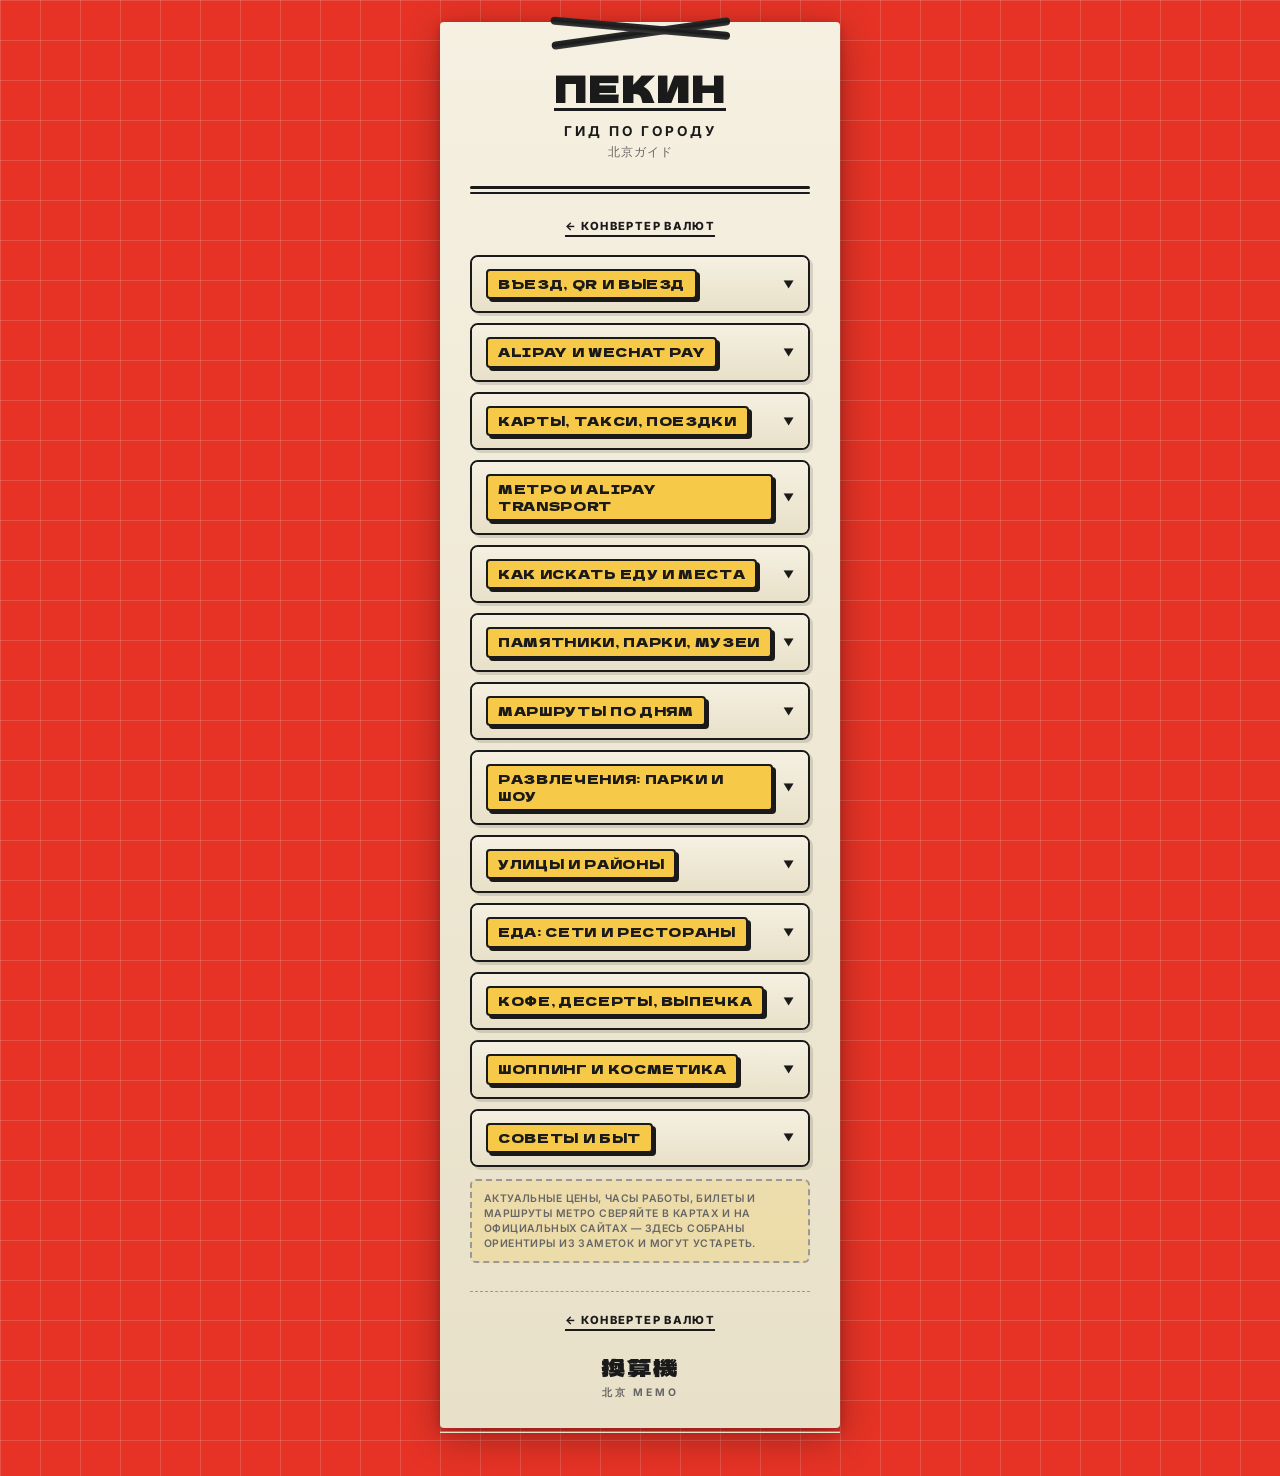
==== guide.html @ 3a71e8f0 "Guide: add Entertainment section (Universal Beijing, metro, express pass); retitle sights; move rest" ====
<!DOCTYPE html>
<html lang="ru">
<head>
    <meta charset="UTF-8">
    <meta name="viewport" content="width=device-width, initial-scale=1.0">
    <meta http-equiv="Cache-Control" content="no-cache">
    <title>Пекин | Гид</title>
    <link rel="preconnect" href="https://fonts.googleapis.com">
    <link rel="preconnect" href="https://fonts.gstatic.com" crossorigin>
    <link href="https://fonts.googleapis.com/css2?family=Dela+Gothic+One&family=Inter:wght@400;600;700;900&display=swap" rel="stylesheet">
    <link rel="stylesheet" href="css/style.css?v=20260405b">
    <link rel="stylesheet" href="css/guide.css?v=20260405b">
</head>
<body class="guide-page">
    <div class="container">
        <div class="chopsticks" aria-hidden="true">
            <div class="chopstick"></div>
            <div class="chopstick"></div>
        </div>

        <article class="converter-card guide-card">
            <header class="header">
                <h1 class="title">
                    <span class="title-main">ПЕКИН</span>
                </h1>
                <p class="subtitle">Гид по городу</p>
                <p class="subtitle-jp">北京ガイド</p>
            </header>

            <div class="divider">
                <div class="divider-line"></div>
                <div class="divider-line"></div>
            </div>

            <nav class="guide-top-nav" aria-label="Навигация">
                <a href="index.html">← Конвертер валют</a>
            </nav>

            <div class="guide-accordion">
                <details class="guide-details" id="immigration">
                    <summary class="guide-details__summary">
                        <span class="guide-details__label"><span>Въезд, QR и выезд</span></span>
                        <span class="guide-details__chevron" aria-hidden="true">▼</span>
                    </summary>
                    <div class="guide-details__body">
                        <p class="guide-subtitle">Электронная декларация при въезде</p>
                        <p class="guide-p">Портал иммиграционной службы: <strong>s.nia.gov.cn</strong> — раздел Entry Declaration. Загружаете фото загранпаспорта в требуемом формате (пример формата указан на сайте); при ошибке загрузки данные могут не пройти.</p>
                        <p class="guide-p">Далее проверяете подтянутые данные паспорта, указываете дату прилёта, город, аэропорт и номер рейса. После отправки портал генерирует <strong>QR-код</strong> — сохраните скрин или распечатку. Показывается на погранконтроле при въезде.</p>
                        <ul class="guide-list">
                            <li><strong>Срок действия QR:</strong> в ряде инструкций указано <strong>24 часа с момента генерации</strong> — планируйте заполнение так, чтобы код был действителен к проходу границы; перепроверьте даты и рейс.</li>
                            <li>Паспорт иметь при себе на контроле обязательно.</li>
                        </ul>
                        <p class="guide-subtitle">Кому декларация часто не нужна (общие категории)</p>
                        <ul class="guide-list">
                            <li>постоянные резиденты КНР; прямой транзит до 24 ч без выхода из зоны; групповые туры; экипажи; отдельные случаи (E-channel и др.) — уточняйте под свой статус.</li>
                        </ul>
                        <p class="guide-subtitle">Перед вылетом из Китая</p>
                        <p class="guide-p">Перед отлётом нужно снова оформить/обновить миграционную карту (в т.ч. если до вылета остаётся порядка <strong>10 часов</strong> — не откладывайте на последний момент). Без оформления при выезде могут не выпустить. Актуальные правила и форма — на официальном портале; не полагайтесь только на этот текст.</p>
                    </div>
                </details>

                <details class="guide-details" id="alipay-wechat">
                    <summary class="guide-details__summary">
                        <span class="guide-details__label"><span>Alipay и WeChat Pay</span></span>
                        <span class="guide-details__chevron" aria-hidden="true">▼</span>
                    </summary>
                    <div class="guide-details__body">
                        <p class="guide-p">Нужны установленное приложение и <strong>пройденная верификация</strong>; на балансе должна быть сумма для оплаты.</p>
                        <p class="guide-subtitle">Alipay — основные функции</p>
                        <ul class="guide-list">
                            <li><strong>Scan</strong> — сканируете QR продавца и вводите сумму (аналог оплаты по QR, как СБП).</li>
                            <li><strong>Pay / Receive</strong> — ваш личный QR для оплаты с терминалов «к покупателю»; продавец сканирует, сумма списывается. Отдельно — <strong>Receive</strong> для входящих переводов на счёт.</li>
                            <li><strong>Transport</strong> — см. раздел «Метро».</li>
                            <li><strong>Такси</strong> — заказ такси внутри Alipay без отдельного приложения (см. DiDi ниже).</li>
                            <li><strong>Food</strong> — витрина доставки еды (в т.ч. известные сети).</li>
                        </ul>
                        <p class="guide-subtitle">WeChat — оплата</p>
                        <p class="guide-p">Регистрация по номеру, вход в профиль → платежи и услуги → кошелёк → привязка документов: тип «иностранный гражданин», данные загранпаспорта, фото паспорта, селфи-проверка, <strong>6-значный платёжный пароль</strong>. Рассмотрение заявки часто быстро (иногда минуты). После одобрения можно платить из WeChat.</p>
                    </div>
                </details>

                <details class="guide-details" id="apps-maps">
                    <summary class="guide-details__summary">
                        <span class="guide-details__label"><span>Карты, такси, поездки</span></span>
                        <span class="guide-details__chevron" aria-hidden="true">▼</span>
                    </summary>
                    <div class="guide-details__body">
                        <ul class="guide-list">
                            <li><strong>Amap (高德)</strong> — карты и навигация по городам Китая; удобно искать магазины и сервисы по запросу.</li>
                            <li><strong>DiDi</strong> — такси; выгоднее вызывать через <strong>раздел такси в Alipay</strong>, чем отдельное приложение (по отзывам).</li>
                            <li><strong>Trip.com</strong> — отели, трансферы, ж/д билеты; иногда eSIM для связи. Уточняйте условия для иностранных карт.</li>
                            <li><strong>Meituan (美团)</strong> — доставка еды из кафе и ресторанов.</li>
                            <li><strong>Lucky Coffee</strong> — кофейная сеть, которую часто советуют попробовать.</li>
                        </ul>
                        <p class="guide-p">Покупки «на ходу»: в торговых центрах цены нередко высокие; часть вещей имеет смысл заказать заранее на <strong>Taobao / Pinduoduo</strong> и забрать по приезде или заказать доставку в отель (логистика — по правилам площадки).</p>
                    </div>
                </details>

                <details class="guide-details" id="metro">
                    <summary class="guide-details__summary">
                        <span class="guide-details__label"><span>Метро и Alipay Transport</span></span>
                        <span class="guide-details__chevron" aria-hidden="true">▼</span>
                    </summary>
                    <div class="guide-details__body">
                        <p class="guide-p">Метро в Китае недорогое; стоимость зависит от длины маршрута (в среднем ориентир <strong>3–7 ¥</strong> за поездку; точные тарифы — на схеме/в приложении).</p>
                        <p class="guide-p">Пример из практики: поездка <strong>из аэропорта до пересадки в сторону центра</strong> — порядка <strong>35 ¥</strong> (зависит от аэропорта и маршрута).</p>
                        <p class="guide-subtitle">Оплата через Alipay</p>
                        <ol class="guide-ol">
                            <li>Раздел <strong>Transport</strong> → выбор города (<strong>Beijing</strong>) → при первом посещении — <strong>активировать транспортную карту</strong> (Get Now, согласие с условиями).</li>
                            <li>Появляется QR для входа и выхода; <strong>один раз настроили</strong> в городе — дальше используете готовый код.</li>
                            <li>При переезде в <strong>другой город</strong> активацию повторяют.</li>
                        </ol>
                        <p class="guide-subtitle">На станции</p>
                        <ul class="guide-list">
                            <li>Сумки кладут на ленту досмотра; воду часто проверяют отдельным прибором.</li>
                            <li>К турникету с зелёной стрелкой: открываете QR, прикладываете — створки открываются; на выходе то же. Если турникет «завис» — кнопка/режим выхода или заново открыть QR в Transport.</li>
                            <li>Списание обычно видно в истории операций Alipay с небольшой задержкой.</li>
                        </ul>
                    </div>
                </details>

                <details class="guide-details" id="find-places">
                    <summary class="guide-details__summary">
                        <span class="guide-details__label"><span>Как искать еду и места</span></span>
                        <span class="guide-details__chevron" aria-hidden="true">▼</span>
                    </summary>
                    <div class="guide-details__body">
                        <p class="guide-p"><strong>小红书 (Xiaohongshu / Red Note)</strong> — по сути локальный визуальный поиск: фото, отзывы, метки на карте.</p>
                        <p class="guide-subtitle">Простой способ</p>
                        <ol class="guide-ol">
                            <li>В переводчике формулируете, что хотите поесть (на китайском).</li>
                            <li>В поиске Xiaohongshu вставляете фразу и <strong>обязательно добавляете город</strong> (например 北京 + тип блюда / «куда сходить»).</li>
                            <li>Смотрите посты с фото, адресами и комментариями.</li>
                        </ol>
                        <p class="guide-p">Так же ищут кафе, достопримечательности и магазины — главное указать город и нужные иероглифы/ключевые слова.</p>
                    </div>
                </details>

                <details class="guide-details" id="sights">
                    <summary class="guide-details__summary">
                        <span class="guide-details__label"><span>Памятники, парки, музеи</span></span>
                        <span class="guide-details__chevron" aria-hidden="true">▼</span>
                    </summary>
                    <div class="guide-details__body">
                        <p class="guide-p">Цены ниже — <strong>ориентиры из видео/отзывов</strong>, на кассе может быть иначе. Везде берите паспорт, где требуют для входа.</p>
                        <ul class="guide-list">
                            <li><strong>Запретный город (Гугун 故宫)</strong> — билеты <strong>заранее</strong>; с паспортом; аудиогид или гид сильно помогают; фильм «Последний император» — культурный контекст (снят с разрешением съёмки в комплексе).</li>
                            <li><strong>Площадь Тяньаньмэнь</strong> — рядом с входом в императорский маршрут; масштабная площадь, музеи и памятники.</li>
                            <li><strong>Великая стена</strong> — участки <strong>Бадалин (Badaling)</strong> и <strong>Мутяньюй (Mutianyu)</strong>; в одном из описаний вход на стену <strong>~40 ¥</strong>, доезд электричкой/автобусом; у Мутяньюй — канатная дорога, у Бадалина нередко больше туристов (субъективно).</li>
                            <li><strong>Храм Неба (Temple of Heaven)</strong> — парк и ансамбль; в одном из планов вход <strong>~34 ¥</strong>.</li>
                            <li><strong>Ламаский храм (Юнхэгун / Yonghe)</strong> — буддийская архитектура; в одном маршруте парковая зона <strong>~25 ¥</strong>, режим ориентировочно 9:00–18:00 — сверяйте.</li>
                            <li><strong>Барабанная башня и район Гулоу (鼓楼)</strong> — прогулочная зона; в описании бесплатный вход в отдельные зоны с 9:00 до ~18:00 — уточняйте актуальное.</li>
                            <li><strong>Шичахай (Shichahai)</strong> — озеро и хутуны; зимой катание на льду, летом прогулки; рядом <strong>Houhai</strong> — каналы, бары, ужин.</li>
                            <li><strong>Летний дворец</strong> — исторический парк; в одном плане <strong>~30 ¥</strong> вход, доп. <strong>~10 ¥</strong> за отдельные постройки.</li>
                            <li><strong>798 Art Zone</strong> — арт-квартал (часто вместе с Олимпийским парком на отдельный день).</li>
                        </ul>
                        <p class="guide-p">Тематические парки и аттракционы — в отдельном разделе <strong>«Развлечения»</strong> (там же <strong>Universal Beijing</strong>).</p>
                    </div>
                </details>

                <details class="guide-details" id="routes">
                    <summary class="guide-details__summary">
                        <span class="guide-details__label"><span>Маршруты по дням</span></span>
                        <span class="guide-details__chevron" aria-hidden="true">▼</span>
                    </summary>
                    <div class="guide-details__body">
                        <p class="guide-p">Несколько логик из транскриптов — объедините под свой темп и билеты.</p>
                        <p class="guide-subtitle">Вариант А (классика)</p>
                        <ul class="guide-list">
                            <li><strong>День 1:</strong> площадь Цяньмэнь / Тяньаньмэнь → Запретный город → вечером парк Цзиншань при желании → Shichahai / Nanluoguxiang.</li>
                            <li><strong>День 2:</strong> Великая стена (Мутяньюй или Бадалин) → вечер <strong>Houhai</strong> (ужин на набережной).</li>
                            <li><strong>День 3:</strong> Храм Неба (утром местные иногда занимаются гимнастикой в парке) → Ламаский храм → вечером <strong>утка по-пекински</strong> (стол бронировать заранее).</li>
                        </ul>
                        <p class="guide-subtitle">Вариант B (плотный 5 дней)</p>
                        <ul class="guide-list">
                            <li><strong>День 1:</strong> Тяньаньмэнь + Запретный город.</li>
                            <li><strong>День 2:</strong> стена (Бадалин ~40 ¥ или Мутяньюй) + транспорт как на оф. сайтах.</li>
                            <li><strong>День 3:</strong> Храм Неба → <strong>Universal Beijing</strong> (целый день; см. раздел <strong>«Развлечения»</strong>).</li>
                            <li><strong>День 4:</strong> Юнхэгун → Гулоу → пешком ~10 мин до Шичахай.</li>
                            <li><strong>День 5:</strong> Летний дворец (лучше с гидом или аудио) → вечером утка / трансфер в аэропорт <strong>Столичный (PEK)</strong> или <strong>Дасин (PKX)</strong>.</li>
                        </ul>
                        <p class="guide-p">Группируйте точки по районам и закладывайте время на входы и очереди.</p>
                    </div>
                </details>

                <details class="guide-details" id="entertainment">
                    <summary class="guide-details__summary">
                        <span class="guide-details__label"><span>Развлечения: парки и шоу</span></span>
                        <span class="guide-details__chevron" aria-hidden="true">▼</span>
                    </summary>
                    <div class="guide-details__body">
                        <p class="guide-subtitle">Universal Beijing Resort 北京环球度假区</p>
                        <p class="guide-p">Крупный тематический парк по лицензии Universal: зоны в стиле кино и мультфильмов, в т.ч. <strong>волшебный мир Гарри Поттера</strong> (замок, аттракционы по мотивам саги), зона <strong>«Парк юрского периода»</strong> с динозаврами, другие зоны с американскими декорациями и аттракционами. На популярные rides без пропуска очереди часто <strong>60–100+ минут</strong> ожидания — в отзывах многие пишут, что <strong>express / skip-the-line</strong> окупается, иначе день уходит в очереди.</p>
                        <ul class="guide-list">
                            <li><strong>Время визита:</strong> минимум <strong>целый день</strong> с открытия до вечера; одеться по погоде, удобная обувь.</li>
                            <li><strong>Билеты:</strong> покупайте заранее на официальном канале / Trip.com и проверяйте дату, тип билета и правила переноса.</li>
                            <li><strong>Как добраться:</strong> метро Пекина — <strong>линия 7</strong>, конечная <strong>环球度假区 Universal Resort</strong> (название на табло и в Amap сверяйте). От центра города закладывайте <strong>~1 час</strong> и пересадки — смотрите маршрут в день поездки.</li>
                            <li><strong>В парке:</strong> приложение парка или карта у входа — расписание шоу и временная блокировка отдельных аттракционов; вода и перекусы внутри дороже улицы.</li>
                        </ul>
                        <p class="guide-subtitle">Вечером в городе</p>
                        <ul class="guide-list">
                            <li><strong>Houhai</strong> и набережные <strong>Shichahai</strong> — прогулка, бары, ужин (см. также «Улицы и районы»).</li>
                            <li><strong>Санлитун / Taikoo Li</strong> — вечерний шоппинг и кафе.</li>
                        </ul>
                    </div>
                </details>

                <details class="guide-details" id="streets">
                    <summary class="guide-details__summary">
                        <span class="guide-details__label"><span>Улицы и районы</span></span>
                        <span class="guide-details__chevron" aria-hidden="true">▼</span>
                    </summary>
                    <div class="guide-details__body">
                        <ul class="guide-list">
                            <li><strong>Qianmen / Tiananmen</strong> — ось входа в центр, связка с Запретным городом.</li>
                            <li><strong>Wangfujing</strong> — торговая улица, еда, конвейерные суши (см. ниже).</li>
                            <li><strong>Nanluoguxiang</strong> — узкая туристическая улица, снеки, чуррос/мороженое.</li>
                            <li><strong>Wudaoying Hutong</strong> — тише, рядом с Ламаским храмом.</li>
                            <li><strong>Shichahai + Houhai</strong> — вода, хутуны, вечерняя еда и бары.</li>
                            <li><strong>Sanlitun / Taikoo Li</strong> — ТЦ и «западные» кафе; <strong>Sanlitun North Road</strong> — кофейни.</li>
                            <li><strong>Fangzhuanchang Hutong</strong> — хутун с лапшой и сильными отзывами.</li>
                            <li><strong>1949 / зона Hidden City</strong> — квартал, где стоит в т.ч. Duck de Chine (искать по названию ресторана на карте).</li>
                        </ul>
                    </div>
                </details>

                <details class="guide-details" id="food-bj">
                    <summary class="guide-details__summary">
                        <span class="guide-details__label"><span>Еда: сети и рестораны</span></span>
                        <span class="guide-details__chevron" aria-hidden="true">▼</span>
                    </summary>
                    <div class="guide-details__body">
                        <p class="guide-subtitle">Конвейерные роллы / суши</p>
                        <p class="guide-p">Сеть в японском стиле: тарелки едут по ленте; <strong>цвет тарелки = цена</strong> (в примере <strong>6–12 ¥</strong> за тарелку). Чай, имбирь, васаби, соус — безлимитно. Есть салаты, супы, десерты; заказ с планшета иногда привозит мини-поезд. В Пекине ищите конвейерные суши на <strong>Wangfujing</strong> и по картам (в т.ч. <strong>Genki Sushi</strong> и аналоги).</p>
                        <p class="guide-subtitle">Утка по-пекински</p>
                        <ul class="guide-list">
                            <li><strong>Siji Minfu 四季民福</strong> — сеть; нарезка у столика или на кухне; половина/целая утка; блинчики, овощи, соусы; можно попросить показать, как скручивать ролл. Филиал <em>Financial Street</em> часто упоминают.</li>
                            <li><strong>Duck de Chine (1949 The Hidden City)</strong> — премиум; ориентир чека ~<strong>750 ¥</strong> на четверых в одном из отзывов.</li>
                            <li>Утка у <strong>Qianmen</strong> — двухэтажное заведение у главной оси (ищите по карте/отзывам).</li>
                        </ul>
                        <p class="guide-subtitle">Пельмени и «народная» еда</p>
                        <ul class="guide-list">
                            <li><strong>喜家德 Xijiade</strong> — крупная сеть дамплингов; заказ с QR меню; соус: чеснок, соевый, уксус, перец; часто хвалят пельмени с креветкой.</li>
                            <li><strong>南城香 Nanchengxiang</strong> — доступные порции; йогурт ~<strong>4 ¥</strong>, супы, лапша; типичный чек на двоих в одном примере ~<strong>55 ¥</strong> (ориентир).</li>
                            <li><strong>Qingzhi Hushoushuang</strong> — десерты и лапша; точки: <strong>Qianmen St 24</strong>, <strong>South Luogu Lane 42</strong>, <strong>Wudaoying 67</strong>, <strong>Xiang’er Alley</strong>.</li>
                        </ul>
                        <p class="guide-subtitle">Вид и атмосфера</p>
                        <ul class="guide-list">
                            <li><strong>China Grill</strong> — ресторан на <strong>66 этаже</strong> с панорамой; цены в отзывах умеренные относительно вида; название на картах уточняйте по англ./кит. написанию «China Grill».</li>
                        </ul>
                        <p class="guide-subtitle">Европейский формат</p>
                        <ul class="guide-list">
                            <li><strong>Gaga</strong>, <strong>Wagas</strong> — салаты и западное меню; цены выше, чем в столовых (старт блюд часто от <strong>70–80 ¥</strong>).</li>
                            <li>Итальянская сеть в Пекине (несколько точек) — паста, пицца, лимонный чай, хлебная корзина; пример чека <strong>224 ¥</strong> за три блюда и два напитка в одном визите.</li>
                        </ul>
                        <p class="guide-subtitle">Хот-пот</p>
                        <p class="guide-p"><strong>Hai Di Lao 海底捞</strong> — популярная сеть; формат «варим в бульоне» нравится не всем, но как опыт часто заходят. В Пекине точек много.</p>
                        <p class="guide-subtitle">Пекинский аэропорт</p>
                        <p class="guide-p">В <strong>Daxing (PKX)</strong> и в зонах PEK нередко есть заведения с <strong>гонконгской кухней</strong> — по отзывам удачный вариант перекуса перед вылетом.</p>
                        <p class="guide-subtitle">Адрес из подборки (китайская кухня, центр)</p>
                        <p class="guide-mono">277 Wangfujing Street, Haoyuan Building, Dongcheng — уточняйте подъезд/этаж на месте.</p>
                    </div>
                </details>

                <details class="guide-details" id="coffee">
                    <summary class="guide-details__summary">
                        <span class="guide-details__label"><span>Кофе, десерты, выпечка</span></span>
                        <span class="guide-details__chevron" aria-hidden="true">▼</span>
                    </summary>
                    <div class="guide-details__body">
                        <ul class="guide-list">
                            <li><strong>Vitor</strong> — кофейня; хвалят локацию и выпечку; рядом с <strong>Taikoo Li / Sanlitun</strong>.</li>
                            <li><strong>AMAM London Bakery Town</strong> — булочки, «лондонский» интерьер; <strong>Sanlitun North Road</strong>, зона Taikoo Li.</li>
                            <li><strong>JSG Churros</strong> — треугольные чуррос с мороженым; <strong>Nanluoguxiang</strong>.</li>
                            <li><strong>Starbucks</strong> — матча, pink drink; точка у <strong>Qianmen</strong>.</li>
                            <li><strong>Танхулу</strong> — ягоды/фрукты в карамели на главных прогулочных улицах.</li>
                            <li>Французская пекарня с «зелёными пакетами» и очередью — сеть в ретро-стиле; точный адрес ищите по свежим постам в Xiaohongshu / карте (название в роликах не зафиксировано в тексте).</li>
                        </ul>
                    </div>
                </details>

                <details class="guide-details" id="shopping">
                    <summary class="guide-details__summary">
                        <span class="guide-details__label"><span>Шоппинг и косметика</span></span>
                        <span class="guide-details__chevron" aria-hidden="true">▼</span>
                    </summary>
                    <div class="guide-details__body">
                        <ul class="guide-list">
                            <li><strong>Gentle Monster</strong> — флагман очков (в транскрипте визит из отеля в ТЦ; ищите филиал в Пекине на карте — часто крупные моллы).</li>
                            <li><strong>Harmay 话梅</strong> — косметика «с полок», много нишевых брендов; сравнивайте цены с онлайном.</li>
                            <li><strong>Sephora</strong> — люкс и миниатюры (Fenty, Clarins и др.).</li>
                            <li>Китайские бренды (<strong>Chirip</strong>, <strong>Flower Knows</strong> и др.) — тестеры в специализированных магазинах; палетки от ~<strong>129 ¥</strong> в примерах из видео.</li>
                            <li>Магазин кремов для рук «на день рождения» (~500 ₽ в одном ролике) — концепция уникального аромата по дате; <strong>точный адрес в транскрипте не приведён</strong> — ищите по названию сети в 北京 на Xiaohongshu.</li>
                        </ul>
                    </div>
                </details>

                <details class="guide-details" id="tips">
                    <summary class="guide-details__summary">
                        <span class="guide-details__label"><span>Советы и быт</span></span>
                        <span class="guide-details__chevron" aria-hidden="true">▼</span>
                    </summary>
                    <div class="guide-details__body">
                        <ul class="guide-list">
                            <li><strong>Метро</strong> быстрое и понятное; на улице — шум и запахи уличной еды (субъективно).</li>
                            <li><strong>Очереди в ресторанах:</strong> часто запись по <strong>QR в WeChat</strong> — встаёте в электронную очередь и следите за номером без ожидания у двери (если непонятно — спросите персонал).</li>
                            <li><strong>Меню</strong> чаще всего только в телефоне по QR — бумажных меню мало.</li>
                            <li><strong>Завтраки</strong> — от шведского стола в отеле до <strong>7-Eleven</strong> и выпечки.</li>
                            <li><strong>Японская кухня</strong> в Пекине — отдельные заведения с суши и сетами (в отзывах хвалили свежую рыбу и конвейер).</li>
                            <li>Сувениры из «обязательных» бьюти-магазинов сравнивайте с онлайн-ценами — не всегда выгодно покупать на месте то, что доступно с доставкой.</li>
                        </ul>
                    </div>
                </details>
            </div>

            <p class="guide-note">
                Актуальные цены, часы работы, билеты и маршруты метро сверяйте в картах и на официальных сайтах — здесь собраны ориентиры из заметок и могут устареть.
            </p>

            <footer class="guide-footer footer">
                <nav class="guide-top-nav" aria-label="В конец">
                    <a href="index.html">← Конвертер валют</a>
                </nav>
                <div class="logo-badge">
                    <div class="logo-text">換算機</div>
                    <div class="logo-subtitle">北京 memo</div>
                </div>
            </footer>
        </article>
    </div>
</body>
</html>
---- css/style.css ----
/* ========================================
   CURRENCY CONVERTER - JAPANESE RECEIPT STYLE
   Based on KUPANI restaurant design
   ======================================== */

/* Google Fonts */
@import url('https://fonts.googleapis.com/css2?family=Dela+Gothic+One&family=Inter:wght@400;600;700;900&display=swap');

/* CSS Variables */
:root {
    --red-bg: #e63326;
    --cream: #f5f0e1;
    --cream-dark: #e8e0c8;
    --black: #1a1a1a;
    --yellow: #f7c948;
    --yellow-dark: #d4a82a;
    --grid-line: rgba(255, 255, 255, 0.15);
}

/* Reset & Base */
* {
    margin: 0;
    padding: 0;
    box-sizing: border-box;
}

html {
    font-size: 16px;
}

body {
    font-family: 'Inter', sans-serif;
    background-color: var(--red-bg);
    min-height: 100vh;
    display: flex;
    justify-content: center;
    align-items: center;
    padding: 20px;
    
    /* Grid pattern */
    background-image: 
        linear-gradient(var(--grid-line) 1px, transparent 1px),
        linear-gradient(90deg, var(--grid-line) 1px, transparent 1px);
    background-size: 40px 40px;
}

/* Container */
.container {
    width: 100%;
    max-width: 400px;
    position: relative;
}

/* Chopsticks decoration */
.chopsticks {
    position: absolute;
    top: -20px;
    left: 50%;
    transform: translateX(-50%);
    width: 200px;
    height: 60px;
    z-index: 10;
}

.chopstick {
    position: absolute;
    width: 180px;
    height: 8px;
    background: linear-gradient(180deg, #2a2a2a 0%, #1a1a1a 50%, #3a3a3a 100%);
    border-radius: 4px;
    transform-origin: right center;
}

.chopstick:first-child {
    top: 15px;
    left: 10px;
    transform: rotate(-8deg);
}

.chopstick:nth-child(2) {
    top: 30px;
    left: 10px;
    transform: rotate(5deg);
}

/* Main Card - Receipt Style */
.converter-card {
    background: var(--cream);
    border-radius: 4px;
    padding: 40px 30px 30px;
    position: relative;
    box-shadow: 
        0 10px 40px rgba(0, 0, 0, 0.3),
        0 2px 10px rgba(0, 0, 0, 0.2);
    
    /* Paper texture effect */
    background-image: 
        linear-gradient(var(--cream) 0%, var(--cream-dark) 100%);
}

/* Torn paper edge effect at bottom */
.converter-card::after {
    content: '';
    position: absolute;
    bottom: -8px;
    left: 0;
    right: 0;
    height: 8px;
    background: var(--cream-dark);
    mask-image: url("data:image/svg+xml,%3Csvg viewBox='0 0 100 10' xmlns='http://www.w3.org/2000/svg'%3E%3Cpath d='M0 0 Q5 10 10 0 Q15 10 20 0 Q25 10 30 0 Q35 10 40 0 Q45 10 50 0 Q55 10 60 0 Q65 10 70 0 Q75 10 80 0 Q85 10 90 0 Q95 10 100 0 L100 10 L0 10Z'/%3E%3C/svg%3E");
    -webkit-mask-image: url("data:image/svg+xml,%3Csvg viewBox='0 0 100 10' xmlns='http://www.w3.org/2000/svg'%3E%3Cpath d='M0 0 Q5 10 10 0 Q15 10 20 0 Q25 10 30 0 Q35 10 40 0 Q45 10 50 0 Q55 10 60 0 Q65 10 70 0 Q75 10 80 0 Q85 10 90 0 Q95 10 100 0 L100 10 L0 10Z'/%3E%3C/svg%3E");
    mask-size: 20px 100%;
    -webkit-mask-size: 20px 100%;
}

/* Header */
.header {
    text-align: center;
    margin-bottom: 25px;
}

.title {
    display: flex;
    flex-direction: column;
    align-items: center;
    gap: 5px;
}

.title-main {
    font-family: 'Dela Gothic One', cursive;
    font-size: 2.2rem;
    color: var(--black);
    text-transform: uppercase;
    letter-spacing: 2px;
    text-decoration: underline;
    text-decoration-thickness: 3px;
    text-underline-offset: 5px;
}

.subtitle {
    font-size: 0.85rem;
    font-weight: 700;
    color: var(--black);
    text-transform: uppercase;
    letter-spacing: 3px;
    margin-top: 10px;
}

.subtitle-jp {
    font-size: 0.75rem;
    color: #666;
    margin-top: 5px;
    letter-spacing: 1px;
}

/* Divider */
.divider {
    display: flex;
    flex-direction: column;
    gap: 3px;
    margin: 20px 0;
}

.divider-line {
    height: 3px;
    background: var(--black);
    border-radius: 2px;
}

.divider-line:nth-child(2) {
    height: 2px;
}

/* Hero: amount + currency — same design language as table + Random button */
.hero-panel {
    margin-top: 8px;
    margin-bottom: 18px;
    padding: 16px 8px 12px;
}

.hero-panel-topline {
    display: flex;
    flex-direction: column;
    gap: 3px;
    margin-bottom: 14px;
}

.hero-panel-topline .divider-line {
    height: 3px;
    background: var(--black);
    border-radius: 2px;
}

.hero-panel-topline .divider-line:nth-child(2) {
    height: 2px;
}

.hero-label {
    font-family: 'Dela Gothic One', cursive;
    font-size: 0.95rem;
    text-transform: uppercase;
    letter-spacing: 1px;
    margin-bottom: 12px;
    color: var(--black);
    text-align: center;
}

.hero-controls {
    display: flex;
    flex-wrap: wrap;
    gap: 12px;
    align-items: stretch;
    justify-content: center;
}

.hero-field {
    flex: 1 1 140px;
    min-width: 0;
    display: flex;
    flex-direction: column;
    gap: 6px;
}

.hero-field-label {
    font-weight: 900;
    font-size: 0.65rem;
    text-transform: uppercase;
    letter-spacing: 2px;
    color: var(--black);
    padding-left: 2px;
}

.hero-input {
    width: 100%;
    box-sizing: border-box;
    font-family: 'Inter', sans-serif;
    font-size: 1.15rem;
    font-weight: 900;
    padding: 12px 14px;
    border: 3px solid var(--black);
    border-radius: 8px;
    background: var(--cream);
    color: var(--black);
    text-align: right;
    box-shadow: 4px 4px 0 var(--black);
    transition: transform 0.15s ease, box-shadow 0.15s ease;
}

.hero-input:hover {
    transform: translate(-1px, -1px);
    box-shadow: 5px 5px 0 var(--black);
}

.hero-input:focus {
    outline: none;
    background: #fff;
    box-shadow: 4px 4px 0 var(--red-bg);
}

.hero-input::-webkit-outer-spin-button,
.hero-input::-webkit-inner-spin-button {
    -webkit-appearance: none;
    margin: 0;
}

.hero-select-wrap {
    position: relative;
    width: 100%;
}

.hero-select-wrap::after {
    content: '';
    position: absolute;
    right: 14px;
    top: 50%;
    width: 0;
    height: 0;
    border-left: 6px solid transparent;
    border-right: 6px solid transparent;
    border-top: 8px solid var(--black);
    transform: translateY(-40%);
    pointer-events: none;
    z-index: 1;
}

.hero-select {
    width: 100%;
    box-sizing: border-box;
    font-family: 'Inter', sans-serif;
    font-weight: 900;
    font-size: 0.85rem;
    text-transform: uppercase;
    letter-spacing: 0.5px;
    padding: 12px 36px 12px 14px;
    border: 3px solid var(--black);
    border-radius: 8px;
    background: var(--yellow);
    color: var(--black);
    cursor: pointer;
    appearance: none;
    -webkit-appearance: none;
    box-shadow: 4px 4px 0 var(--black);
    transition: background 0.15s ease, transform 0.15s ease, box-shadow 0.15s ease;
}

.hero-select:hover {
    background: var(--yellow-dark);
    transform: translate(-1px, -1px);
    box-shadow: 5px 5px 0 var(--black);
}

.hero-select:focus {
    outline: none;
    background: #fff8e0;
    box-shadow: 4px 4px 0 var(--red-bg);
}

.hero-hint {
    margin-top: 12px;
    font-size: 0.65rem;
    font-weight: 600;
    color: #444;
    line-height: 1.45;
    text-align: center;
    text-transform: uppercase;
    letter-spacing: 0.5px;
}

.hero-panel.flash {
    animation: successFlash 0.4s ease;
}

/* Currency Inputs */
.currency-inputs {
    display: flex;
    flex-direction: column;
    gap: 12px;
}

/* Table Header */
.table-header {
    display: flex;
    justify-content: space-between;
    padding: 0 5px 10px;
    border-bottom: 1px solid var(--black);
    margin-bottom: 10px;
}

.table-header span {
    font-weight: 900;
    font-size: 0.75rem;
    text-transform: uppercase;
    letter-spacing: 2px;
    color: var(--black);
}

.currency-row {
    display: flex;
    align-items: center;
    justify-content: space-between;
    padding: 8px 5px;
    transition: background 0.2s ease;
    border-radius: 4px;
}

.currency-row:hover {
    background: rgba(0, 0, 0, 0.05);
}

.currency-info {
    display: flex;
    align-items: center;
    gap: 12px;
}

.flag {
    font-size: 1.3rem;
}

.currency-code {
    font-weight: 900;
    font-size: 1rem;
    color: var(--black);
    text-transform: uppercase;
    letter-spacing: 1px;
    min-width: 60px;
}

.kinder-code {
    font-size: 0.65rem;
    line-height: 1.2;
    letter-spacing: 0.5px;
    max-width: 130px;
}

.currency-name {
    display: none;
}

.currency-input {
    background: transparent;
    border: none;
    outline: none;
    font-family: 'Inter', sans-serif;
    font-size: 1.1rem;
    font-weight: 700;
    color: var(--black);
    text-align: right;
    width: 120px;
    padding: 5px;
    border-bottom: 2px solid transparent;
    transition: border-color 0.2s ease;
}

.currency-input:focus {
    border-bottom-color: var(--red-bg);
}

.currency-input::placeholder {
    color: #999;
}

.currency-input::-webkit-outer-spin-button,
.currency-input::-webkit-inner-spin-button {
    -webkit-appearance: none;
    margin: 0;
}

.currency-input[type=number] {
    -moz-appearance: textfield;
}

/* Kinder Bueno special row */
.kinder-row {
    background: rgba(247, 201, 72, 0.2);
    border-radius: 4px;
    margin-top: 5px;
}

.kinder-row:hover {
    background: rgba(247, 201, 72, 0.3);
}

/* Total divider */
.total-divider {
    height: 2px;
    background: var(--black);
    margin: 15px 0;
}

/* Lucky Button */
.lucky-button {
    width: 100%;
    margin-top: 20px;
    padding: 15px 20px;
    background: var(--yellow);
    border: 3px solid var(--black);
    border-radius: 50px;
    cursor: pointer;
    font-family: 'Dela Gothic One', cursive;
    font-size: 1rem;
    color: var(--black);
    display: flex;
    align-items: center;
    justify-content: center;
    gap: 10px;
    position: relative;
    overflow: hidden;
    transition: all 0.2s ease;
    box-shadow: 4px 4px 0 var(--black);
}

.lucky-button:hover {
    transform: translate(-2px, -2px);
    box-shadow: 6px 6px 0 var(--black);
}

.lucky-button:active {
    transform: translate(2px, 2px);
    box-shadow: 2px 2px 0 var(--black);
}

.btn-icon {
    font-size: 1.2rem;
}

.btn-text {
    text-transform: uppercase;
    letter-spacing: 1px;
}

.btn-jp {
    display: none;
}

/* Footer */
.footer {
    margin-top: 20px;
    text-align: center;
    padding-top: 15px;
    border-top: 1px dashed #999;
}

.update-info {
    display: flex;
    align-items: center;
    justify-content: center;
    gap: 8px;
    font-size: 0.75rem;
    color: #666;
    text-transform: uppercase;
    letter-spacing: 1px;
}

.update-icon {
    font-size: 0.9rem;
    animation: none;
}

.china-hint {
    margin-top: 10px;
    font-size: 0.65rem;
    color: #888;
    line-height: 1.35;
    max-width: 280px;
    margin-left: auto;
    margin-right: auto;
}

/* Как ссылка «← Конвертер» на странице гида */
.footer-guide-cta {
    margin-top: 18px;
    margin-bottom: 2px;
    text-align: center;
}

.footer-guide-cta a {
    display: inline-block;
    font-size: 0.7rem;
    font-weight: 800;
    text-transform: uppercase;
    letter-spacing: 0.12em;
    color: var(--black);
    text-decoration: none;
    border-bottom: 2px solid var(--black);
    padding-bottom: 2px;
}

.footer-guide-cta a:hover {
    color: var(--red-bg);
    border-bottom-color: var(--red-bg);
}

/* Logo/Badge at bottom */
.logo-badge {
    margin-top: 15px;
    text-align: center;
}

.logo-text {
    font-family: 'Dela Gothic One', cursive;
    font-size: 1.5rem;
    color: var(--black);
    letter-spacing: 2px;
}

.logo-subtitle {
    font-size: 0.65rem;
    font-weight: 700;
    color: #666;
    text-transform: uppercase;
    letter-spacing: 3px;
    margin-top: 2px;
}

/* Success Flash */
@keyframes successFlash {
    0% { background-color: transparent; }
    50% { background-color: rgba(247, 201, 72, 0.4); }
    100% { background-color: transparent; }
}

.currency-row.flash {
    animation: successFlash 0.4s ease;
}

/* Responsive */
@media (max-width: 420px) {
    body {
        padding: 15px;
        background-size: 30px 30px;
    }
    
    .converter-card {
        padding: 35px 20px 25px;
    }
    
    .title-main {
        font-size: 1.8rem;
    }
    
    .currency-input {
        width: 100px;
        font-size: 1rem;
    }
    
    .chopsticks {
        width: 160px;
    }
    
    .chopstick {
        width: 150px;
        height: 6px;
    }

    .hero-controls {
        flex-direction: column;
    }

    .hero-field {
        flex: 1 1 auto;
        width: 100%;
    }
}

/* Loading state */
.loading .currency-input,
.loading .hero-input,
.loading .hero-select {
    opacity: 0.55;
}

/* Scrollbar */
::-webkit-scrollbar {
    width: 8px;
}

::-webkit-scrollbar-track {
    background: var(--cream);
}

::-webkit-scrollbar-thumb {
    background: var(--red-bg);
    border-radius: 4px;
}
---- css/guide.css ----
/* China guide (Beijing) — same receipt palette as converter, long-scroll mobile layout */

body.guide-page {
    align-items: flex-start;
    padding-top: 22px;
    padding-bottom: 48px;
}

.guide-card {
    padding-bottom: 28px;
}

.guide-top-nav {
    text-align: center;
    margin-bottom: 18px;
}

.guide-top-nav a {
    display: inline-block;
    font-size: 0.7rem;
    font-weight: 800;
    text-transform: uppercase;
    letter-spacing: 0.12em;
    color: var(--black);
    text-decoration: none;
    border-bottom: 2px solid var(--black);
    padding-bottom: 2px;
}

.guide-top-nav a:hover {
    color: var(--red-bg);
    border-bottom-color: var(--red-bg);
}

/* Accordion sections (<details>) — закрыты по умолчанию */
.guide-accordion {
    margin-top: 8px;
}

.guide-details {
    margin-top: 10px;
    border: 2px solid var(--black);
    border-radius: 8px;
    background: rgba(255, 255, 255, 0.35);
    overflow: hidden;
    box-shadow: 3px 3px 0 rgba(0, 0, 0, 0.12);
}

.guide-details:first-child {
    margin-top: 0;
}

.guide-details__summary {
    list-style: none;
    display: flex;
    align-items: center;
    justify-content: space-between;
    gap: 10px;
    padding: 12px 14px;
    cursor: pointer;
    background: linear-gradient(180deg, var(--cream) 0%, var(--cream-dark) 100%);
    -webkit-tap-highlight-color: transparent;
}

.guide-details__summary::-webkit-details-marker {
    display: none;
}

.guide-details__summary::marker {
    content: '';
}

.guide-details__summary:hover {
    background: rgba(247, 201, 72, 0.35);
}

.guide-details__label > span {
    display: inline-block;
    font-family: 'Dela Gothic One', cursive;
    font-size: 0.82rem;
    text-transform: uppercase;
    letter-spacing: 0.05em;
    color: var(--black);
    background: var(--yellow);
    padding: 5px 10px;
    border-radius: 4px;
    border: 2px solid var(--black);
    box-shadow: 3px 3px 0 var(--black);
    line-height: 1.25;
}

.guide-details__chevron {
    flex-shrink: 0;
    font-size: 0.65rem;
    font-weight: 900;
    color: var(--black);
    transition: transform 0.2s ease;
}

.guide-details[open] .guide-details__chevron {
    transform: rotate(-180deg);
}

.guide-details[open] .guide-details__summary {
    border-bottom: 2px solid var(--black);
}

.guide-details__body {
    padding: 14px 14px 16px;
}

.guide-subtitle {
    font-size: 0.72rem;
    font-weight: 900;
    text-transform: uppercase;
    letter-spacing: 0.08em;
    color: #444;
    margin: 14px 0 8px;
}

.guide-p {
    font-size: 0.78rem;
    line-height: 1.55;
    color: #2a2a2a;
    margin-bottom: 10px;
}

.guide-list {
    list-style: none;
    margin: 0 0 12px;
    padding: 0;
}

.guide-list li {
    position: relative;
    font-size: 0.78rem;
    line-height: 1.5;
    color: #2a2a2a;
    padding-left: 14px;
    margin-bottom: 8px;
}

.guide-list li::before {
    content: '▸';
    position: absolute;
    left: 0;
    color: var(--red-bg);
    font-weight: 900;
    font-size: 0.85rem;
}

.guide-ol {
    margin: 0 0 12px;
    padding-left: 1.25rem;
    font-size: 0.78rem;
    line-height: 1.55;
    color: #2a2a2a;
}

.guide-ol li {
    margin-bottom: 8px;
    padding-left: 4px;
}

.guide-note {
    font-size: 0.65rem;
    font-weight: 600;
    line-height: 1.45;
    color: #666;
    text-transform: uppercase;
    letter-spacing: 0.04em;
    margin-top: 12px;
    padding: 10px 12px;
    background: rgba(247, 201, 72, 0.25);
    border: 2px dashed #999;
    border-radius: 6px;
}

.guide-footer {
    margin-top: 28px;
    padding-top: 16px;
    border-top: 1px dashed #999;
    text-align: center;
}

.guide-footer .logo-badge {
    margin-top: 12px;
}

.guide-mono {
    font-size: 0.68rem;
    word-break: break-word;
    background: rgba(0, 0, 0, 0.06);
    padding: 8px 10px;
    border-radius: 6px;
    border-left: 3px solid var(--black);
    margin: 8px 0;
    line-height: 1.45;
}

@media (max-width: 420px) {
    .guide-details__label > span {
        font-size: 0.74rem;
        padding: 4px 8px;
    }
}
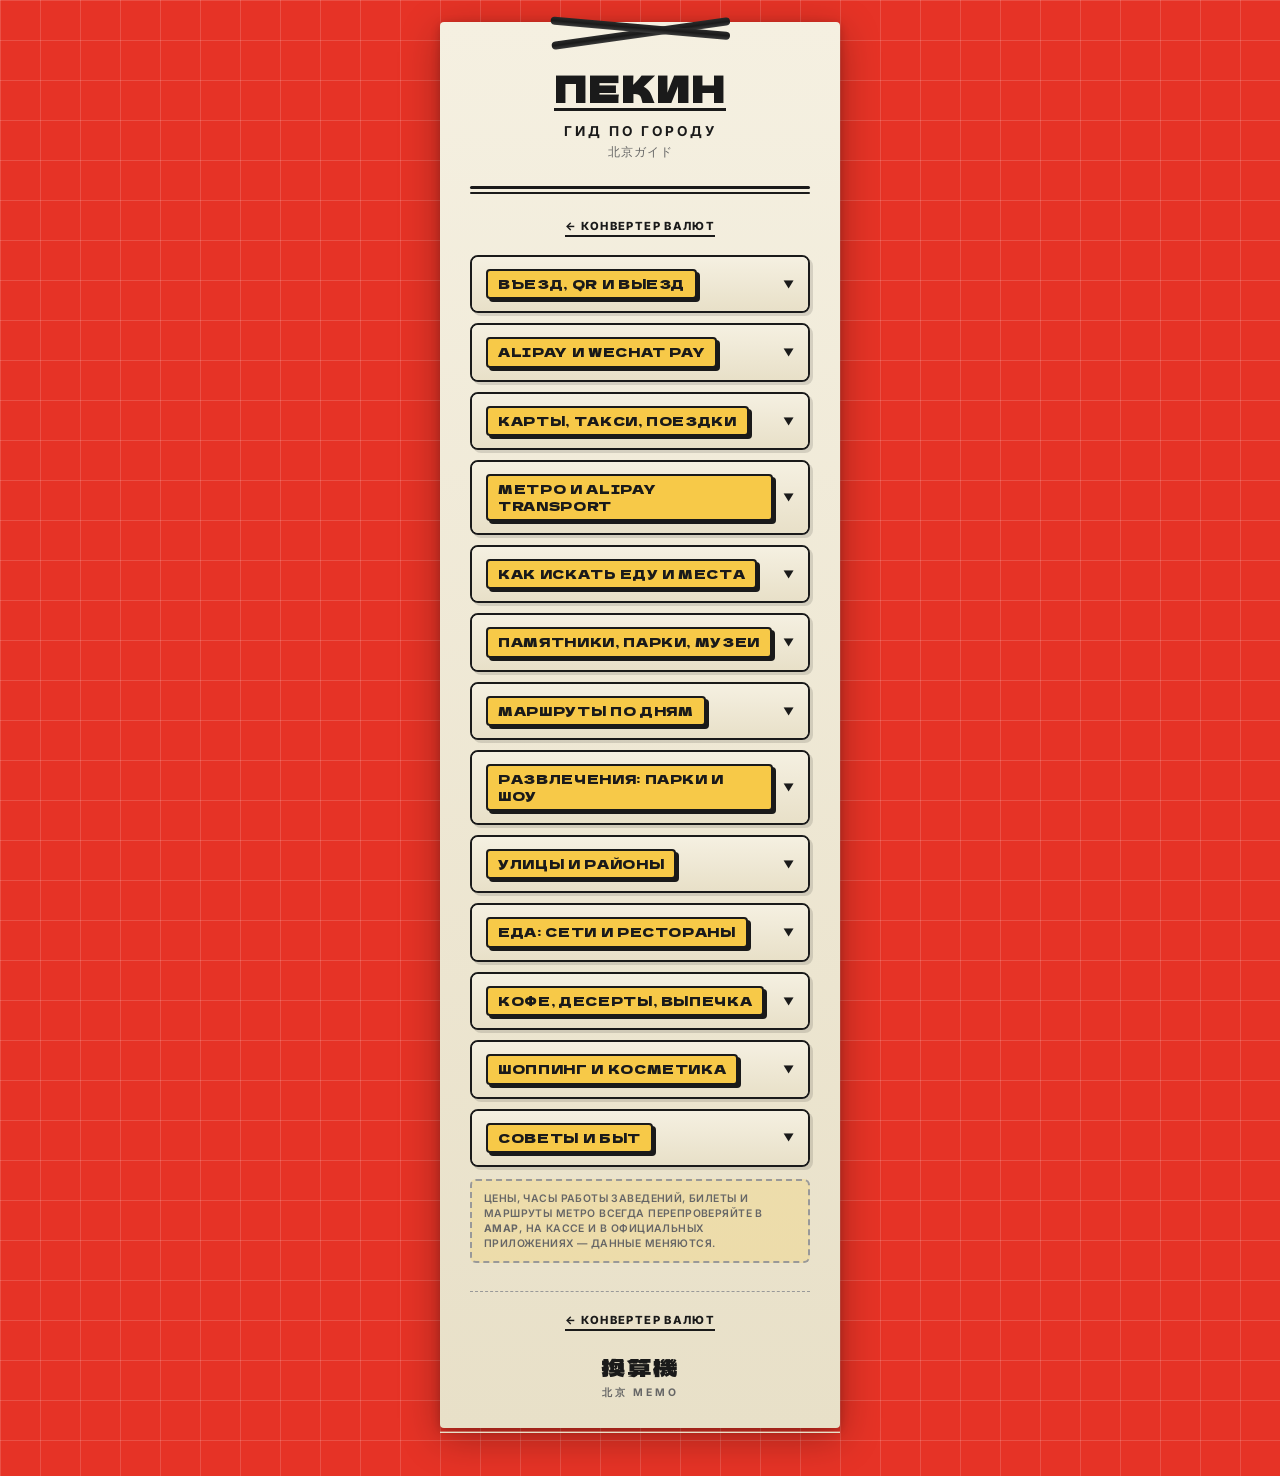
==== commit 15ad4a7e: "Guide: remove meta/source wording; add verified venue addresses (maps, directories). Made-with: Curs" ====
--- a/guide.html
+++ b/guide.html
@@ -8,8 +8,8 @@
     <link rel="preconnect" href="https://fonts.googleapis.com">
     <link rel="preconnect" href="https://fonts.gstatic.com" crossorigin>
     <link href="https://fonts.googleapis.com/css2?family=Dela+Gothic+One&family=Inter:wght@400;600;700;900&display=swap" rel="stylesheet">
-    <link rel="stylesheet" href="css/style.css?v=20260405b">
-    <link rel="stylesheet" href="css/guide.css?v=20260405b">
+    <link rel="stylesheet" href="css/style.css?v=20260405c">
+    <link rel="stylesheet" href="css/guide.css?v=20260405c">
 </head>
 <body class="guide-page">
     <div class="container">
@@ -87,7 +87,7 @@
                     <div class="guide-details__body">
                         <ul class="guide-list">
                             <li><strong>Amap (高德)</strong> — карты и навигация по городам Китая; удобно искать магазины и сервисы по запросу.</li>
-                            <li><strong>DiDi</strong> — такси; выгоднее вызывать через <strong>раздел такси в Alipay</strong>, чем отдельное приложение (по отзывам).</li>
+                            <li><strong>DiDi</strong> — такси; часто выгоднее заказывать через <strong>раздел такси в Alipay</strong>, чем отдельное приложение.</li>
                             <li><strong>Trip.com</strong> — отели, трансферы, ж/д билеты; иногда eSIM для связи. Уточняйте условия для иностранных карт.</li>
                             <li><strong>Meituan (美团)</strong> — доставка еды из кафе и ресторанов.</li>
                             <li><strong>Lucky Coffee</strong> — кофейная сеть, которую часто советуют попробовать.</li>
@@ -103,7 +103,7 @@
                     </summary>
                     <div class="guide-details__body">
                         <p class="guide-p">Метро в Китае недорогое; стоимость зависит от длины маршрута (в среднем ориентир <strong>3–7 ¥</strong> за поездку; точные тарифы — на схеме/в приложении).</p>
-                        <p class="guide-p">Пример из практики: поездка <strong>из аэропорта до пересадки в сторону центра</strong> — порядка <strong>35 ¥</strong> (зависит от аэропорта и маршрута).</p>
+                        <p class="guide-p">Поездка <strong>из аэропорта в сторону центра</strong> нередко <strong>25–40 ¥</strong> в зависимости от аэропорта (PEK / PKX) и длины маршрута.</p>
                         <p class="guide-subtitle">Оплата через Alipay</p>
                         <ol class="guide-ol">
                             <li>Раздел <strong>Transport</strong> → выбор города (<strong>Beijing</strong>) → при первом посещении — <strong>активировать транспортную карту</strong> (Get Now, согласие с условиями).</li>
@@ -142,16 +142,16 @@
                         <span class="guide-details__chevron" aria-hidden="true">▼</span>
                     </summary>
                     <div class="guide-details__body">
-                        <p class="guide-p">Цены ниже — <strong>ориентиры из видео/отзывов</strong>, на кассе может быть иначе. Везде берите паспорт, где требуют для входа.</p>
-                        <ul class="guide-list">
-                            <li><strong>Запретный город (Гугун 故宫)</strong> — билеты <strong>заранее</strong>; с паспортом; аудиогид или гид сильно помогают; фильм «Последний император» — культурный контекст (снят с разрешением съёмки в комплексе).</li>
+                        <p class="guide-p">Цены ниже — <strong>ориентиры</strong>; на кассе и в официальных приложениях всегда уточняйте актуальное. Везде берите паспорт, где требуют для входа.</p>
+                        <ul class="guide-list">
+                            <li><strong>Запретный город (Гугун 故宫)</strong> — билеты <strong>заранее</strong>; с паспортом; аудиогид или гид сильно помогают; фильм «Последний император» — удобный культурный контекст.</li>
                             <li><strong>Площадь Тяньаньмэнь</strong> — рядом с входом в императорский маршрут; масштабная площадь, музеи и памятники.</li>
-                            <li><strong>Великая стена</strong> — участки <strong>Бадалин (Badaling)</strong> и <strong>Мутяньюй (Mutianyu)</strong>; в одном из описаний вход на стену <strong>~40 ¥</strong>, доезд электричкой/автобусом; у Мутяньюй — канатная дорога, у Бадалина нередко больше туристов (субъективно).</li>
-                            <li><strong>Храм Неба (Temple of Heaven)</strong> — парк и ансамбль; в одном из планов вход <strong>~34 ¥</strong>.</li>
-                            <li><strong>Ламаский храм (Юнхэгун / Yonghe)</strong> — буддийская архитектура; в одном маршруте парковая зона <strong>~25 ¥</strong>, режим ориентировочно 9:00–18:00 — сверяйте.</li>
-                            <li><strong>Барабанная башня и район Гулоу (鼓楼)</strong> — прогулочная зона; в описании бесплатный вход в отдельные зоны с 9:00 до ~18:00 — уточняйте актуальное.</li>
+                            <li><strong>Великая стена</strong> — участки <strong>Бадалин (Badaling)</strong> и <strong>Мутяньюй (Mutianyu)</strong>; на Бадалине вход на стену часто <strong>~40 ¥</strong> (проверяйте на кассе); доезд электричкой или автобусом; у Мутяньюй — канатная дорога; у Бадалина обычно больше туристов.</li>
+                            <li><strong>Храм Неба (Temple of Heaven)</strong> — парк и ансамбль; комбинированный билет часто <strong>~30–34 ¥</strong> — сверяйте на официальном сайте.</li>
+                            <li><strong>Ламаский храм (Юнхэгун / Yonghe)</strong> — буддийская архитектура; билет обычно <strong>~25 ¥</strong>; часы ~9:00–18:00 — уточняйте.</li>
+                            <li><strong>Барабанная башня и район Гулоу (鼓楼)</strong> — прогулочная зона; отдельные площадки могут быть платными или бесплатными — смотрите табло у входа.</li>
                             <li><strong>Шичахай (Shichahai)</strong> — озеро и хутуны; зимой катание на льду, летом прогулки; рядом <strong>Houhai</strong> — каналы, бары, ужин.</li>
-                            <li><strong>Летний дворец</strong> — исторический парк; в одном плане <strong>~30 ¥</strong> вход, доп. <strong>~10 ¥</strong> за отдельные постройки.</li>
+                            <li><strong>Летний дворец</strong> — исторический парк; вход часто <strong>~30 ¥</strong>, отдельные дворцы внутри — дополнительно <strong>~10 ¥</strong>.</li>
                             <li><strong>798 Art Zone</strong> — арт-квартал (часто вместе с Олимпийским парком на отдельный день).</li>
                         </ul>
                         <p class="guide-p">Тематические парки и аттракционы — в отдельном разделе <strong>«Развлечения»</strong> (там же <strong>Universal Beijing</strong>).</p>
@@ -164,7 +164,7 @@
                         <span class="guide-details__chevron" aria-hidden="true">▼</span>
                     </summary>
                     <div class="guide-details__body">
-                        <p class="guide-p">Несколько логик из транскриптов — объедините под свой темп и билеты.</p>
+                        <p class="guide-p">Два примера планов — подстройте под свой темп, билеты и погоду.</p>
                         <p class="guide-subtitle">Вариант А (классика)</p>
                         <ul class="guide-list">
                             <li><strong>День 1:</strong> площадь Цяньмэнь / Тяньаньмэнь → Запретный город → вечером парк Цзиншань при желании → Shichahai / Nanluoguxiang.</li>
@@ -190,7 +190,7 @@
                     </summary>
                     <div class="guide-details__body">
                         <p class="guide-subtitle">Universal Beijing Resort 北京环球度假区</p>
-                        <p class="guide-p">Крупный тематический парк по лицензии Universal: зоны в стиле кино и мультфильмов, в т.ч. <strong>волшебный мир Гарри Поттера</strong> (замок, аттракционы по мотивам саги), зона <strong>«Парк юрского периода»</strong> с динозаврами, другие зоны с американскими декорациями и аттракционами. На популярные rides без пропуска очереди часто <strong>60–100+ минут</strong> ожидания — в отзывах многие пишут, что <strong>express / skip-the-line</strong> окупается, иначе день уходит в очереди.</p>
+                        <p class="guide-p">Крупный тематический парк по лицензии Universal: зоны в стиле кино и мультфильмов, в т.ч. <strong>волшебный мир Гарри Поттера</strong> (замок, аттракционы по мотивам саги), зона <strong>«Парк юрского периода»</strong> с динозаврами, другие зоны с американскими декорациями и аттракционами. На популярные аттракционы без express-пасса нередко <strong>60–100+ минут</strong> ожидания — <strong>express / skip-the-line</strong> обычно окупается, иначе большая часть дня уходит в очереди.</p>
                         <ul class="guide-list">
                             <li><strong>Время визита:</strong> минимум <strong>целый день</strong> с открытия до вечера; одеться по погоде, удобная обувь.</li>
                             <li><strong>Билеты:</strong> покупайте заранее на официальном канале / Trip.com и проверяйте дату, тип билета и правила переноса.</li>
@@ -218,8 +218,8 @@
                             <li><strong>Wudaoying Hutong</strong> — тише, рядом с Ламаским храмом.</li>
                             <li><strong>Shichahai + Houhai</strong> — вода, хутуны, вечерняя еда и бары.</li>
                             <li><strong>Sanlitun / Taikoo Li</strong> — ТЦ и «западные» кафе; <strong>Sanlitun North Road</strong> — кофейни.</li>
-                            <li><strong>Fangzhuanchang Hutong</strong> — хутун с лапшой и сильными отзывами.</li>
-                            <li><strong>1949 / зона Hidden City</strong> — квартал, где стоит в т.ч. Duck de Chine (искать по названию ресторана на карте).</li>
+                            <li><strong>Fangzhuanchang Hutong</strong> — хутун; сеть лапши «жажаньмянь» с отметками Michelin (напр. <strong>方砖厂胡同1号</strong> и филиалы у Цяньмэнь / Nanluoguxiang — ищите «方砖厂69号» в карте).</li>
+                            <li><strong>1949 The Hidden City</strong> — ресторанный квартал в районе Sanlitun / Gongti; вход с улицы <strong>Gongti Bei Lu 工体北路</strong> (двор 四合院).</li>
                         </ul>
                     </div>
                 </details>
@@ -231,34 +231,35 @@
                     </summary>
                     <div class="guide-details__body">
                         <p class="guide-subtitle">Конвейерные роллы / суши</p>
-                        <p class="guide-p">Сеть в японском стиле: тарелки едут по ленте; <strong>цвет тарелки = цена</strong> (в примере <strong>6–12 ¥</strong> за тарелку). Чай, имбирь, васаби, соус — безлимитно. Есть салаты, супы, десерты; заказ с планшета иногда привозит мини-поезд. В Пекине ищите конвейерные суши на <strong>Wangfujing</strong> и по картам (в т.ч. <strong>Genki Sushi</strong> и аналоги).</p>
+                        <p class="guide-p">Сеть в японском стиле: тарелки по ленте; <strong>цвет тарелки = цена</strong> (часто <strong>6–12 ¥</strong> за штуку). Чай, имбирь, васаби, соус — обычно безлимитно. Салаты, супы, десерты; заказ с экрана иногда привозят мини-поездом.</p>
+                        <p class="guide-mono"><strong>Genki Sushi 元气寿司</strong> (Wangfujing apm): <strong>东城区王府井大街138号</strong>, ТЦ <strong>北京apm</strong>, 5F, лоты 513–515.</p>
                         <p class="guide-subtitle">Утка по-пекински</p>
                         <ul class="guide-list">
-                            <li><strong>Siji Minfu 四季民福</strong> — сеть; нарезка у столика или на кухне; половина/целая утка; блинчики, овощи, соусы; можно попросить показать, как скручивать ролл. Филиал <em>Financial Street</em> часто упоминают.</li>
-                            <li><strong>Duck de Chine (1949 The Hidden City)</strong> — премиум; ориентир чека ~<strong>750 ¥</strong> на четверых в одном из отзывов.</li>
-                            <li>Утка у <strong>Qianmen</strong> — двухэтажное заведение у главной оси (ищите по карте/отзывам).</li>
+                            <li><strong>Siji Minfu 四季民福</strong> (филиал Financial Street): <strong>西城区金融大街11号</strong>, в здании Beijing International Financial Center; нарезка у столика, половина/целая утка, блинчики.</li>
+                            <li><strong>Duck de Chine</strong> в комплексе <strong>1949 The Hidden City</strong>: основная точка — <strong>朝阳区工体北路四合院4号</strong> (Courtyard 4, Gongti Bei Lu, за Pacific Century Place). Второй филиал: <strong>东城区金宝街98号</strong>.</li>
+                            <li>Утка в зоне <strong>Qianmen</strong> — двухэтажные рестораны у главной пешеходной оси; точку выбирайте по рейтингу в карте в день визита.</li>
                         </ul>
                         <p class="guide-subtitle">Пельмени и «народная» еда</p>
                         <ul class="guide-list">
-                            <li><strong>喜家德 Xijiade</strong> — крупная сеть дамплингов; заказ с QR меню; соус: чеснок, соевый, уксус, перец; часто хвалят пельмени с креветкой.</li>
-                            <li><strong>南城香 Nanchengxiang</strong> — доступные порции; йогурт ~<strong>4 ¥</strong>, супы, лапша; типичный чек на двоих в одном примере ~<strong>55 ¥</strong> (ориентир).</li>
-                            <li><strong>Qingzhi Hushoushuang</strong> — десерты и лапша; точки: <strong>Qianmen St 24</strong>, <strong>South Luogu Lane 42</strong>, <strong>Wudaoying 67</strong>, <strong>Xiang’er Alley</strong>.</li>
-                        </ul>
-                        <p class="guide-subtitle">Вид и атмосфера</p>
-                        <ul class="guide-list">
-                            <li><strong>China Grill</strong> — ресторан на <strong>66 этаже</strong> с панорамой; цены в отзывах умеренные относительно вида; название на картах уточняйте по англ./кит. написанию «China Grill».</li>
+                            <li><strong>喜家德 Xijiade</strong> — крупная сеть; заказ по QR; пельмени с креветкой. Примеры точек в центре: <strong>光华路9号世贸天阶 B1</strong>; <strong>中关村大街19号新中关 L108</strong>.</li>
+                            <li><strong>南城香 Nanchengxiang</strong> — быстрые завтраки и лапша; йогурт ~<strong>4 ¥</strong>. Рядом с Wangfujing: <strong>东城区东安门大街18号</strong> (несколько входов в том же квартале — смотрите табло).</li>
+                            <li><strong>清芷胡桃巷 Qingzhi Hushoushuang</strong> — десерты и лапша: <strong>前门大街24号</strong>, <strong>南锣鼓巷42号</strong>, <strong>五道营胡同67号</strong> и др.</li>
+                        </ul>
+                        <p class="guide-subtitle">Вид на город</p>
+                        <ul class="guide-list">
+                            <li><strong>China Grill</strong> — панорамный ресторан на <strong>66 этаже отеля Park Hyatt Beijing</strong>: <strong>朝阳区建国门外大街2号</strong> Beijing Yintai Centre (银泰中心), вход через лобби отеля; бронируйте стол у окна заранее.</li>
                         </ul>
                         <p class="guide-subtitle">Европейский формат</p>
                         <ul class="guide-list">
-                            <li><strong>Gaga</strong>, <strong>Wagas</strong> — салаты и западное меню; цены выше, чем в столовых (старт блюд часто от <strong>70–80 ¥</strong>).</li>
-                            <li>Итальянская сеть в Пекине (несколько точек) — паста, пицца, лимонный чай, хлебная корзина; пример чека <strong>224 ¥</strong> за три блюда и два напитка в одном визите.</li>
+                            <li><strong>Gaga</strong>, <strong>Wagas</strong> — салаты и западное меню; старт цен часто от <strong>70–80 ¥</strong> за блюдо.</li>
+                            <li>Итальянские и fusion-сети в ТЦ Sanlitun / Guomao — паста, пицца; средний чек на двоих часто <strong>200–250 ¥</strong> и выше.</li>
                         </ul>
                         <p class="guide-subtitle">Хот-пот</p>
                         <p class="guide-p"><strong>Hai Di Lao 海底捞</strong> — популярная сеть; формат «варим в бульоне» нравится не всем, но как опыт часто заходят. В Пекине точек много.</p>
-                        <p class="guide-subtitle">Пекинский аэропорт</p>
-                        <p class="guide-p">В <strong>Daxing (PKX)</strong> и в зонах PEK нередко есть заведения с <strong>гонконгской кухней</strong> — по отзывам удачный вариант перекуса перед вылетом.</p>
-                        <p class="guide-subtitle">Адрес из подборки (китайская кухня, центр)</p>
-                        <p class="guide-mono">277 Wangfujing Street, Haoyuan Building, Dongcheng — уточняйте подъезд/этаж на месте.</p>
+                        <p class="guide-subtitle">Перекус в аэропорту</p>
+                        <p class="guide-p">В <strong>Daxing (PKX)</strong> и <strong>PEK</strong> есть зоны фастфуда и кантонской/гонконгской кухни — удобно перед вылетом.</p>
+                        <p class="guide-subtitle">Китайская кухня, Wangfujing</p>
+                        <p class="guide-mono"><strong>东城区王府井大街277号</strong> Haoyuan Building (好苑大厦) — уточняйте этаж и название ресторана в лифте здания.</p>
                     </div>
                 </details>
 
@@ -269,12 +270,12 @@
                     </summary>
                     <div class="guide-details__body">
                         <ul class="guide-list">
-                            <li><strong>Vitor</strong> — кофейня; хвалят локацию и выпечку; рядом с <strong>Taikoo Li / Sanlitun</strong>.</li>
-                            <li><strong>AMAM London Bakery Town</strong> — булочки, «лондонский» интерьер; <strong>Sanlitun North Road</strong>, зона Taikoo Li.</li>
-                            <li><strong>JSG Churros</strong> — треугольные чуррос с мороженым; <strong>Nanluoguxiang</strong>.</li>
-                            <li><strong>Starbucks</strong> — матча, pink drink; точка у <strong>Qianmen</strong>.</li>
-                            <li><strong>Танхулу</strong> — ягоды/фрукты в карамели на главных прогулочных улицах.</li>
-                            <li>Французская пекарня с «зелёными пакетами» и очередью — сеть в ретро-стиле; точный адрес ищите по свежим постам в Xiaohongshu / карте (название в роликах не зафиксировано в тексте).</li>
+                            <li><strong>Voyage Coffee</strong> — известная кофейня в хутуне: <strong>东城区北锣鼓巷80号</strong>.</li>
+                            <li><strong>AMAM LONDON BAKERY TOWN</strong> — британская выпечка: <strong>朝阳区三里屯太古里南区 S2-19铺</strong> (рядом с Taikoo Li South).</li>
+                            <li><strong>B&amp;C Butterful &amp; Creamorous</strong> — «зелёные пакеты», круассаны: <strong>三里屯太古里南区 S3-15</strong>; второй филиал — <strong>西大望路甲22号合生汇</strong> и др.</li>
+                            <li><strong>JSG Churros</strong> — чуррос с мороженым; ищите вдоль <strong>Nanluoguxiang</strong> по карте.</li>
+                            <li><strong>Starbucks</strong> — сеть; крупная точка у <strong>Qianmen</strong> — <strong>前门大街</strong> (номер здания уточняйте в Amap).</li>
+                            <li><strong>Танхулу</strong> — ягоды/фрукты в карамели на Wangfujing, Nanluoguxiang и у Цяньмэнь.</li>
                         </ul>
                     </div>
                 </details>
@@ -286,11 +287,10 @@
                     </summary>
                     <div class="guide-details__body">
                         <ul class="guide-list">
-                            <li><strong>Gentle Monster</strong> — флагман очков (в транскрипте визит из отеля в ТЦ; ищите филиал в Пекине на карте — часто крупные моллы).</li>
-                            <li><strong>Harmay 话梅</strong> — косметика «с полок», много нишевых брендов; сравнивайте цены с онлайном.</li>
-                            <li><strong>Sephora</strong> — люкс и миниатюры (Fenty, Clarins и др.).</li>
-                            <li>Китайские бренды (<strong>Chirip</strong>, <strong>Flower Knows</strong> и др.) — тестеры в специализированных магазинах; палетки от ~<strong>129 ¥</strong> в примерах из видео.</li>
-                            <li>Магазин кремов для рук «на день рождения» (~500 ₽ в одном ролике) — концепция уникального аромата по дате; <strong>точный адрес в транскрипте не приведён</strong> — ищите по названию сети в 北京 на Xiaohongshu.</li>
+                            <li><strong>Gentle Monster</strong> — флагман: <strong>三里屯路19号太古里南区</strong> S10-15 / S10-23 / S10-32 (Taikoo Li Sanlitun South).</li>
+                            <li><strong>HARMAY 话梅</strong> — косметика: <strong>朝阳区工体北路2号</strong> 兆龙饭店一层 (三里屯); второй магазин — <strong>西城区西单北大街180号</strong> 西单更新场 B125–B130.</li>
+                            <li><strong>Sephora 丝芙兰</strong> — люкс: филиалы в <strong>王府井</strong>, <strong>三里屯</strong>, крупных ТЦ — ищите в Amap.</li>
+                            <li>Нишевые китайские бренды (<strong>Chirip 稚优泉</strong>, <strong>Flower Knows 花知晓</strong> и др.) — стойки в Harmay и тематических бьюти-маркетах; цены сравнивайте с Tmall.</li>
                         </ul>
                     </div>
                 </details>
@@ -306,7 +306,7 @@
                             <li><strong>Очереди в ресторанах:</strong> часто запись по <strong>QR в WeChat</strong> — встаёте в электронную очередь и следите за номером без ожидания у двери (если непонятно — спросите персонал).</li>
                             <li><strong>Меню</strong> чаще всего только в телефоне по QR — бумажных меню мало.</li>
                             <li><strong>Завтраки</strong> — от шведского стола в отеле до <strong>7-Eleven</strong> и выпечки.</li>
-                            <li><strong>Японская кухня</strong> в Пекине — отдельные заведения с суши и сетами (в отзывах хвалили свежую рыбу и конвейер).</li>
+                            <li><strong>Японская кухня</strong> — отдельные заведения с суши и конвейером по центру и у Wangfujing.</li>
                             <li>Сувениры из «обязательных» бьюти-магазинов сравнивайте с онлайн-ценами — не всегда выгодно покупать на месте то, что доступно с доставкой.</li>
                         </ul>
                     </div>
@@ -314,7 +314,7 @@
             </div>
 
             <p class="guide-note">
-                Актуальные цены, часы работы, билеты и маршруты метро сверяйте в картах и на официальных сайтах — здесь собраны ориентиры из заметок и могут устареть.
+                Цены, часы работы заведений, билеты и маршруты метро всегда перепроверяйте в <strong>Amap</strong>, на кассе и в официальных приложениях — данные меняются.
             </p>
 
             <footer class="guide-footer footer">
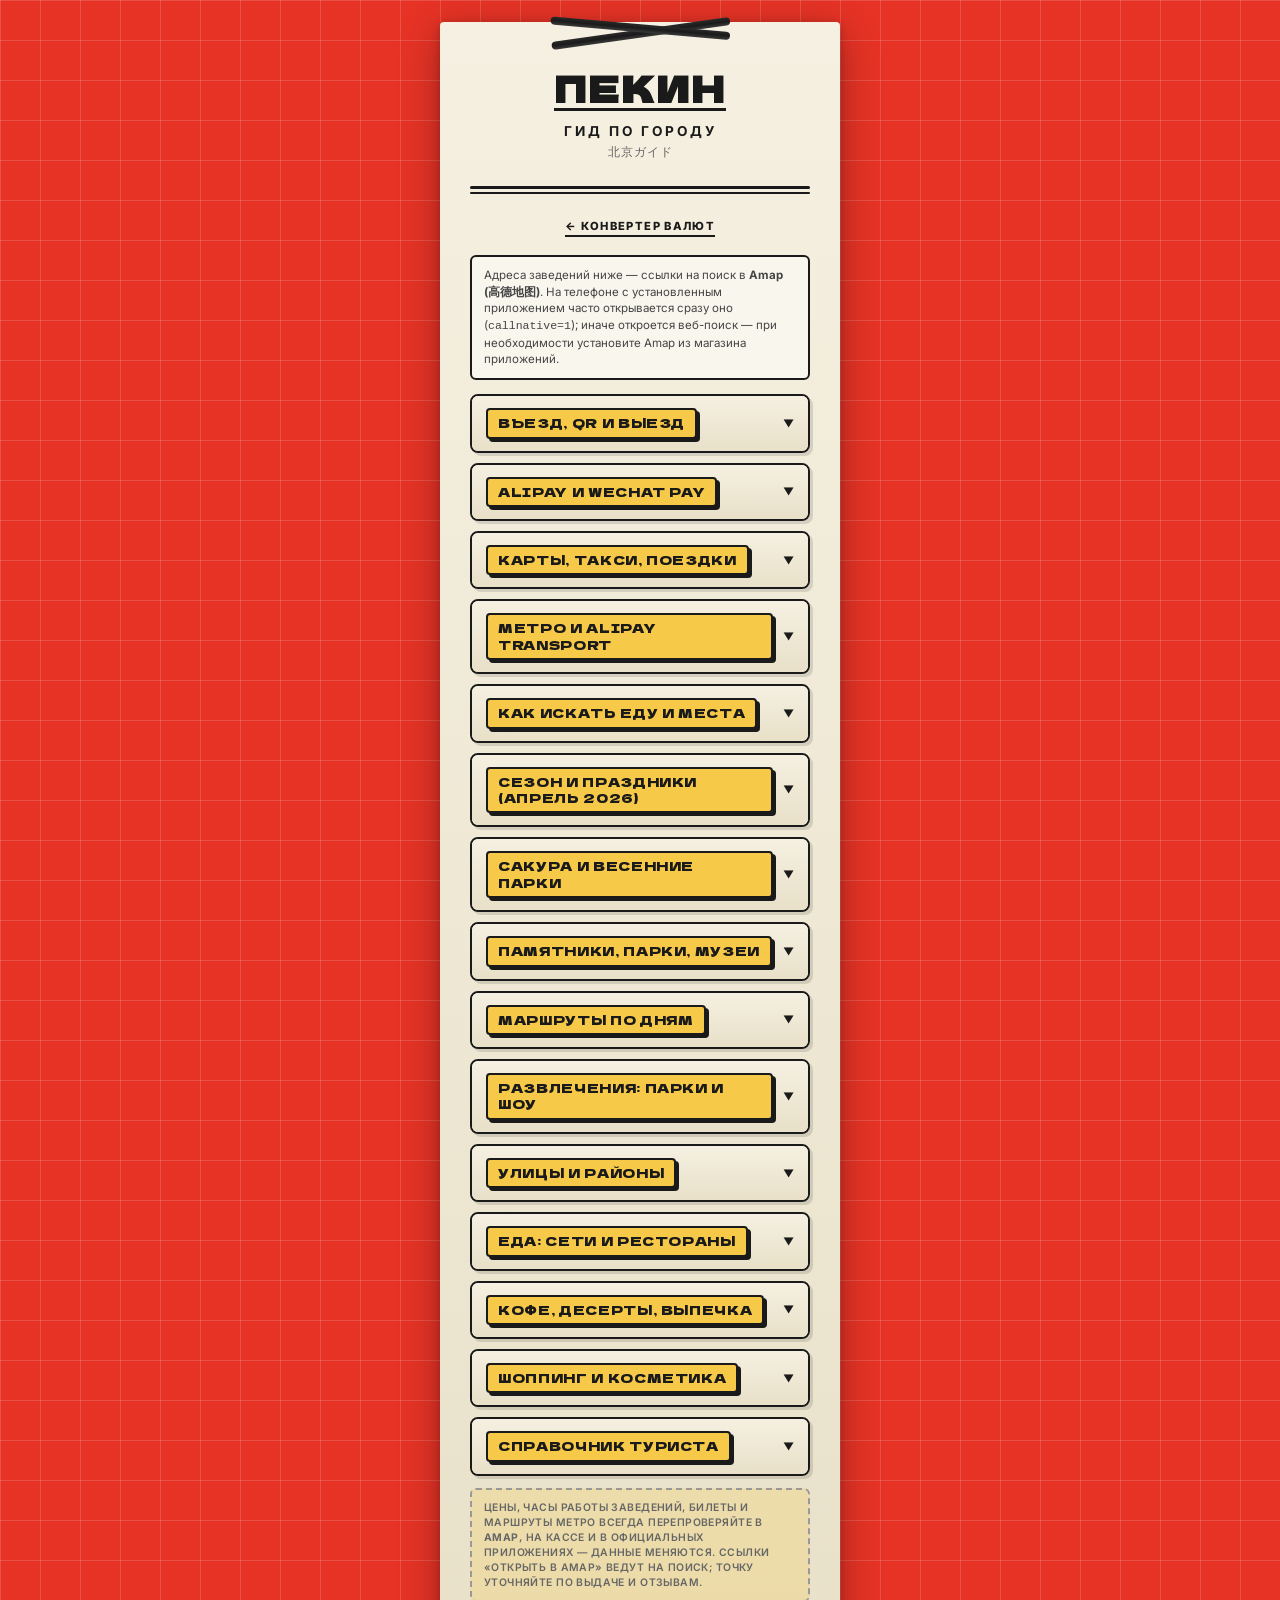
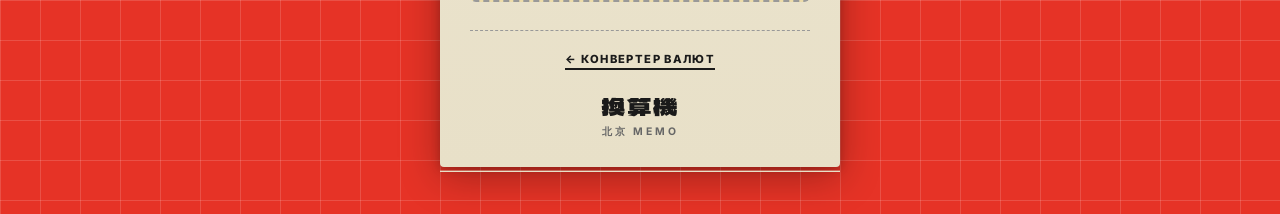
==== commit 618def99: "Guide: Amap uri links, Qingming 2026, sakura section, expanded tourist tips Made-with: Cursor" ====
--- a/guide.html
+++ b/guide.html
@@ -8,8 +8,8 @@
     <link rel="preconnect" href="https://fonts.googleapis.com">
     <link rel="preconnect" href="https://fonts.gstatic.com" crossorigin>
     <link href="https://fonts.googleapis.com/css2?family=Dela+Gothic+One&family=Inter:wght@400;600;700;900&display=swap" rel="stylesheet">
-    <link rel="stylesheet" href="css/style.css?v=20260405c">
-    <link rel="stylesheet" href="css/guide.css?v=20260405c">
+    <link rel="stylesheet" href="css/style.css?v=20260406a">
+    <link rel="stylesheet" href="css/guide.css?v=20260406a">
 </head>
 <body class="guide-page">
     <div class="container">
@@ -36,6 +36,10 @@
                 <a href="index.html">← Конвертер валют</a>
             </nav>
 
+            <p class="guide-amap-hint">
+                Адреса заведений ниже — ссылки на поиск в <strong>Amap (高德地图)</strong>. На телефоне с установленным приложением часто открывается сразу оно (<code>callnative=1</code>); иначе откроется веб-поиск — при необходимости установите Amap из магазина приложений.
+            </p>
+
             <div class="guide-accordion">
                 <details class="guide-details" id="immigration">
                     <summary class="guide-details__summary">
@@ -86,7 +90,7 @@
                     </summary>
                     <div class="guide-details__body">
                         <ul class="guide-list">
-                            <li><strong>Amap (高德)</strong> — карты и навигация по городам Китая; удобно искать магазины и сервисы по запросу.</li>
+                            <li><strong>Amap (高德)</strong> — карты и навигация по городам Китая; удобно искать магазины и сервисы по запросу. В этом гиде адреса ведут на <strong>uri.amap.com/search</strong> с городом <strong>北京</strong> и параметром <strong>callnative=1</strong> — на смартфоне чаще открывается приложение.</li>
                             <li><strong>DiDi</strong> — такси; часто выгоднее заказывать через <strong>раздел такси в Alipay</strong>, чем отдельное приложение.</li>
                             <li><strong>Trip.com</strong> — отели, трансферы, ж/д билеты; иногда eSIM для связи. Уточняйте условия для иностранных карт.</li>
                             <li><strong>Meituan (美团)</strong> — доставка еды из кафе и ресторанов.</li>
@@ -136,6 +140,48 @@
                     </div>
                 </details>
 
+                <details class="guide-details" id="season-2026">
+                    <summary class="guide-details__summary">
+                        <span class="guide-details__label"><span>Сезон и праздники (апрель 2026)</span></span>
+                        <span class="guide-details__chevron" aria-hidden="true">▼</span>
+                    </summary>
+                    <div class="guide-details__body">
+                        <p class="guide-p">Коротко о календаре и погоде, чтобы планировать дни и ожидания по людям на улицах и в парках.</p>
+                        <p class="guide-subtitle">Ваши даты и погода</p>
+                        <ul class="guide-list">
+                            <li>Поездка <strong>6–12 апреля 2026</strong> — типичная весна в Пекине: днём часто <strong>около +18…+24 °C</strong>, ночами прохладнее; возьмите слой на ветер и прохладу утром/вечером.</li>
+                            <li><strong>Цинмин (清明节)</strong> в 2026 году — <strong>5 апреля</strong> (воскресенье). Официальные выходные по празднику часто <strong>4–6 апреля</strong>; в эти дни возможны <strong>больше людей в дороге</strong> и в парках. Ваш приезд <strong>6 апреля</strong> может совпасть с окончанием длинных выходных — на дорогах и в центре ещё возможны хвосты трафика и толпы.</li>
+                            <li>Майские «золотые» пики и октябрьский национальный праздник <strong>не пересекаются</strong> с этими датами.</li>
+                        </ul>
+                        <p class="guide-subtitle">Воздух и вода</p>
+                        <ul class="guide-list">
+                            <li><strong>AQI / смог:</strong> смотрите индекс в погодном приложении или в Amap; при высоком загрязнении — маска, меньше длительных пробежек на улице.</li>
+                            <li><strong>Вода:</strong> пить лучше <strong>бутилированную</strong> или из кулера; кипячёная в номере — нормальная практика. Горячая вода в кафе — обычное дело.</li>
+                        </ul>
+                        <p class="guide-subtitle">Universal и ветер</p>
+                        <ul class="guide-list">
+                            <li><strong>Universal Beijing</strong> весной комфортен по температуре, но бывает <strong>ветрено</strong>; закладывайте целый день и проверяйте часы работы парка на конкретную дату.</li>
+                        </ul>
+                    </div>
+                </details>
+
+                <details class="guide-details" id="sakura">
+                    <summary class="guide-details__summary">
+                        <span class="guide-details__label"><span>Сакура и весенние парки</span></span>
+                        <span class="guide-details__chevron" aria-hidden="true">▼</span>
+                    </summary>
+                    <div class="guide-details__body">
+                        <p class="guide-p">Группа едет <strong>6–12 апреля 2026</strong> — это обычно удачное окно для <strong>средней фазы</strong> цветения в главных парках (точные даты каждый год зависят от зимы и весны). За 1–2 недели до поездки сверяйте свежие посты в <strong>Xiaohongshu</strong> по запросам вроде <strong>北京 樱花</strong> / <strong>玉渊潭 花况</strong>.</p>
+                        <p class="guide-subtitle">Куда ехать</p>
+                        <ul class="guide-list">
+                            <li><strong>玉渊潭公园 (Юйюаньтань)</strong> — самый известный массовый просмотр сакуры; в пик и в выходные — <strong>очереди и толпы</strong>. Билеты лучше заранее (мини-программы / официальные каналы). Карта: <a class="guide-map-link" href="https://uri.amap.com/search?keyword=%E7%8E%89%E6%B8%8A%E6%BD%AD%E5%85%AC%E5%9B%AD&city=%E5%8C%97%E4%BA%AC&callnative=1" target="_blank" rel="noopener noreferrer">открыть в Amap</a>.</li>
+                            <li><strong>北京植物园</strong> — сочетание сакуры и других весенних цветов; дальше от центра, атмосфера спокойнее, чем в Юйюаньтане. <a class="guide-map-link" href="https://uri.amap.com/search?keyword=%E5%8C%97%E4%BA%AC%E6%A4%8D%E7%89%A9%E5%9B%AD&city=%E5%8C%97%E4%BA%AC&callnative=1" target="_blank" rel="noopener noreferrer">Amap</a>.</li>
+                            <li><strong>奥林匹克森林公园</strong> — большой парк, цветение точечно; удобно совместить с Олимпийским районом. <a class="guide-map-link" href="https://uri.amap.com/search?keyword=%E5%A5%A5%E6%9E%97%E5%8C%B9%E5%85%8B%E6%A3%AE%E6%9E%97%E5%85%AC%E5%9B%AD&city=%E5%8C%97%E4%BA%AC&callnative=1" target="_blank" rel="noopener noreferrer">Amap</a>.</li>
+                            <li><strong>Университеты (Пекинский, Цинхуа)</strong> — живописные кампусы, но для входа туристам иногда нужна <strong>предварительная запись</strong> — правила меняются; проверяйте на дату поездки.</li>
+                        </ul>
+                    </div>
+                </details>
+
                 <details class="guide-details" id="sights">
                     <summary class="guide-details__summary">
                         <span class="guide-details__label"><span>Памятники, парки, музеи</span></span>
@@ -194,7 +240,7 @@
                         <ul class="guide-list">
                             <li><strong>Время визита:</strong> минимум <strong>целый день</strong> с открытия до вечера; одеться по погоде, удобная обувь.</li>
                             <li><strong>Билеты:</strong> покупайте заранее на официальном канале / Trip.com и проверяйте дату, тип билета и правила переноса.</li>
-                            <li><strong>Как добраться:</strong> метро Пекина — <strong>линия 7</strong>, конечная <strong>环球度假区 Universal Resort</strong> (название на табло и в Amap сверяйте). От центра города закладывайте <strong>~1 час</strong> и пересадки — смотрите маршрут в день поездки.</li>
+                            <li><strong>Как добраться:</strong> метро Пекина — <strong>линия 7</strong>, конечная <strong>环球度假区 Universal Resort</strong> (название на табло и в Amap сверяйте). От центра города закладывайте <strong>~1 час</strong> и пересадки — смотрите маршрут в день поездки. Точка на карте: <a class="guide-map-link" href="https://uri.amap.com/search?keyword=%E5%8C%97%E4%BA%AC%E7%8E%AF%E7%90%83%E5%BA%A6%E5%81%87%E5%8C%BA&city=%E5%8C%97%E4%BA%AC&callnative=1" target="_blank" rel="noopener noreferrer">Amap — 北京环球度假区</a>.</li>
                             <li><strong>В парке:</strong> приложение парка или карта у входа — расписание шоу и временная блокировка отдельных аттракционов; вода и перекусы внутри дороже улицы.</li>
                         </ul>
                         <p class="guide-subtitle">Вечером в городе</p>
@@ -232,22 +278,22 @@
                     <div class="guide-details__body">
                         <p class="guide-subtitle">Конвейерные роллы / суши</p>
                         <p class="guide-p">Сеть в японском стиле: тарелки по ленте; <strong>цвет тарелки = цена</strong> (часто <strong>6–12 ¥</strong> за штуку). Чай, имбирь, васаби, соус — обычно безлимитно. Салаты, супы, десерты; заказ с экрана иногда привозят мини-поездом.</p>
-                        <p class="guide-mono"><strong>Genki Sushi 元气寿司</strong> (Wangfujing apm): <strong>东城区王府井大街138号</strong>, ТЦ <strong>北京apm</strong>, 5F, лоты 513–515.</p>
+                        <p class="guide-mono"><strong>Genki Sushi 元气寿司</strong> (Wangfujing apm): <a class="guide-map-link" href="https://uri.amap.com/search?keyword=%E4%B8%9C%E5%9F%8E%E5%8C%BA%E7%8E%8B%E5%BA%9C%E4%BA%95%E5%A4%A7%E8%A1%97138%E5%8F%B7%E5%8C%97%E4%BA%ACapm&city=%E5%8C%97%E4%BA%AC&callnative=1" target="_blank" rel="noopener noreferrer">东城区王府井大街138号</a>, ТЦ <strong>北京apm</strong>, 5F, лоты 513–515.</p>
                         <p class="guide-subtitle">Утка по-пекински</p>
                         <ul class="guide-list">
-                            <li><strong>Siji Minfu 四季民福</strong> (филиал Financial Street): <strong>西城区金融大街11号</strong>, в здании Beijing International Financial Center; нарезка у столика, половина/целая утка, блинчики.</li>
-                            <li><strong>Duck de Chine</strong> в комплексе <strong>1949 The Hidden City</strong>: основная точка — <strong>朝阳区工体北路四合院4号</strong> (Courtyard 4, Gongti Bei Lu, за Pacific Century Place). Второй филиал: <strong>东城区金宝街98号</strong>.</li>
+                            <li><strong>Siji Minfu 四季民福</strong> (филиал Financial Street): <a class="guide-map-link" href="https://uri.amap.com/search?keyword=%E8%A5%BF%E5%9F%8E%E5%8C%BA%E9%87%91%E8%9E%8D%E5%A4%A7%E8%A1%9711%E5%8F%B7&city=%E5%8C%97%E4%BA%AC&callnative=1" target="_blank" rel="noopener noreferrer">西城区金融大街11号</a>, в здании Beijing International Financial Center; нарезка у столика, половина/целая утка, блинчики.</li>
+                            <li><strong>Duck de Chine</strong> в комплексе <strong>1949 The Hidden City</strong>: основная точка — <a class="guide-map-link" href="https://uri.amap.com/search?keyword=%E6%9C%9D%E9%98%B3%E5%8C%BA%E5%B7%A5%E4%BD%93%E5%8C%97%E8%B7%AF%E5%9B%9B%E5%90%88%E9%99%A24%E5%8F%B7&city=%E5%8C%97%E4%BA%AC&callnative=1" target="_blank" rel="noopener noreferrer">朝阳区工体北路四合院4号</a> (Courtyard 4, Gongti Bei Lu, за Pacific Century Place). Второй филиал: <a class="guide-map-link" href="https://uri.amap.com/search?keyword=%E4%B8%9C%E5%9F%8E%E5%8C%BA%E9%87%91%E5%AE%9D%E8%A1%9798%E5%8F%B7&city=%E5%8C%97%E4%BA%AC&callnative=1" target="_blank" rel="noopener noreferrer">东城区金宝街98号</a>.</li>
                             <li>Утка в зоне <strong>Qianmen</strong> — двухэтажные рестораны у главной пешеходной оси; точку выбирайте по рейтингу в карте в день визита.</li>
                         </ul>
                         <p class="guide-subtitle">Пельмени и «народная» еда</p>
                         <ul class="guide-list">
-                            <li><strong>喜家德 Xijiade</strong> — крупная сеть; заказ по QR; пельмени с креветкой. Примеры точек в центре: <strong>光华路9号世贸天阶 B1</strong>; <strong>中关村大街19号新中关 L108</strong>.</li>
-                            <li><strong>南城香 Nanchengxiang</strong> — быстрые завтраки и лапша; йогурт ~<strong>4 ¥</strong>. Рядом с Wangfujing: <strong>东城区东安门大街18号</strong> (несколько входов в том же квартале — смотрите табло).</li>
-                            <li><strong>清芷胡桃巷 Qingzhi Hushoushuang</strong> — десерты и лапша: <strong>前门大街24号</strong>, <strong>南锣鼓巷42号</strong>, <strong>五道营胡同67号</strong> и др.</li>
+                            <li><strong>喜家德 Xijiade</strong> — крупная сеть; заказ по QR; пельмени с креветкой. Примеры точек в центре: <a class="guide-map-link" href="https://uri.amap.com/search?keyword=%E5%85%89%E5%8D%8E%E8%B7%AF9%E5%8F%B7%E4%B8%96%E8%B4%B8%E5%A4%A9%E9%98%B6&city=%E5%8C%97%E4%BA%AC&callnative=1" target="_blank" rel="noopener noreferrer">光华路9号世贸天阶 B1</a>; <a class="guide-map-link" href="https://uri.amap.com/search?keyword=%E4%B8%AD%E5%85%B3%E6%9D%91%E5%A4%A7%E8%A1%9719%E5%8F%B7%E6%96%B0%E4%B8%AD%E5%85%B3&city=%E5%8C%97%E4%BA%AC&callnative=1" target="_blank" rel="noopener noreferrer">中关村大街19号新中关 L108</a>.</li>
+                            <li><strong>南城香 Nanchengxiang</strong> — быстрые завтраки и лапша; йогурт ~<strong>4 ¥</strong>. Рядом с Wangfujing: <a class="guide-map-link" href="https://uri.amap.com/search?keyword=%E4%B8%9C%E5%9F%8E%E5%8C%BA%E4%B8%9C%E5%AE%89%E9%97%A8%E5%A4%A7%E8%A1%9718%E5%8F%B7&city=%E5%8C%97%E4%BA%AC&callnative=1" target="_blank" rel="noopener noreferrer">东城区东安门大街18号</a> (несколько входов в том же квартале — смотрите табло).</li>
+                            <li><strong>清芷胡桃巷 Qingzhi Hushoushuang</strong> — десерты и лапша: <a class="guide-map-link" href="https://uri.amap.com/search?keyword=%E5%89%8D%E9%97%A8%E5%A4%A7%E8%A1%9724%E5%8F%B7&city=%E5%8C%97%E4%BA%AC&callnative=1" target="_blank" rel="noopener noreferrer">前门大街24号</a>, <a class="guide-map-link" href="https://uri.amap.com/search?keyword=%E5%8D%97%E9%94%A3%E9%BC%93%E5%B7%B742%E5%8F%B7&city=%E5%8C%97%E4%BA%AC&callnative=1" target="_blank" rel="noopener noreferrer">南锣鼓巷42号</a>, <a class="guide-map-link" href="https://uri.amap.com/search?keyword=%E4%BA%94%E9%81%93%E8%90%A5%E8%83%A1%E5%90%8C67%E5%8F%B7&city=%E5%8C%97%E4%BA%AC&callnative=1" target="_blank" rel="noopener noreferrer">五道营胡同67号</a> и др.</li>
                         </ul>
                         <p class="guide-subtitle">Вид на город</p>
                         <ul class="guide-list">
-                            <li><strong>China Grill</strong> — панорамный ресторан на <strong>66 этаже отеля Park Hyatt Beijing</strong>: <strong>朝阳区建国门外大街2号</strong> Beijing Yintai Centre (银泰中心), вход через лобби отеля; бронируйте стол у окна заранее.</li>
+                            <li><strong>China Grill</strong> — панорамный ресторан на <strong>66 этаже отеля Park Hyatt Beijing</strong>: <a class="guide-map-link" href="https://uri.amap.com/search?keyword=%E6%9C%9D%E9%98%B3%E5%8C%BA%E5%BB%BA%E5%9B%BD%E9%97%A8%E5%A4%96%E5%A4%A7%E8%A1%972%E5%8F%B7%E9%93%B6%E6%B3%B0%E4%B8%AD%E5%BF%83&city=%E5%8C%97%E4%BA%AC&callnative=1" target="_blank" rel="noopener noreferrer">朝阳区建国门外大街2号</a> Beijing Yintai Centre (银泰中心), вход через лобби отеля; бронируйте стол у окна заранее.</li>
                         </ul>
                         <p class="guide-subtitle">Европейский формат</p>
                         <ul class="guide-list">
@@ -259,7 +305,7 @@
                         <p class="guide-subtitle">Перекус в аэропорту</p>
                         <p class="guide-p">В <strong>Daxing (PKX)</strong> и <strong>PEK</strong> есть зоны фастфуда и кантонской/гонконгской кухни — удобно перед вылетом.</p>
                         <p class="guide-subtitle">Китайская кухня, Wangfujing</p>
-                        <p class="guide-mono"><strong>东城区王府井大街277号</strong> Haoyuan Building (好苑大厦) — уточняйте этаж и название ресторана в лифте здания.</p>
+                        <p class="guide-mono"><a class="guide-map-link" href="https://uri.amap.com/search?keyword=%E4%B8%9C%E5%9F%8E%E5%8C%BA%E7%8E%8B%E5%BA%9C%E4%BA%95%E5%A4%A7%E8%A1%97277%E5%8F%B7&city=%E5%8C%97%E4%BA%AC&callnative=1" target="_blank" rel="noopener noreferrer">东城区王府井大街277号</a> Haoyuan Building (好苑大厦) — уточняйте этаж и название ресторана в лифте здания.</p>
                     </div>
                 </details>
 
@@ -270,11 +316,11 @@
                     </summary>
                     <div class="guide-details__body">
                         <ul class="guide-list">
-                            <li><strong>Voyage Coffee</strong> — известная кофейня в хутуне: <strong>东城区北锣鼓巷80号</strong>.</li>
-                            <li><strong>AMAM LONDON BAKERY TOWN</strong> — британская выпечка: <strong>朝阳区三里屯太古里南区 S2-19铺</strong> (рядом с Taikoo Li South).</li>
-                            <li><strong>B&amp;C Butterful &amp; Creamorous</strong> — «зелёные пакеты», круассаны: <strong>三里屯太古里南区 S3-15</strong>; второй филиал — <strong>西大望路甲22号合生汇</strong> и др.</li>
+                            <li><strong>Voyage Coffee</strong> — известная кофейня в хутуне: <a class="guide-map-link" href="https://uri.amap.com/search?keyword=%E4%B8%9C%E5%9F%8E%E5%8C%BA%E5%8C%97%E9%94%A3%E9%BC%93%E5%B7%B780%E5%8F%B7&city=%E5%8C%97%E4%BA%AC&callnative=1" target="_blank" rel="noopener noreferrer">东城区北锣鼓巷80号</a>.</li>
+                            <li><strong>AMAM LONDON BAKERY TOWN</strong> — британская выпечка: <a class="guide-map-link" href="https://uri.amap.com/search?keyword=%E4%B8%89%E9%87%8C%E5%B1%AF%E5%A4%AA%E5%8F%A4%E9%87%8C%E5%8D%97%E5%8C%BAS2-19&city=%E5%8C%97%E4%BA%AC&callnative=1" target="_blank" rel="noopener noreferrer">朝阳区三里屯太古里南区 S2-19铺</a> (рядом с Taikoo Li South).</li>
+                            <li><strong>B&amp;C Butterful &amp; Creamorous</strong> — «зелёные пакеты», круассаны: <a class="guide-map-link" href="https://uri.amap.com/search?keyword=%E4%B8%89%E9%87%8C%E5%B1%AF%E5%A4%AA%E5%8F%A4%E9%87%8C%E5%8D%97%E5%8C%BAS3-15&city=%E5%8C%97%E4%BA%AC&callnative=1" target="_blank" rel="noopener noreferrer">三里屯太古里南区 S3-15</a>; второй филиал — <a class="guide-map-link" href="https://uri.amap.com/search?keyword=%E8%A5%BF%E5%A4%A7%E6%9C%9B%E8%B7%AF%E7%94%B222%E5%8F%B7%E5%90%88%E7%94%9F%E6%B1%87&city=%E5%8C%97%E4%BA%AC&callnative=1" target="_blank" rel="noopener noreferrer">西大望路甲22号合生汇</a> и др.</li>
                             <li><strong>JSG Churros</strong> — чуррос с мороженым; ищите вдоль <strong>Nanluoguxiang</strong> по карте.</li>
-                            <li><strong>Starbucks</strong> — сеть; крупная точка у <strong>Qianmen</strong> — <strong>前门大街</strong> (номер здания уточняйте в Amap).</li>
+                            <li><strong>Starbucks</strong> — сеть; крупная точка у <strong>Qianmen</strong>: <a class="guide-map-link" href="https://uri.amap.com/search?keyword=%E6%98%9F%E5%B7%B4%E5%85%8B%E5%89%8D%E9%97%A8%E5%A4%A7%E8%A1%97&city=%E5%8C%97%E4%BA%AC&callnative=1" target="_blank" rel="noopener noreferrer">前门大街</a> (конкретный номер — в результатах поиска).</li>
                             <li><strong>Танхулу</strong> — ягоды/фрукты в карамели на Wangfujing, Nanluoguxiang и у Цяньмэнь.</li>
                         </ul>
                     </div>
@@ -287,8 +333,8 @@
                     </summary>
                     <div class="guide-details__body">
                         <ul class="guide-list">
-                            <li><strong>Gentle Monster</strong> — флагман: <strong>三里屯路19号太古里南区</strong> S10-15 / S10-23 / S10-32 (Taikoo Li Sanlitun South).</li>
-                            <li><strong>HARMAY 话梅</strong> — косметика: <strong>朝阳区工体北路2号</strong> 兆龙饭店一层 (三里屯); второй магазин — <strong>西城区西单北大街180号</strong> 西单更新场 B125–B130.</li>
+                            <li><strong>Gentle Monster</strong> — флагман: <a class="guide-map-link" href="https://uri.amap.com/search?keyword=%E4%B8%89%E9%87%8C%E5%B1%AF%E8%B7%AF19%E5%8F%B7%E5%A4%AA%E5%8F%A4%E9%87%8C%E5%8D%97%E5%8C%BA&city=%E5%8C%97%E4%BA%AC&callnative=1" target="_blank" rel="noopener noreferrer">三里屯路19号太古里南区</a> S10-15 / S10-23 / S10-32 (Taikoo Li Sanlitun South).</li>
+                            <li><strong>HARMAY 话梅</strong> — косметика: <a class="guide-map-link" href="https://uri.amap.com/search?keyword=%E6%9C%9D%E9%98%B3%E5%8C%BA%E5%B7%A5%E4%BD%93%E5%8C%97%E8%B7%AF2%E5%8F%B7%E5%85%86%E9%BE%99%E9%A5%AD%E5%BA%97&city=%E5%8C%97%E4%BA%AC&callnative=1" target="_blank" rel="noopener noreferrer">朝阳区工体北路2号</a> 兆龙饭店一层 (三里屯); второй магазин — <a class="guide-map-link" href="https://uri.amap.com/search?keyword=%E8%A5%BF%E5%9F%8E%E5%8C%BA%E8%A5%BF%E5%8D%95%E5%8C%97%E5%A4%A7%E8%A1%97180%E5%8F%B7%E8%A5%BF%E5%8D%95%E6%9B%B4%E6%96%B0%E5%9C%BA&city=%E5%8C%97%E4%BA%AC&callnative=1" target="_blank" rel="noopener noreferrer">西城区西单北大街180号</a> 西单更新场 B125–B130.</li>
                             <li><strong>Sephora 丝芙兰</strong> — люкс: филиалы в <strong>王府井</strong>, <strong>三里屯</strong>, крупных ТЦ — ищите в Amap.</li>
                             <li>Нишевые китайские бренды (<strong>Chirip 稚优泉</strong>, <strong>Flower Knows 花知晓</strong> и др.) — стойки в Harmay и тематических бьюти-маркетах; цены сравнивайте с Tmall.</li>
                         </ul>
@@ -297,24 +343,46 @@
 
                 <details class="guide-details" id="tips">
                     <summary class="guide-details__summary">
-                        <span class="guide-details__label"><span>Советы и быт</span></span>
-                        <span class="guide-details__chevron" aria-hidden="true">▼</span>
-                    </summary>
-                    <div class="guide-details__body">
-                        <ul class="guide-list">
-                            <li><strong>Метро</strong> быстрое и понятное; на улице — шум и запахи уличной еды (субъективно).</li>
-                            <li><strong>Очереди в ресторанах:</strong> часто запись по <strong>QR в WeChat</strong> — встаёте в электронную очередь и следите за номером без ожидания у двери (если непонятно — спросите персонал).</li>
-                            <li><strong>Меню</strong> чаще всего только в телефоне по QR — бумажных меню мало.</li>
+                        <span class="guide-details__label"><span>Справочник туриста</span></span>
+                        <span class="guide-details__chevron" aria-hidden="true">▼</span>
+                    </summary>
+                    <div class="guide-details__body">
+                        <p class="guide-p">Сводка по безопасности, деньгам, транспорту и быту — чтобы не собирать это по разным разделам.</p>
+                        <p class="guide-subtitle">Экстренные номера и регистрация</p>
+                        <ul class="guide-list">
+                            <li><strong>110</strong> — полиция; <strong>120</strong> — скорая; <strong>119</strong> — пожарные. Контакты посольства своей страны сохраните заранее.</li>
+                            <li><strong>Регистрация иностранца:</strong> в отеле обычно оформляет отель; при частной квартире часто нужно встать на учёт <strong>в течение 24 часов</strong> — уточняйте у принимающей стороны.</li>
+                        </ul>
+                        <p class="guide-subtitle">Транспорт и связь</p>
+                        <ul class="guide-list">
+                            <li><strong>Метро:</strong> быстрое и понятное; <strong>часы пик</strong> примерно <strong>7:30–9:30</strong> и <strong>17:30–19:30</strong> — плотнее люди и очереди у турникетов.</li>
+                            <li><strong>DiDi / такси:</strong> в приложении можно включить <strong>английский интерфейс</strong>; адрес удобно копировать из Amap.</li>
+                            <li>На улице — шум и запахи уличной еды (субъективно).</li>
+                        </ul>
+                        <p class="guide-subtitle">Деньги и сервис</p>
+                        <ul class="guide-list">
+                            <li>Держите немного <strong>наличных ¥</strong> на мелочи и на случай сбоев оплаты картой/QR.</li>
+                            <li><strong>Чаевые</strong> как в США не приняты; сервис часто включён в счёт.</li>
+                            <li><strong>Очереди в ресторанах:</strong> часто электронная очередь по <strong>QR в WeChat</strong> — встаёте в список и следите за номером (персонал подскажет).</li>
+                            <li><strong>Меню</strong> чаще всего в телефоне по QR; бумажных мало.</li>
+                        </ul>
+                        <p class="guide-subtitle">Здоровье и культура</p>
+                        <ul class="guide-list">
+                            <li><strong>Фото в храмах:</strong> внутри залов со статуями смотрите запреты; без вспышки; где указано — не снимать.</li>
+                            <li><strong>Билеты:</strong> Запретный город и ряд объектов — через <strong>официальные мини-программы WeChat</strong> или сайты; паспорт и слот времени проверяйте заранее.</li>
+                        </ul>
+                        <p class="guide-subtitle">Быт и еда</p>
+                        <ul class="guide-list">
                             <li><strong>Завтраки</strong> — от шведского стола в отеле до <strong>7-Eleven</strong> и выпечки.</li>
-                            <li><strong>Японская кухня</strong> — отдельные заведения с суши и конвейером по центру и у Wangfujing.</li>
-                            <li>Сувениры из «обязательных» бьюти-магазинов сравнивайте с онлайн-ценами — не всегда выгодно покупать на месте то, что доступно с доставкой.</li>
+                            <li><strong>Японская кухня</strong> — суши и конвейеры по центру и у Wangfujing.</li>
+                            <li>Сувениры и косметику сравнивайте с онлайн-ценами — не всё выгодно покупать на месте.</li>
                         </ul>
                     </div>
                 </details>
             </div>
 
             <p class="guide-note">
-                Цены, часы работы заведений, билеты и маршруты метро всегда перепроверяйте в <strong>Amap</strong>, на кассе и в официальных приложениях — данные меняются.
+                Цены, часы работы заведений, билеты и маршруты метро всегда перепроверяйте в <strong>Amap</strong>, на кассе и в официальных приложениях — данные меняются. Ссылки «открыть в Amap» ведут на поиск; точку уточняйте по выдаче и отзывам.
             </p>
 
             <footer class="guide-footer footer">
--- a/css/guide.css
+++ b/css/guide.css
@@ -198,6 +198,29 @@
     line-height: 1.45;
 }
 
+.guide-amap-hint {
+    font-size: 0.72rem;
+    line-height: 1.45;
+    color: #444;
+    margin: 0 0 14px;
+    padding: 10px 12px;
+    background: rgba(255, 255, 255, 0.5);
+    border: 2px solid var(--black);
+    border-radius: 6px;
+}
+
+a.guide-map-link {
+    color: var(--red-bg);
+    font-weight: 800;
+    text-decoration: underline;
+    text-decoration-thickness: 1px;
+    text-underline-offset: 2px;
+}
+
+a.guide-map-link:hover {
+    color: #a02800;
+}
+
 @media (max-width: 420px) {
     .guide-details__label > span {
         font-size: 0.74rem;
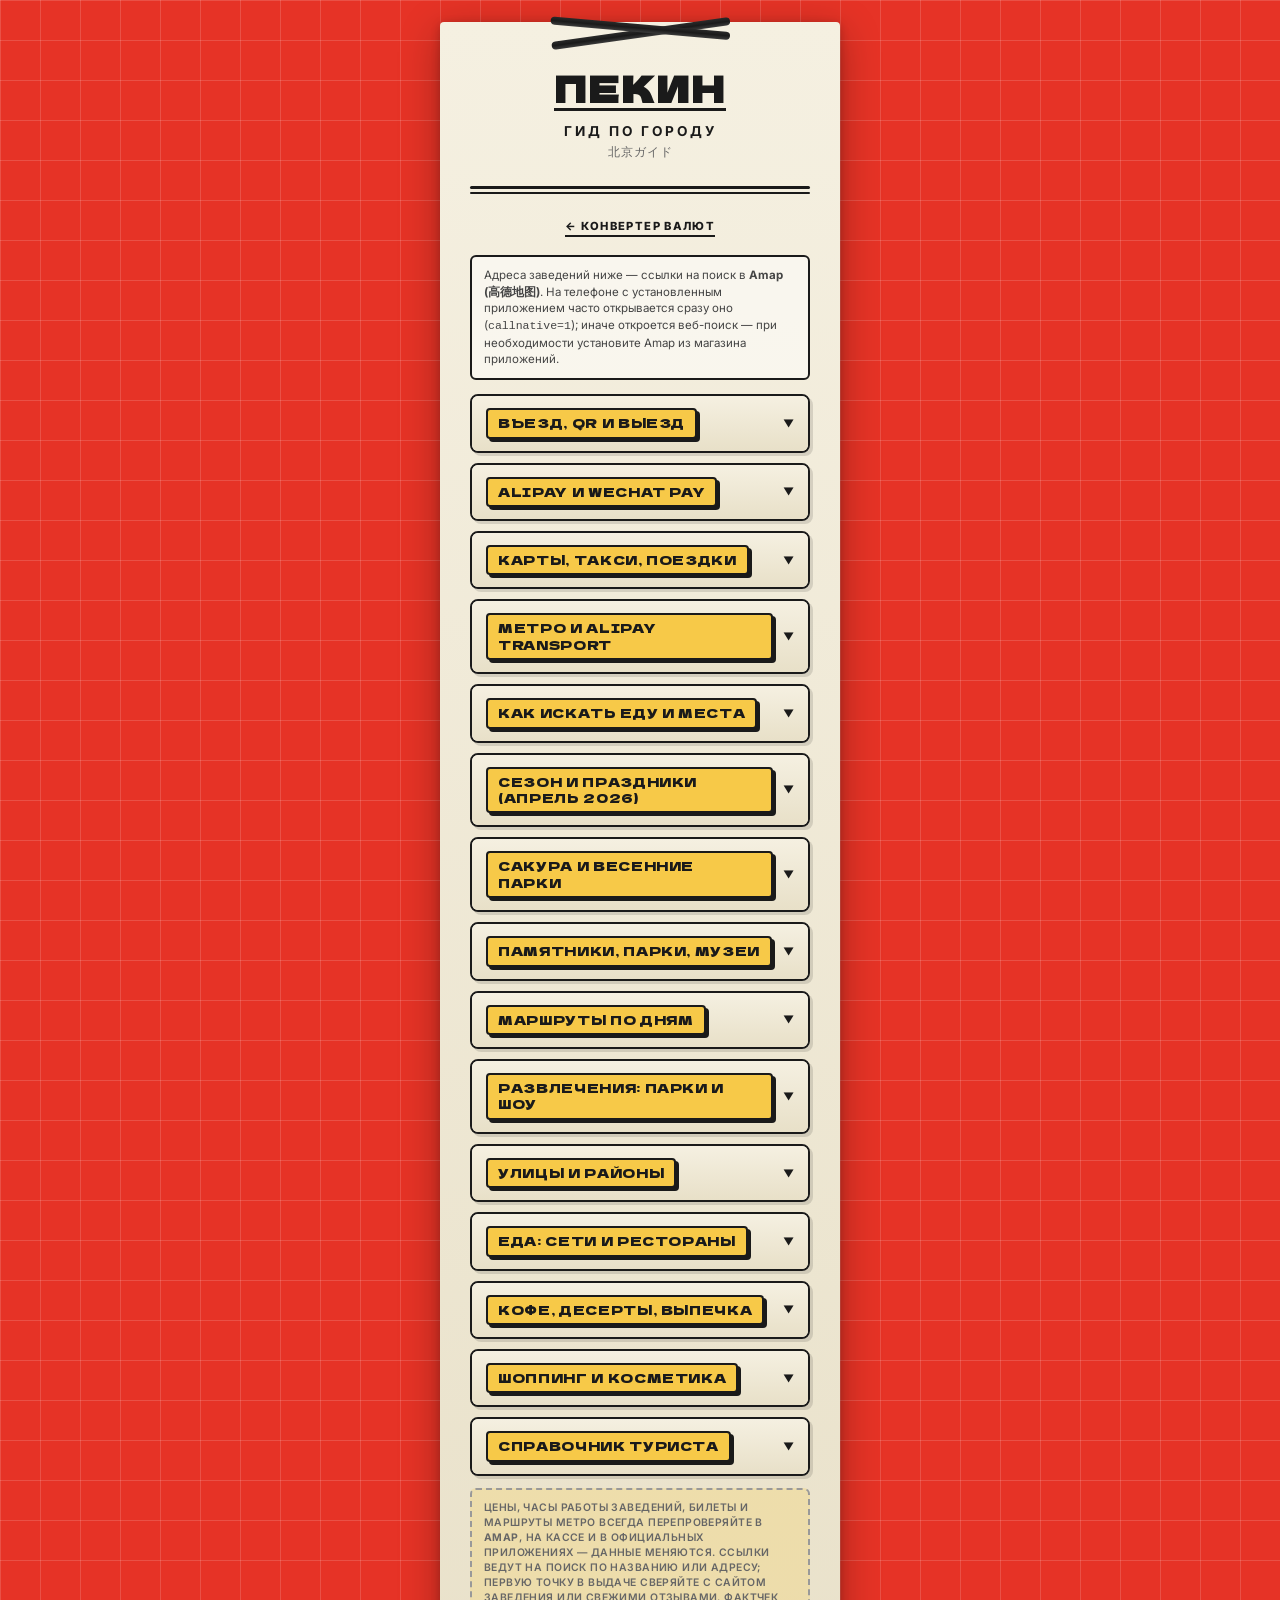
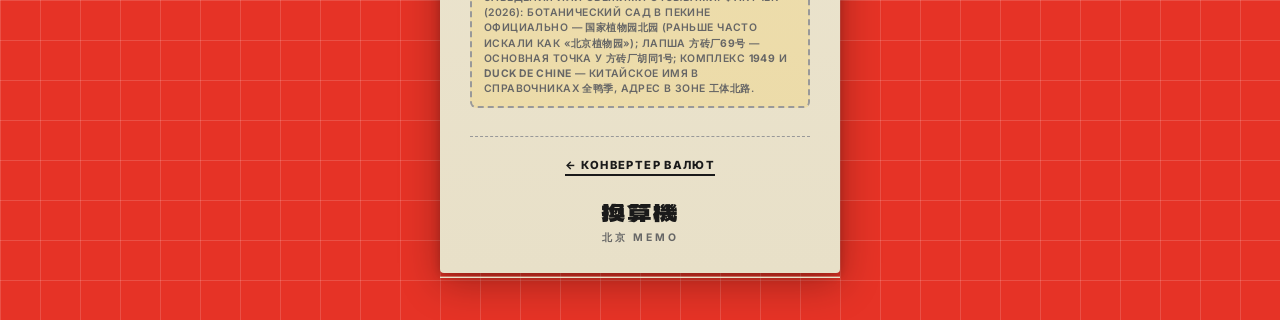
==== commit 5da43de2: "Guide: full Amap coverage, fact-check notes (botanical garden, Fangzhuan, 1949), metro Universal sta" ====
--- a/guide.html
+++ b/guide.html
@@ -8,8 +8,8 @@
     <link rel="preconnect" href="https://fonts.googleapis.com">
     <link rel="preconnect" href="https://fonts.gstatic.com" crossorigin>
     <link href="https://fonts.googleapis.com/css2?family=Dela+Gothic+One&family=Inter:wght@400;600;700;900&display=swap" rel="stylesheet">
-    <link rel="stylesheet" href="css/style.css?v=20260406a">
-    <link rel="stylesheet" href="css/guide.css?v=20260406a">
+    <link rel="stylesheet" href="css/style.css?v=20260406b">
+    <link rel="stylesheet" href="css/guide.css?v=20260406b">
 </head>
 <body class="guide-page">
     <div class="container">
@@ -94,7 +94,7 @@
                             <li><strong>DiDi</strong> — такси; часто выгоднее заказывать через <strong>раздел такси в Alipay</strong>, чем отдельное приложение.</li>
                             <li><strong>Trip.com</strong> — отели, трансферы, ж/д билеты; иногда eSIM для связи. Уточняйте условия для иностранных карт.</li>
                             <li><strong>Meituan (美团)</strong> — доставка еды из кафе и ресторанов.</li>
-                            <li><strong>Lucky Coffee</strong> — кофейная сеть, которую часто советуют попробовать.</li>
+                            <li><strong>Lucky Coffee (瑞幸)</strong> — кофейная сеть; точки в городе: <a class="guide-map-link" href="https://uri.amap.com/search?keyword=%E7%91%9E%E5%B9%B8%E5%92%96%E5%95%A1&city=%E5%8C%97%E4%BA%AC&callnative=1" target="_blank" rel="noopener noreferrer">Amap — поиск «瑞幸»</a>.</li>
                         </ul>
                         <p class="guide-p">Покупки «на ходу»: в торговых центрах цены нередко высокие; часть вещей имеет смысл заказать заранее на <strong>Taobao / Pinduoduo</strong> и забрать по приезде или заказать доставку в отель (логистика — по правилам площадки).</p>
                     </div>
@@ -107,12 +107,13 @@
                     </summary>
                     <div class="guide-details__body">
                         <p class="guide-p">Метро в Китае недорогое; стоимость зависит от длины маршрута (в среднем ориентир <strong>3–7 ¥</strong> за поездку; точные тарифы — на схеме/в приложении).</p>
-                        <p class="guide-p">Поездка <strong>из аэропорта в сторону центра</strong> нередко <strong>25–40 ¥</strong> в зависимости от аэропорта (PEK / PKX) и длины маршрута.</p>
+                        <p class="guide-p">Поездка <strong>из аэропорта в сторону центра</strong> нередко <strong>25–40 ¥</strong> в зависимости от аэропорта и длины маршрута. Терминалы: <a class="guide-map-link" href="https://uri.amap.com/search?keyword=%E5%8C%97%E4%BA%AC%E9%A6%96%E9%83%BD%E5%9B%BD%E9%99%85%E6%9C%BA%E5%9C%BA&city=%E5%8C%97%E4%BA%AC&callnative=1" target="_blank" rel="noopener noreferrer">PEK 首都机场</a>, <a class="guide-map-link" href="https://uri.amap.com/search?keyword=%E5%8C%97%E4%BA%AC%E5%A4%A7%E5%85%B4%E5%9B%BD%E9%99%85%E6%9C%BA%E5%9C%BA&city=%E5%8C%97%E4%BA%AC&callnative=1" target="_blank" rel="noopener noreferrer">PKX 大兴机场</a>.</p>
                         <p class="guide-subtitle">Оплата через Alipay</p>
                         <ol class="guide-ol">
                             <li>Раздел <strong>Transport</strong> → выбор города (<strong>Beijing</strong>) → при первом посещении — <strong>активировать транспортную карту</strong> (Get Now, согласие с условиями).</li>
                             <li>Появляется QR для входа и выхода; <strong>один раз настроили</strong> в городе — дальше используете готовый код.</li>
                             <li>При переезде в <strong>другой город</strong> активацию повторяют.</li>
+                            <li>Станция парка Universal: <a class="guide-map-link" href="https://uri.amap.com/search?keyword=%E7%8E%AF%E7%90%83%E5%BA%A6%E5%81%87%E5%8C%BA%E7%AB%99&city=%E5%8C%97%E4%BA%AC&callnative=1" target="_blank" rel="noopener noreferrer">环球度假区站</a> (линия 7).</li>
                         </ol>
                         <p class="guide-subtitle">На станции</p>
                         <ul class="guide-list">
@@ -175,9 +176,9 @@
                         <p class="guide-subtitle">Куда ехать</p>
                         <ul class="guide-list">
                             <li><strong>玉渊潭公园 (Юйюаньтань)</strong> — самый известный массовый просмотр сакуры; в пик и в выходные — <strong>очереди и толпы</strong>. Билеты лучше заранее (мини-программы / официальные каналы). Карта: <a class="guide-map-link" href="https://uri.amap.com/search?keyword=%E7%8E%89%E6%B8%8A%E6%BD%AD%E5%85%AC%E5%9B%AD&city=%E5%8C%97%E4%BA%AC&callnative=1" target="_blank" rel="noopener noreferrer">открыть в Amap</a>.</li>
-                            <li><strong>北京植物园</strong> — сочетание сакуры и других весенних цветов; дальше от центра, атмосфера спокойнее, чем в Юйюаньтане. <a class="guide-map-link" href="https://uri.amap.com/search?keyword=%E5%8C%97%E4%BA%AC%E6%A4%8D%E7%89%A9%E5%9B%AD&city=%E5%8C%97%E4%BA%AC&callnative=1" target="_blank" rel="noopener noreferrer">Amap</a>.</li>
+                            <li><strong>Национальный ботанический сад, северный парк</strong> (в картах чаще <strong>国家植物园北园</strong>, бывш. «Пекинский ботанический сад») — сакура и другие весенние цветы; дальше от центра, спокойнее, чем Юйюаньтань. <a class="guide-map-link" href="https://uri.amap.com/search?keyword=%E5%9B%BD%E5%AE%B6%E6%A4%8D%E7%89%A9%E5%9B%AD%E5%8C%97%E5%9B%AD&city=%E5%8C%97%E4%BA%AC&callnative=1" target="_blank" rel="noopener noreferrer">Amap</a>.</li>
                             <li><strong>奥林匹克森林公园</strong> — большой парк, цветение точечно; удобно совместить с Олимпийским районом. <a class="guide-map-link" href="https://uri.amap.com/search?keyword=%E5%A5%A5%E6%9E%97%E5%8C%B9%E5%85%8B%E6%A3%AE%E6%9E%97%E5%85%AC%E5%9B%AD&city=%E5%8C%97%E4%BA%AC&callnative=1" target="_blank" rel="noopener noreferrer">Amap</a>.</li>
-                            <li><strong>Университеты (Пекинский, Цинхуа)</strong> — живописные кампусы, но для входа туристам иногда нужна <strong>предварительная запись</strong> — правила меняются; проверяйте на дату поездки.</li>
+                            <li><strong>Пекинский университет</strong> — <a class="guide-map-link" href="https://uri.amap.com/search?keyword=%E5%8C%97%E4%BA%AC%E5%A4%A7%E5%AD%A6&city=%E5%8C%97%E4%BA%AC&callnative=1" target="_blank" rel="noopener noreferrer">Amap</a>; <strong>Цинхуа</strong> — <a class="guide-map-link" href="https://uri.amap.com/search?keyword=%E6%B8%85%E5%8D%8E%E5%A4%A7%E5%AD%A6&city=%E5%8C%97%E4%BA%AC&callnative=1" target="_blank" rel="noopener noreferrer">Amap</a>. Вход туристам часто по <strong>предварительной записи</strong> — правила меняются; проверяйте на дату поездки.</li>
                         </ul>
                     </div>
                 </details>
@@ -190,15 +191,15 @@
                     <div class="guide-details__body">
                         <p class="guide-p">Цены ниже — <strong>ориентиры</strong>; на кассе и в официальных приложениях всегда уточняйте актуальное. Везде берите паспорт, где требуют для входа.</p>
                         <ul class="guide-list">
-                            <li><strong>Запретный город (Гугун 故宫)</strong> — билеты <strong>заранее</strong>; с паспортом; аудиогид или гид сильно помогают; фильм «Последний император» — удобный культурный контекст.</li>
-                            <li><strong>Площадь Тяньаньмэнь</strong> — рядом с входом в императорский маршрут; масштабная площадь, музеи и памятники.</li>
-                            <li><strong>Великая стена</strong> — участки <strong>Бадалин (Badaling)</strong> и <strong>Мутяньюй (Mutianyu)</strong>; на Бадалине вход на стену часто <strong>~40 ¥</strong> (проверяйте на кассе); доезд электричкой или автобусом; у Мутяньюй — канатная дорога; у Бадалина обычно больше туристов.</li>
-                            <li><strong>Храм Неба (Temple of Heaven)</strong> — парк и ансамбль; комбинированный билет часто <strong>~30–34 ¥</strong> — сверяйте на официальном сайте.</li>
-                            <li><strong>Ламаский храм (Юнхэгун / Yonghe)</strong> — буддийская архитектура; билет обычно <strong>~25 ¥</strong>; часы ~9:00–18:00 — уточняйте.</li>
-                            <li><strong>Барабанная башня и район Гулоу (鼓楼)</strong> — прогулочная зона; отдельные площадки могут быть платными или бесплатными — смотрите табло у входа.</li>
-                            <li><strong>Шичахай (Shichahai)</strong> — озеро и хутуны; зимой катание на льду, летом прогулки; рядом <strong>Houhai</strong> — каналы, бары, ужин.</li>
-                            <li><strong>Летний дворец</strong> — исторический парк; вход часто <strong>~30 ¥</strong>, отдельные дворцы внутри — дополнительно <strong>~10 ¥</strong>.</li>
-                            <li><strong>798 Art Zone</strong> — арт-квартал (часто вместе с Олимпийским парком на отдельный день).</li>
+                            <li><strong>Запретный город (Гугун 故宫)</strong> — билеты <strong>заранее</strong>; с паспортом; аудиогид или гид сильно помогают; фильм «Последний император» — удобный культурный контекст. <a class="guide-map-link" href="https://uri.amap.com/search?keyword=%E6%95%85%E5%AE%AB%E5%8D%9A%E7%89%A9%E9%99%A2&city=%E5%8C%97%E4%BA%AC&callnative=1" target="_blank" rel="noopener noreferrer">Amap</a></li>
+                            <li><strong>Площадь Тяньаньмэнь</strong> — рядом с входом в императорский маршрут; масштабная площадь, музеи и памятники. <a class="guide-map-link" href="https://uri.amap.com/search?keyword=%E5%A4%A9%E5%AE%89%E9%97%A8%E5%B9%BF%E5%9C%BA&city=%E5%8C%97%E4%BA%AC&callnative=1" target="_blank" rel="noopener noreferrer">Amap</a></li>
+                            <li><strong>Великая стена</strong> — участки <strong>Бадалин (Badaling)</strong> и <strong>Мутяньюй (Mutianyu)</strong>; на Бадалине вход на стену часто <strong>~40 ¥</strong> (проверяйте на кассе); доезд электричкой или автобусом; у Мутяньюй — канатная дорога; у Бадалина обычно больше туристов. <a class="guide-map-link" href="https://uri.amap.com/search?keyword=%E5%85%AB%E8%BE%BE%E5%B2%AD%E9%95%BF%E5%9F%8E&city=%E5%8C%97%E4%BA%AC&callnative=1" target="_blank" rel="noopener noreferrer">Бадалин</a>, <a class="guide-map-link" href="https://uri.amap.com/search?keyword=%E6%85%95%E7%94%B0%E5%B3%AA%E9%95%BF%E5%9F%8E&city=%E5%8C%97%E4%BA%AC&callnative=1" target="_blank" rel="noopener noreferrer">Мутяньюй</a></li>
+                            <li><strong>Храм Неба (Temple of Heaven)</strong> — парк и ансамбль; комбинированный билет часто <strong>~30–34 ¥</strong> — сверяйте на официальном сайте. <a class="guide-map-link" href="https://uri.amap.com/search?keyword=%E5%A4%A9%E5%9D%9B%E5%85%AC%E5%9B%AD&city=%E5%8C%97%E4%BA%AC&callnative=1" target="_blank" rel="noopener noreferrer">Amap</a></li>
+                            <li><strong>Ламаский храм (Юнхэгун / Yonghe)</strong> — буддийская архитектура; билет обычно <strong>~25 ¥</strong>; часы ~9:00–18:00 — уточняйте. <a class="guide-map-link" href="https://uri.amap.com/search?keyword=%E9%9B%8D%E5%92%8C%E5%AE%AB&city=%E5%8C%97%E4%BA%AC&callnative=1" target="_blank" rel="noopener noreferrer">Amap</a></li>
+                            <li><strong>Барабанная башня и район Гулоу (鼓楼)</strong> — прогулочная зона; отдельные площадки могут быть платными или бесплатными — смотрите табло у входа. <a class="guide-map-link" href="https://uri.amap.com/search?keyword=%E5%8C%97%E4%BA%AC%E9%92%9F%E9%BC%93%E6%A5%BC&city=%E5%8C%97%E4%BA%AC&callnative=1" target="_blank" rel="noopener noreferrer">Amap</a></li>
+                            <li><strong>Шичахай (Shichahai)</strong> — озеро и хутуны; зимой катание на льду, летом прогулки; рядом <strong>Houhai</strong> — каналы, бары, ужин. <a class="guide-map-link" href="https://uri.amap.com/search?keyword=%E4%BB%80%E5%88%B9%E6%B5%B7&city=%E5%8C%97%E4%BA%AC&callnative=1" target="_blank" rel="noopener noreferrer">Amap</a></li>
+                            <li><strong>Летний дворец</strong> — исторический парк; вход часто <strong>~30 ¥</strong>, отдельные дворцы внутри — дополнительно <strong>~10 ¥</strong>. <a class="guide-map-link" href="https://uri.amap.com/search?keyword=%E9%A2%90%E5%92%8C%E5%9B%AD&city=%E5%8C%97%E4%BA%AC&callnative=1" target="_blank" rel="noopener noreferrer">Amap</a></li>
+                            <li><strong>798 Art Zone</strong> — арт-квартал (часто вместе с Олимпийским парком на отдельный день). <a class="guide-map-link" href="https://uri.amap.com/search?keyword=798%E8%89%BA%E6%9C%AF%E5%8C%BA&city=%E5%8C%97%E4%BA%AC&callnative=1" target="_blank" rel="noopener noreferrer">Amap</a></li>
                         </ul>
                         <p class="guide-p">Тематические парки и аттракционы — в отдельном разделе <strong>«Развлечения»</strong> (там же <strong>Universal Beijing</strong>).</p>
                     </div>
@@ -226,6 +227,8 @@
                             <li><strong>День 5:</strong> Летний дворец (лучше с гидом или аудио) → вечером утка / трансфер в аэропорт <strong>Столичный (PEK)</strong> или <strong>Дасин (PKX)</strong>.</li>
                         </ul>
                         <p class="guide-p">Группируйте точки по районам и закладывайте время на входы и очереди.</p>
+                        <p class="guide-subtitle">Те же точки на Amap</p>
+                        <p class="guide-p"><a class="guide-map-link" href="https://uri.amap.com/search?keyword=%E5%A4%A9%E5%AE%89%E9%97%A8%E5%B9%BF%E5%9C%BA&city=%E5%8C%97%E4%BA%AC&callnative=1" target="_blank" rel="noopener noreferrer">天安门</a> · <a class="guide-map-link" href="https://uri.amap.com/search?keyword=%E6%95%85%E5%AE%AB%E5%8D%9A%E7%89%A9%E9%99%A2&city=%E5%8C%97%E4%BA%AC&callnative=1" target="_blank" rel="noopener noreferrer">故宫</a> · <a class="guide-map-link" href="https://uri.amap.com/search?keyword=%E6%99%AF%E5%B1%B1%E5%85%AC%E5%9B%AD&city=%E5%8C%97%E4%BA%AC&callnative=1" target="_blank" rel="noopener noreferrer">景山公园</a> · <a class="guide-map-link" href="https://uri.amap.com/search?keyword=%E5%8D%97%E9%94%A3%E9%BC%93%E5%B7%B7&city=%E5%8C%97%E4%BA%AC&callnative=1" target="_blank" rel="noopener noreferrer">南锣鼓巷</a> · <a class="guide-map-link" href="https://uri.amap.com/search?keyword=%E5%A4%A9%E5%9D%9B%E5%85%AC%E5%9B%AD&city=%E5%8C%97%E4%BA%AC&callnative=1" target="_blank" rel="noopener noreferrer">天坛</a> · <a class="guide-map-link" href="https://uri.amap.com/search?keyword=%E9%9B%8D%E5%92%8C%E5%AE%AB&city=%E5%8C%97%E4%BA%AC&callnative=1" target="_blank" rel="noopener noreferrer">雍和宫</a> · <a class="guide-map-link" href="https://uri.amap.com/search?keyword=%E5%8C%97%E4%BA%AC%E9%92%9F%E9%BC%93%E6%A5%BC&city=%E5%8C%97%E4%BA%AC&callnative=1" target="_blank" rel="noopener noreferrer">钟鼓楼</a> · <a class="guide-map-link" href="https://uri.amap.com/search?keyword=%E4%BB%80%E5%88%B9%E6%B5%B7&city=%E5%8C%97%E4%BA%AC&callnative=1" target="_blank" rel="noopener noreferrer">什刹海</a> · <a class="guide-map-link" href="https://uri.amap.com/search?keyword=%E9%A2%90%E5%92%8C%E5%9B%AD&city=%E5%8C%97%E4%BA%AC&callnative=1" target="_blank" rel="noopener noreferrer">颐和园</a> · аэропорты — см. раздел «Метро».</p>
                     </div>
                 </details>
 
@@ -245,8 +248,8 @@
                         </ul>
                         <p class="guide-subtitle">Вечером в городе</p>
                         <ul class="guide-list">
-                            <li><strong>Houhai</strong> и набережные <strong>Shichahai</strong> — прогулка, бары, ужин (см. также «Улицы и районы»).</li>
-                            <li><strong>Санлитун / Taikoo Li</strong> — вечерний шоппинг и кафе.</li>
+                            <li><strong>Houhai</strong> и набережные <strong>Shichahai</strong> — прогулка, бары, ужин (см. также «Улицы и районы»). <a class="guide-map-link" href="https://uri.amap.com/search?keyword=%E4%BB%80%E5%88%B9%E6%B5%B7%E9%85%92%E5%90%A7%E8%A1%97&city=%E5%8C%97%E4%BA%AC&callnative=1" target="_blank" rel="noopener noreferrer">Amap — Houhai / бары</a></li>
+                            <li><strong>Санлитун / Taikoo Li</strong> — вечерний шоппинг и кафе. <a class="guide-map-link" href="https://uri.amap.com/search?keyword=%E4%B8%89%E9%87%8C%E5%B1%AF%E5%A4%AA%E5%8F%A4%E9%87%8C&city=%E5%8C%97%E4%BA%AC&callnative=1" target="_blank" rel="noopener noreferrer">Amap — 三里屯太古里</a></li>
                         </ul>
                     </div>
                 </details>
@@ -258,14 +261,14 @@
                     </summary>
                     <div class="guide-details__body">
                         <ul class="guide-list">
-                            <li><strong>Qianmen / Tiananmen</strong> — ось входа в центр, связка с Запретным городом.</li>
-                            <li><strong>Wangfujing</strong> — торговая улица, еда, конвейерные суши (см. ниже).</li>
-                            <li><strong>Nanluoguxiang</strong> — узкая туристическая улица, снеки, чуррос/мороженое.</li>
-                            <li><strong>Wudaoying Hutong</strong> — тише, рядом с Ламаским храмом.</li>
-                            <li><strong>Shichahai + Houhai</strong> — вода, хутуны, вечерняя еда и бары.</li>
-                            <li><strong>Sanlitun / Taikoo Li</strong> — ТЦ и «западные» кафе; <strong>Sanlitun North Road</strong> — кофейни.</li>
-                            <li><strong>Fangzhuanchang Hutong</strong> — хутун; сеть лапши «жажаньмянь» с отметками Michelin (напр. <strong>方砖厂胡同1号</strong> и филиалы у Цяньмэнь / Nanluoguxiang — ищите «方砖厂69号» в карте).</li>
-                            <li><strong>1949 The Hidden City</strong> — ресторанный квартал в районе Sanlitun / Gongti; вход с улицы <strong>Gongti Bei Lu 工体北路</strong> (двор 四合院).</li>
+                            <li><strong>Qianmen / Tiananmen</strong> — ось входа в центр, связка с Запретным городом. <a class="guide-map-link" href="https://uri.amap.com/search?keyword=%E5%89%8D%E9%97%A8%E5%A4%A7%E8%A1%97&city=%E5%8C%97%E4%BA%AC&callnative=1" target="_blank" rel="noopener noreferrer">前门大街</a> · <a class="guide-map-link" href="https://uri.amap.com/search?keyword=%E5%A4%A9%E5%AE%89%E9%97%A8%E5%B9%BF%E5%9C%BA&city=%E5%8C%97%E4%BA%AC&callnative=1" target="_blank" rel="noopener noreferrer">天安门广场</a></li>
+                            <li><strong>Wangfujing</strong> — торговая улица, еда, конвейерные суши (см. ниже). <a class="guide-map-link" href="https://uri.amap.com/search?keyword=%E7%8E%8B%E5%BA%9C%E4%BA%95%E5%A4%A7%E8%A1%97&city=%E5%8C%97%E4%BA%AC&callnative=1" target="_blank" rel="noopener noreferrer">Amap</a></li>
+                            <li><strong>Nanluoguxiang</strong> — узкая туристическая улица, снеки, чуррос/мороженое. <a class="guide-map-link" href="https://uri.amap.com/search?keyword=%E5%8D%97%E9%94%A3%E9%BC%93%E5%B7%B7&city=%E5%8C%97%E4%BA%AC&callnative=1" target="_blank" rel="noopener noreferrer">Amap</a></li>
+                            <li><strong>Wudaoying Hutong</strong> — тише, рядом с Ламаским храмом. <a class="guide-map-link" href="https://uri.amap.com/search?keyword=%E4%BA%94%E9%81%93%E8%90%A5%E8%83%A1%E5%90%8C&city=%E5%8C%97%E4%BA%AC&callnative=1" target="_blank" rel="noopener noreferrer">Amap</a></li>
+                            <li><strong>Shichahai + Houhai</strong> — вода, хутуны, вечерняя еда и бары. <a class="guide-map-link" href="https://uri.amap.com/search?keyword=%E4%BB%80%E5%88%B9%E6%B5%B7&city=%E5%8C%97%E4%BA%AC&callnative=1" target="_blank" rel="noopener noreferrer">什刹海</a></li>
+                            <li><strong>Sanlitun / Taikoo Li</strong> — ТЦ и «западные» кафе; <strong>Sanlitun North Road</strong> — кофейни. <a class="guide-map-link" href="https://uri.amap.com/search?keyword=%E4%B8%89%E9%87%8C%E5%B1%AF%E5%A4%AA%E5%8F%A4%E9%87%8C&city=%E5%8C%97%E4%BA%AC&callnative=1" target="_blank" rel="noopener noreferrer">三里屯太古里</a> · <a class="guide-map-link" href="https://uri.amap.com/search?keyword=%E4%B8%89%E9%87%8C%E5%B1%AF%E5%8C%97%E8%B7%AF&city=%E5%8C%97%E4%BA%AC&callnative=1" target="_blank" rel="noopener noreferrer">三里屯北路</a></li>
+                            <li><strong>Fangzhuanchang</strong> — лапша «жажаньмянь» <strong>方砖厂69号</strong> (Michelin Bib); основная точка ныне у <strong>方砖厂胡同1号</strong> (название сохраняет «69号»). <a class="guide-map-link" href="https://uri.amap.com/search?keyword=%E6%96%B9%E7%A0%96%E5%8E%8269%E5%8F%B7%E7%82%B8%E9%85%B1%E9%9D%A2&city=%E5%8C%97%E4%BA%AC&callnative=1" target="_blank" rel="noopener noreferrer">Amap</a> — филиалы также у Цяньмэня и Nanluoguxiang.</li>
+                            <li><strong>1949 The Hidden City</strong> — ресторанный квартал Sanlitun / Gongti; комплекс с <strong>Duck de Chine (全鸭季)</strong>. <a class="guide-map-link" href="https://uri.amap.com/search?keyword=1949%E5%85%A8%E9%B8%AD%E5%AD%A3&city=%E5%8C%97%E4%BA%AC&callnative=1" target="_blank" rel="noopener noreferrer">Amap — 1949全鸭季</a>, вход с <a class="guide-map-link" href="https://uri.amap.com/search?keyword=%E5%B7%A5%E4%BD%93%E5%8C%97%E8%B7%AF&city=%E5%8C%97%E4%BA%AC&callnative=1" target="_blank" rel="noopener noreferrer">工体北路</a>.</li>
                         </ul>
                     </div>
                 </details>
@@ -283,13 +286,13 @@
                         <ul class="guide-list">
                             <li><strong>Siji Minfu 四季民福</strong> (филиал Financial Street): <a class="guide-map-link" href="https://uri.amap.com/search?keyword=%E8%A5%BF%E5%9F%8E%E5%8C%BA%E9%87%91%E8%9E%8D%E5%A4%A7%E8%A1%9711%E5%8F%B7&city=%E5%8C%97%E4%BA%AC&callnative=1" target="_blank" rel="noopener noreferrer">西城区金融大街11号</a>, в здании Beijing International Financial Center; нарезка у столика, половина/целая утка, блинчики.</li>
                             <li><strong>Duck de Chine</strong> в комплексе <strong>1949 The Hidden City</strong>: основная точка — <a class="guide-map-link" href="https://uri.amap.com/search?keyword=%E6%9C%9D%E9%98%B3%E5%8C%BA%E5%B7%A5%E4%BD%93%E5%8C%97%E8%B7%AF%E5%9B%9B%E5%90%88%E9%99%A24%E5%8F%B7&city=%E5%8C%97%E4%BA%AC&callnative=1" target="_blank" rel="noopener noreferrer">朝阳区工体北路四合院4号</a> (Courtyard 4, Gongti Bei Lu, за Pacific Century Place). Второй филиал: <a class="guide-map-link" href="https://uri.amap.com/search?keyword=%E4%B8%9C%E5%9F%8E%E5%8C%BA%E9%87%91%E5%AE%9D%E8%A1%9798%E5%8F%B7&city=%E5%8C%97%E4%BA%AC&callnative=1" target="_blank" rel="noopener noreferrer">东城区金宝街98号</a>.</li>
-                            <li>Утка в зоне <strong>Qianmen</strong> — двухэтажные рестораны у главной пешеходной оси; точку выбирайте по рейтингу в карте в день визита.</li>
+                            <li>Утка в зоне <strong>Qianmen</strong> — двухэтажные рестораны у главной пешеходной оси; точку выбирайте по рейтингу в день визита. Ориентир: <a class="guide-map-link" href="https://uri.amap.com/search?keyword=%E5%89%8D%E9%97%A8%E5%A4%A7%E8%A1%97&city=%E5%8C%97%E4%BA%AC&callnative=1" target="_blank" rel="noopener noreferrer">前门大街</a>.</li>
                         </ul>
                         <p class="guide-subtitle">Пельмени и «народная» еда</p>
                         <ul class="guide-list">
                             <li><strong>喜家德 Xijiade</strong> — крупная сеть; заказ по QR; пельмени с креветкой. Примеры точек в центре: <a class="guide-map-link" href="https://uri.amap.com/search?keyword=%E5%85%89%E5%8D%8E%E8%B7%AF9%E5%8F%B7%E4%B8%96%E8%B4%B8%E5%A4%A9%E9%98%B6&city=%E5%8C%97%E4%BA%AC&callnative=1" target="_blank" rel="noopener noreferrer">光华路9号世贸天阶 B1</a>; <a class="guide-map-link" href="https://uri.amap.com/search?keyword=%E4%B8%AD%E5%85%B3%E6%9D%91%E5%A4%A7%E8%A1%9719%E5%8F%B7%E6%96%B0%E4%B8%AD%E5%85%B3&city=%E5%8C%97%E4%BA%AC&callnative=1" target="_blank" rel="noopener noreferrer">中关村大街19号新中关 L108</a>.</li>
                             <li><strong>南城香 Nanchengxiang</strong> — быстрые завтраки и лапша; йогурт ~<strong>4 ¥</strong>. Рядом с Wangfujing: <a class="guide-map-link" href="https://uri.amap.com/search?keyword=%E4%B8%9C%E5%9F%8E%E5%8C%BA%E4%B8%9C%E5%AE%89%E9%97%A8%E5%A4%A7%E8%A1%9718%E5%8F%B7&city=%E5%8C%97%E4%BA%AC&callnative=1" target="_blank" rel="noopener noreferrer">东城区东安门大街18号</a> (несколько входов в том же квартале — смотрите табло).</li>
-                            <li><strong>清芷胡桃巷 Qingzhi Hushoushuang</strong> — десерты и лапша: <a class="guide-map-link" href="https://uri.amap.com/search?keyword=%E5%89%8D%E9%97%A8%E5%A4%A7%E8%A1%9724%E5%8F%B7&city=%E5%8C%97%E4%BA%AC&callnative=1" target="_blank" rel="noopener noreferrer">前门大街24号</a>, <a class="guide-map-link" href="https://uri.amap.com/search?keyword=%E5%8D%97%E9%94%A3%E9%BC%93%E5%B7%B742%E5%8F%B7&city=%E5%8C%97%E4%BA%AC&callnative=1" target="_blank" rel="noopener noreferrer">南锣鼓巷42号</a>, <a class="guide-map-link" href="https://uri.amap.com/search?keyword=%E4%BA%94%E9%81%93%E8%90%A5%E8%83%A1%E5%90%8C67%E5%8F%B7&city=%E5%8C%97%E4%BA%AC&callnative=1" target="_blank" rel="noopener noreferrer">五道营胡同67号</a> и др.</li>
+                            <li><strong>Кафе в пешеходных зонах</strong> — десерты и лапша; заведения на этих улицах часто меняются — сверяйте название в Amap: <a class="guide-map-link" href="https://uri.amap.com/search?keyword=%E5%89%8D%E9%97%A8%E5%A4%A7%E8%A1%9724%E5%8F%B7&city=%E5%8C%97%E4%BA%AC&callnative=1" target="_blank" rel="noopener noreferrer">前门大街24号</a>, <a class="guide-map-link" href="https://uri.amap.com/search?keyword=%E5%8D%97%E9%94%A3%E9%BC%93%E5%B7%B742%E5%8F%B7&city=%E5%8C%97%E4%BA%AC&callnative=1" target="_blank" rel="noopener noreferrer">南锣鼓巷42号</a>, <a class="guide-map-link" href="https://uri.amap.com/search?keyword=%E4%BA%94%E9%81%93%E8%90%A5%E8%83%A1%E5%90%8C67%E5%8F%B7&city=%E5%8C%97%E4%BA%AC&callnative=1" target="_blank" rel="noopener noreferrer">五道营胡同67号</a> и др.</li>
                         </ul>
                         <p class="guide-subtitle">Вид на город</p>
                         <ul class="guide-list">
@@ -297,13 +300,13 @@
                         </ul>
                         <p class="guide-subtitle">Европейский формат</p>
                         <ul class="guide-list">
-                            <li><strong>Gaga</strong>, <strong>Wagas</strong> — салаты и западное меню; старт цен часто от <strong>70–80 ¥</strong> за блюдо.</li>
-                            <li>Итальянские и fusion-сети в ТЦ Sanlitun / Guomao — паста, пицца; средний чек на двоих часто <strong>200–250 ¥</strong> и выше.</li>
+                            <li><strong>Gaga</strong>, <strong>Wagas</strong> — салаты и западное меню; старт цен часто от <strong>70–80 ¥</strong> за блюдо. Ориентиры: <a class="guide-map-link" href="https://uri.amap.com/search?keyword=Gaga%E4%B8%89%E9%87%8C%E5%B1%AF&city=%E5%8C%97%E4%BA%AC&callnative=1" target="_blank" rel="noopener noreferrer">Gaga — Санлитун</a>, <a class="guide-map-link" href="https://uri.amap.com/search?keyword=Wagas%E5%9B%BD%E8%B4%B8&city=%E5%8C%97%E4%BA%AC&callnative=1" target="_blank" rel="noopener noreferrer">Wagas — Гуомао/国贸</a> (уточняйте филиал в выдаче).</li>
+                            <li>Итальянские и fusion-сети в ТЦ Sanlitun / Guomao — паста, пицца; средний чек на двоих часто <strong>200–250 ¥</strong> и выше. <a class="guide-map-link" href="https://uri.amap.com/search?keyword=%E4%B8%89%E9%87%8C%E5%B1%AF%E5%A4%AA%E5%8F%A4%E9%87%8C&city=%E5%8C%97%E4%BA%AC&callnative=1" target="_blank" rel="noopener noreferrer">三里屯</a> · <a class="guide-map-link" href="https://uri.amap.com/search?keyword=%E5%9B%BD%E8%B4%B8%E5%95%86%E5%9C%BA&city=%E5%8C%97%E4%BA%AC&callnative=1" target="_blank" rel="noopener noreferrer">国贸商城</a></li>
                         </ul>
                         <p class="guide-subtitle">Хот-пот</p>
-                        <p class="guide-p"><strong>Hai Di Lao 海底捞</strong> — популярная сеть; формат «варим в бульоне» нравится не всем, но как опыт часто заходят. В Пекине точек много.</p>
+                        <p class="guide-p"><strong>Hai Di Lao 海底捞</strong> — популярная сеть; формат «варим в бульоне» нравится не всем, но как опыт часто заходят. Пример точки у Wangfujing: <a class="guide-map-link" href="https://uri.amap.com/search?keyword=%E6%B5%B7%E5%BA%95%E6%8D%9E%E7%81%AB%E9%94%85%E7%8E%8B%E5%BA%9C%E4%BA%95&city=%E5%8C%97%E4%BA%AC&callnative=1" target="_blank" rel="noopener noreferrer">Amap — 海底捞 王府井</a> (в городе много филиалов).</p>
                         <p class="guide-subtitle">Перекус в аэропорту</p>
-                        <p class="guide-p">В <strong>Daxing (PKX)</strong> и <strong>PEK</strong> есть зоны фастфуда и кантонской/гонконгской кухни — удобно перед вылетом.</p>
+                        <p class="guide-p">В <a class="guide-map-link" href="https://uri.amap.com/search?keyword=%E5%8C%97%E4%BA%AC%E5%A4%A7%E5%85%B4%E5%9B%BD%E9%99%85%E6%9C%BA%E5%9C%BA&city=%E5%8C%97%E4%BA%AC&callnative=1" target="_blank" rel="noopener noreferrer">Daxing (PKX)</a> и <a class="guide-map-link" href="https://uri.amap.com/search?keyword=%E5%8C%97%E4%BA%AC%E9%A6%96%E9%83%BD%E5%9B%BD%E9%99%85%E6%9C%BA%E5%9C%BA&city=%E5%8C%97%E4%BA%AC&callnative=1" target="_blank" rel="noopener noreferrer">PEK</a> есть зоны фастфуда и кантонской/гонконгской кухни — удобно перед вылетом.</p>
                         <p class="guide-subtitle">Китайская кухня, Wangfujing</p>
                         <p class="guide-mono"><a class="guide-map-link" href="https://uri.amap.com/search?keyword=%E4%B8%9C%E5%9F%8E%E5%8C%BA%E7%8E%8B%E5%BA%9C%E4%BA%95%E5%A4%A7%E8%A1%97277%E5%8F%B7&city=%E5%8C%97%E4%BA%AC&callnative=1" target="_blank" rel="noopener noreferrer">东城区王府井大街277号</a> Haoyuan Building (好苑大厦) — уточняйте этаж и название ресторана в лифте здания.</p>
                     </div>
@@ -319,9 +322,9 @@
                             <li><strong>Voyage Coffee</strong> — известная кофейня в хутуне: <a class="guide-map-link" href="https://uri.amap.com/search?keyword=%E4%B8%9C%E5%9F%8E%E5%8C%BA%E5%8C%97%E9%94%A3%E9%BC%93%E5%B7%B780%E5%8F%B7&city=%E5%8C%97%E4%BA%AC&callnative=1" target="_blank" rel="noopener noreferrer">东城区北锣鼓巷80号</a>.</li>
                             <li><strong>AMAM LONDON BAKERY TOWN</strong> — британская выпечка: <a class="guide-map-link" href="https://uri.amap.com/search?keyword=%E4%B8%89%E9%87%8C%E5%B1%AF%E5%A4%AA%E5%8F%A4%E9%87%8C%E5%8D%97%E5%8C%BAS2-19&city=%E5%8C%97%E4%BA%AC&callnative=1" target="_blank" rel="noopener noreferrer">朝阳区三里屯太古里南区 S2-19铺</a> (рядом с Taikoo Li South).</li>
                             <li><strong>B&amp;C Butterful &amp; Creamorous</strong> — «зелёные пакеты», круассаны: <a class="guide-map-link" href="https://uri.amap.com/search?keyword=%E4%B8%89%E9%87%8C%E5%B1%AF%E5%A4%AA%E5%8F%A4%E9%87%8C%E5%8D%97%E5%8C%BAS3-15&city=%E5%8C%97%E4%BA%AC&callnative=1" target="_blank" rel="noopener noreferrer">三里屯太古里南区 S3-15</a>; второй филиал — <a class="guide-map-link" href="https://uri.amap.com/search?keyword=%E8%A5%BF%E5%A4%A7%E6%9C%9B%E8%B7%AF%E7%94%B222%E5%8F%B7%E5%90%88%E7%94%9F%E6%B1%87&city=%E5%8C%97%E4%BA%AC&callnative=1" target="_blank" rel="noopener noreferrer">西大望路甲22号合生汇</a> и др.</li>
-                            <li><strong>JSG Churros</strong> — чуррос с мороженым; ищите вдоль <strong>Nanluoguxiang</strong> по карте.</li>
+                            <li><strong>Чуррос / мороженое</strong> — киоски вдоль <strong>Nanluoguxiang</strong>; поиск: <a class="guide-map-link" href="https://uri.amap.com/search?keyword=%E5%90%89%E4%BA%8B%E6%9E%9C%E5%8D%97%E9%94%A3%E9%BC%93%E5%B7%B7&city=%E5%8C%97%E4%BA%AC&callnative=1" target="_blank" rel="noopener noreferrer">吉事果 南锣鼓巷</a> (бренды могут меняться).</li>
                             <li><strong>Starbucks</strong> — сеть; крупная точка у <strong>Qianmen</strong>: <a class="guide-map-link" href="https://uri.amap.com/search?keyword=%E6%98%9F%E5%B7%B4%E5%85%8B%E5%89%8D%E9%97%A8%E5%A4%A7%E8%A1%97&city=%E5%8C%97%E4%BA%AC&callnative=1" target="_blank" rel="noopener noreferrer">前门大街</a> (конкретный номер — в результатах поиска).</li>
-                            <li><strong>Танхулу</strong> — ягоды/фрукты в карамели на Wangfujing, Nanluoguxiang и у Цяньмэнь.</li>
+                            <li><strong>Танхулу</strong> — ягоды/фрукты в карамели; ориентиры: <a class="guide-map-link" href="https://uri.amap.com/search?keyword=%E7%B3%96%E8%91%AB%E8%8A%A6%E7%8E%8B%E5%BA%9C%E4%BA%95&city=%E5%8C%97%E4%BA%AC&callnative=1" target="_blank" rel="noopener noreferrer">王府井</a>, <a class="guide-map-link" href="https://uri.amap.com/search?keyword=%E7%B3%96%E8%91%AB%E8%8A%A6%E5%8D%97%E9%94%A3%E9%BC%93%E5%B7%B7&city=%E5%8C%97%E4%BA%AC&callnative=1" target="_blank" rel="noopener noreferrer">南锣鼓巷</a>, <a class="guide-map-link" href="https://uri.amap.com/search?keyword=%E5%89%8D%E9%97%A8%E5%A4%A7%E8%A1%97&city=%E5%8C%97%E4%BA%AC&callnative=1" target="_blank" rel="noopener noreferrer">前门大街</a>.</li>
                         </ul>
                     </div>
                 </details>
@@ -335,7 +338,7 @@
                         <ul class="guide-list">
                             <li><strong>Gentle Monster</strong> — флагман: <a class="guide-map-link" href="https://uri.amap.com/search?keyword=%E4%B8%89%E9%87%8C%E5%B1%AF%E8%B7%AF19%E5%8F%B7%E5%A4%AA%E5%8F%A4%E9%87%8C%E5%8D%97%E5%8C%BA&city=%E5%8C%97%E4%BA%AC&callnative=1" target="_blank" rel="noopener noreferrer">三里屯路19号太古里南区</a> S10-15 / S10-23 / S10-32 (Taikoo Li Sanlitun South).</li>
                             <li><strong>HARMAY 话梅</strong> — косметика: <a class="guide-map-link" href="https://uri.amap.com/search?keyword=%E6%9C%9D%E9%98%B3%E5%8C%BA%E5%B7%A5%E4%BD%93%E5%8C%97%E8%B7%AF2%E5%8F%B7%E5%85%86%E9%BE%99%E9%A5%AD%E5%BA%97&city=%E5%8C%97%E4%BA%AC&callnative=1" target="_blank" rel="noopener noreferrer">朝阳区工体北路2号</a> 兆龙饭店一层 (三里屯); второй магазин — <a class="guide-map-link" href="https://uri.amap.com/search?keyword=%E8%A5%BF%E5%9F%8E%E5%8C%BA%E8%A5%BF%E5%8D%95%E5%8C%97%E5%A4%A7%E8%A1%97180%E5%8F%B7%E8%A5%BF%E5%8D%95%E6%9B%B4%E6%96%B0%E5%9C%BA&city=%E5%8C%97%E4%BA%AC&callnative=1" target="_blank" rel="noopener noreferrer">西城区西单北大街180号</a> 西单更新场 B125–B130.</li>
-                            <li><strong>Sephora 丝芙兰</strong> — люкс: филиалы в <strong>王府井</strong>, <strong>三里屯</strong>, крупных ТЦ — ищите в Amap.</li>
+                            <li><strong>Sephora 丝芙兰</strong> — люкс. Примеры: <a class="guide-map-link" href="https://uri.amap.com/search?keyword=%E4%B8%9D%E8%8A%99%E5%85%B0%E7%8E%8B%E5%BA%9C%E4%BA%95apm&city=%E5%8C%97%E4%BA%AC&callnative=1" target="_blank" rel="noopener noreferrer">王府井 apm</a>, <a class="guide-map-link" href="https://uri.amap.com/search?keyword=%E4%B8%9D%E8%8A%99%E5%85%B0%E4%B8%89%E9%87%8C%E5%B1%AF%E5%A4%AA%E5%8F%A4%E9%87%8C&city=%E5%8C%97%E4%BA%AC&callnative=1" target="_blank" rel="noopener noreferrer">三里屯太古里</a>; другие — поиск «丝芙兰» в Amap.</li>
                             <li>Нишевые китайские бренды (<strong>Chirip 稚优泉</strong>, <strong>Flower Knows 花知晓</strong> и др.) — стойки в Harmay и тематических бьюти-маркетах; цены сравнивайте с Tmall.</li>
                         </ul>
                     </div>
@@ -382,7 +385,7 @@
             </div>
 
             <p class="guide-note">
-                Цены, часы работы заведений, билеты и маршруты метро всегда перепроверяйте в <strong>Amap</strong>, на кассе и в официальных приложениях — данные меняются. Ссылки «открыть в Amap» ведут на поиск; точку уточняйте по выдаче и отзывам.
+                Цены, часы работы заведений, билеты и маршруты метро всегда перепроверяйте в <strong>Amap</strong>, на кассе и в официальных приложениях — данные меняются. Ссылки ведут на поиск по названию или адресу; первую точку в выдаче сверяйте с сайтом заведения или свежими отзывами. Фактчек (2026): ботанический сад в Пекине официально — <strong>国家植物园北园</strong> (раньше часто искали как «北京植物园»); лапша <strong>方砖厂69号</strong> — основная точка у <strong>方砖厂胡同1号</strong>; комплекс <strong>1949</strong> и <strong>Duck de Chine</strong> — китайское имя в справочниках <strong>全鸭季</strong>, адрес в зоне <strong>工体北路</strong>.
             </p>
 
             <footer class="guide-footer footer">
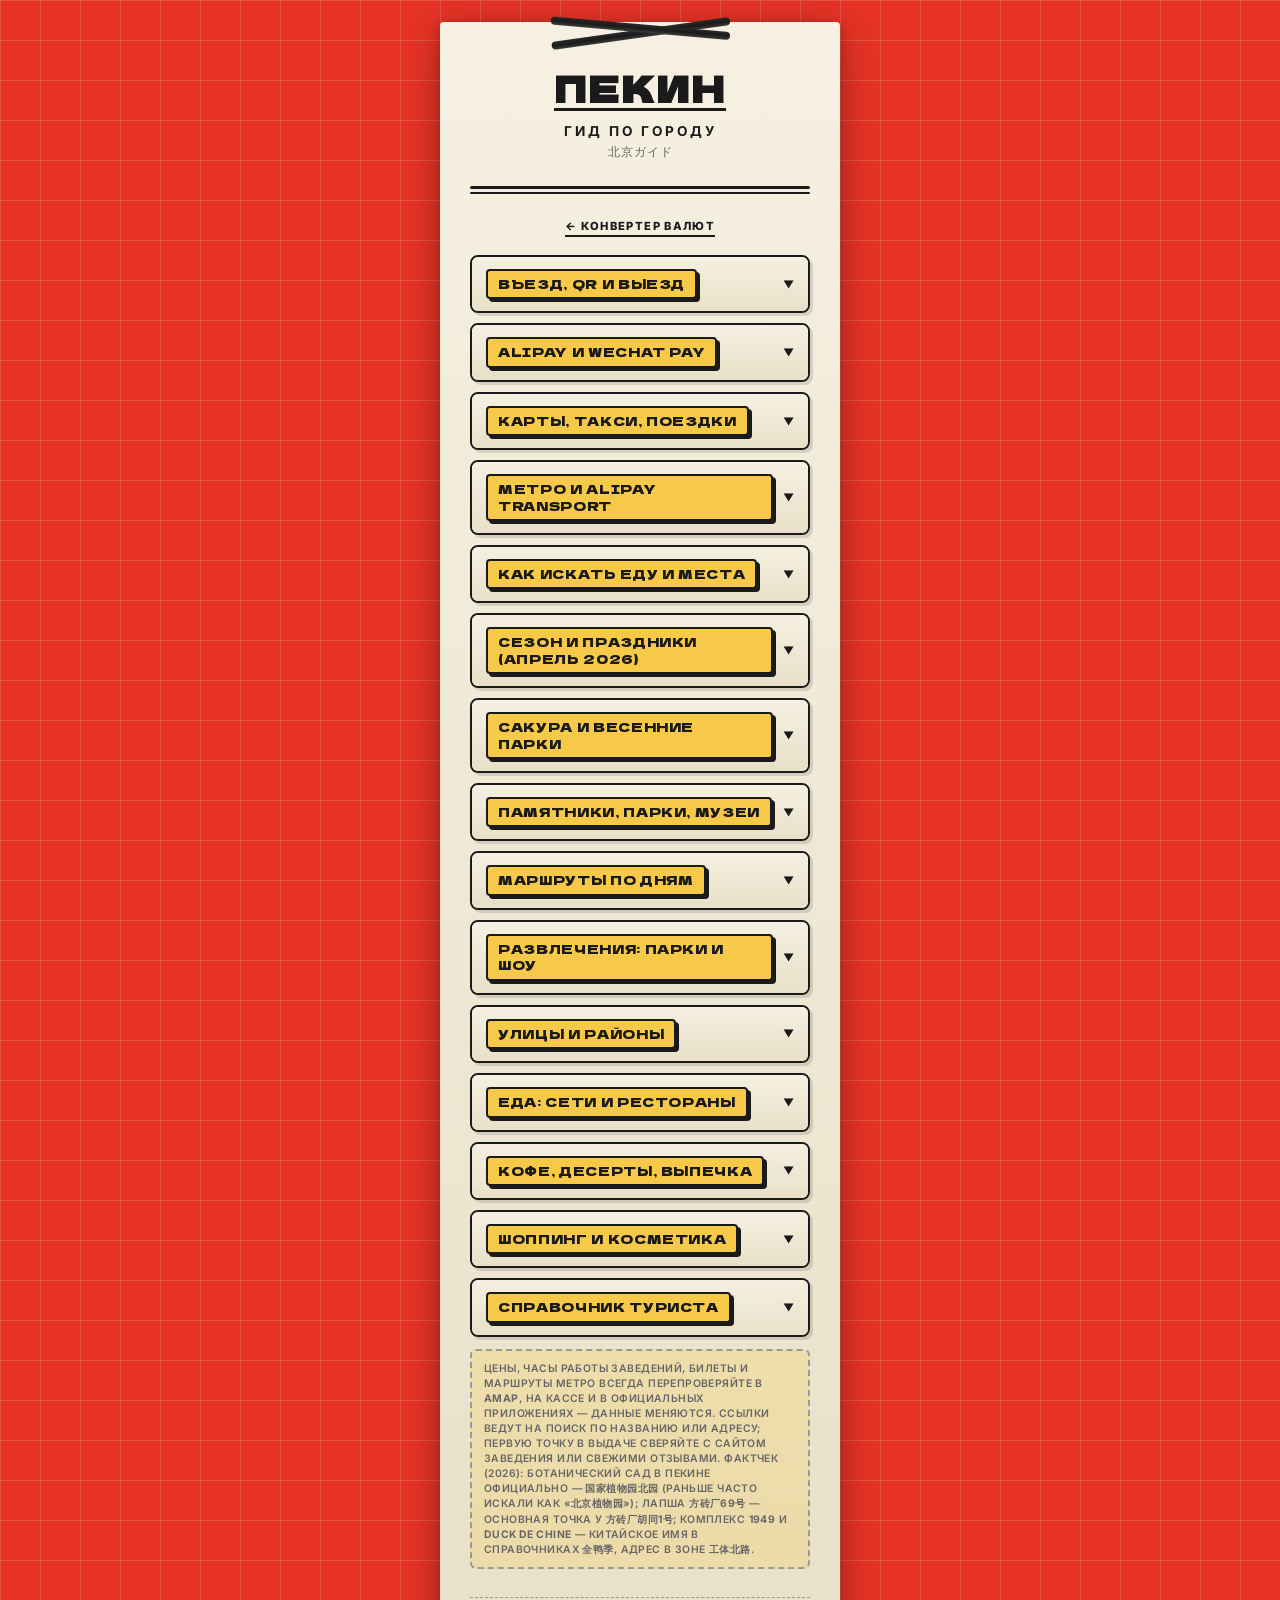
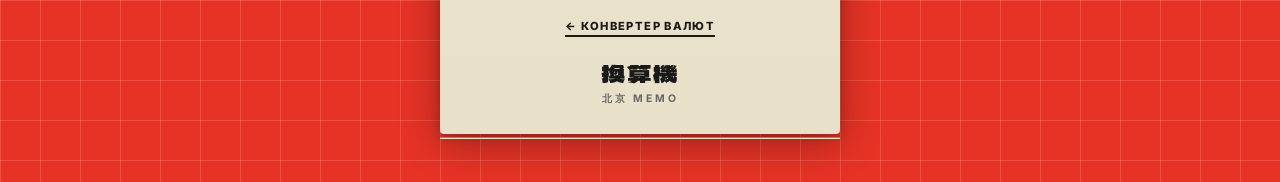
==== commit 5991f167: "Guide: remove Amap hint box above accordion Made-with: Cursor" ====
--- a/guide.html
+++ b/guide.html
@@ -8,8 +8,8 @@
     <link rel="preconnect" href="https://fonts.googleapis.com">
     <link rel="preconnect" href="https://fonts.gstatic.com" crossorigin>
     <link href="https://fonts.googleapis.com/css2?family=Dela+Gothic+One&family=Inter:wght@400;600;700;900&display=swap" rel="stylesheet">
-    <link rel="stylesheet" href="css/style.css?v=20260406b">
-    <link rel="stylesheet" href="css/guide.css?v=20260406b">
+    <link rel="stylesheet" href="css/style.css?v=20260406c">
+    <link rel="stylesheet" href="css/guide.css?v=20260406c">
 </head>
 <body class="guide-page">
     <div class="container">
@@ -35,10 +35,6 @@
             <nav class="guide-top-nav" aria-label="Навигация">
                 <a href="index.html">← Конвертер валют</a>
             </nav>
-
-            <p class="guide-amap-hint">
-                Адреса заведений ниже — ссылки на поиск в <strong>Amap (高德地图)</strong>. На телефоне с установленным приложением часто открывается сразу оно (<code>callnative=1</code>); иначе откроется веб-поиск — при необходимости установите Amap из магазина приложений.
-            </p>
 
             <div class="guide-accordion">
                 <details class="guide-details" id="immigration">
--- a/css/guide.css
+++ b/css/guide.css
@@ -198,17 +198,6 @@
     line-height: 1.45;
 }
 
-.guide-amap-hint {
-    font-size: 0.72rem;
-    line-height: 1.45;
-    color: #444;
-    margin: 0 0 14px;
-    padding: 10px 12px;
-    background: rgba(255, 255, 255, 0.5);
-    border: 2px solid var(--black);
-    border-radius: 6px;
-}
-
 a.guide-map-link {
     color: var(--red-bg);
     font-weight: 800;
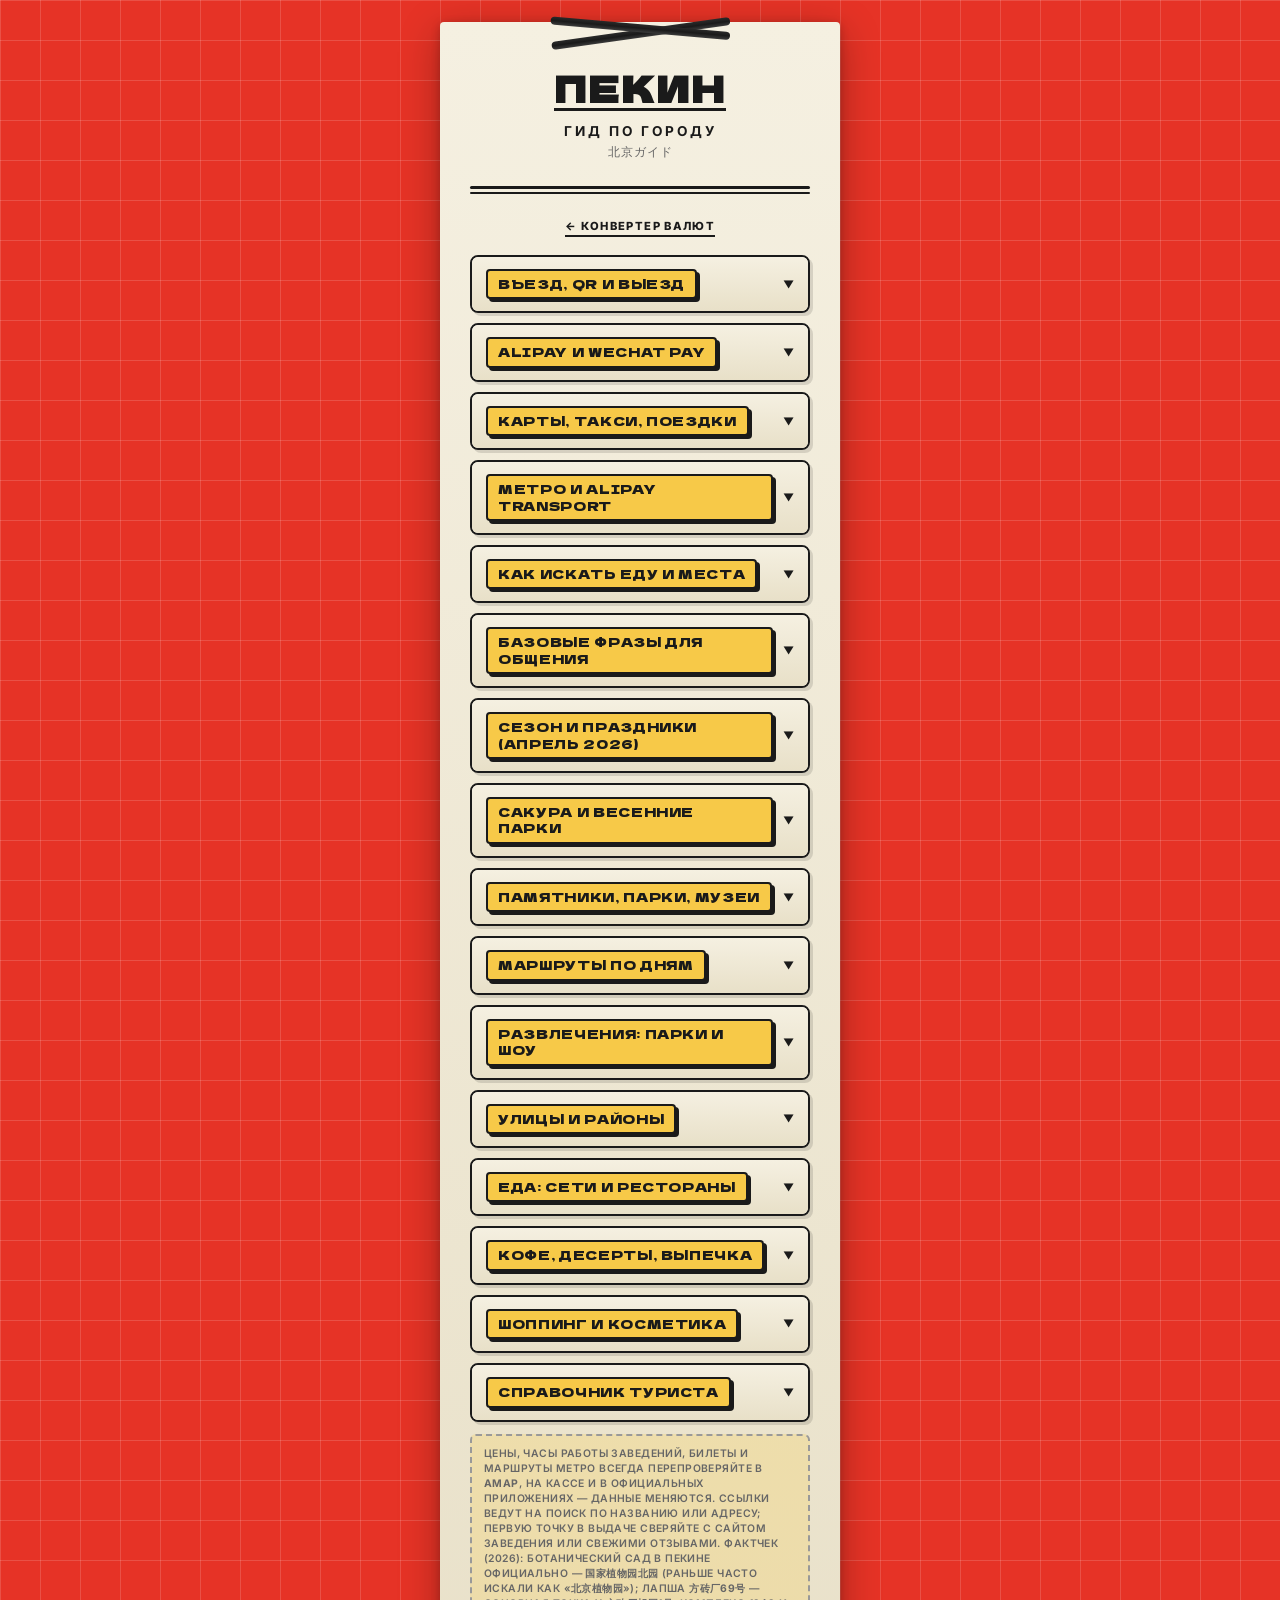
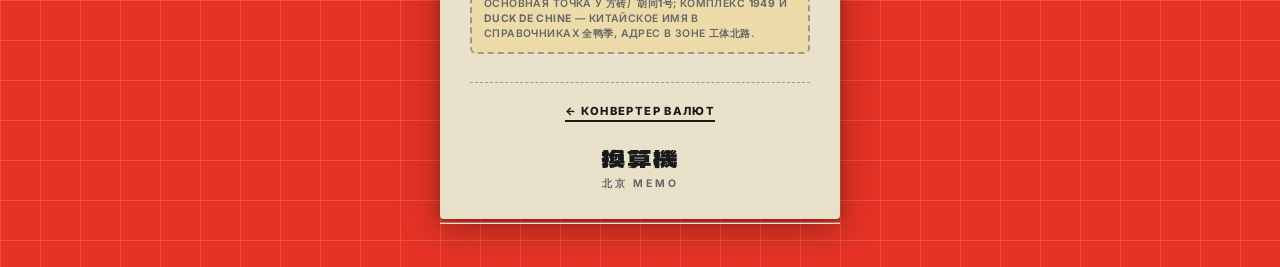
==== commit abef2bca: "Guide: add 20 basic Chinese phrases with pinyin and Russian transcription Made-with: Cursor" ====
--- a/guide.html
+++ b/guide.html
@@ -8,8 +8,8 @@
     <link rel="preconnect" href="https://fonts.googleapis.com">
     <link rel="preconnect" href="https://fonts.gstatic.com" crossorigin>
     <link href="https://fonts.googleapis.com/css2?family=Dela+Gothic+One&family=Inter:wght@400;600;700;900&display=swap" rel="stylesheet">
-    <link rel="stylesheet" href="css/style.css?v=20260406c">
-    <link rel="stylesheet" href="css/guide.css?v=20260406c">
+    <link rel="stylesheet" href="css/style.css?v=20260407a">
+    <link rel="stylesheet" href="css/guide.css?v=20260407a">
 </head>
 <body class="guide-page">
     <div class="container">
@@ -134,6 +134,38 @@
                             <li>Смотрите посты с фото, адресами и комментариями.</li>
                         </ol>
                         <p class="guide-p">Так же ищут кафе, достопримечательности и магазины — главное указать город и нужные иероглифы/ключевые слова.</p>
+                    </div>
+                </details>
+
+                <details class="guide-details" id="phrases">
+                    <summary class="guide-details__summary">
+                        <span class="guide-details__label"><span>Базовые фразы для общения</span></span>
+                        <span class="guide-details__chevron" aria-hidden="true">▼</span>
+                    </summary>
+                    <div class="guide-details__body">
+                        <p class="guide-p"><strong>20</strong> частых фраз: иероглифы, <strong>пиньинь</strong> и <strong>русская транскрипция</strong> (приблизительно, как произнести). Тоны в китайском важны — ориентируйтесь ещё на аудио в переводчике.</p>
+                        <ul class="guide-list guide-phrase-list">
+                            <li><strong>你好</strong> · <em>nǐ hǎo</em> · «ни хао» — здравствуйте, привет.</li>
+                            <li><strong>谢谢</strong> · <em>xièxie</em> · «сесье» — спасибо.</li>
+                            <li><strong>不客气</strong> · <em>bú kèqi</em> · «бу кэчи» — пожалуйста (ответ на «спасибо»).</li>
+                            <li><strong>对不起</strong> · <em>duìbuqǐ</em> · «дуйбуци» — извините.</li>
+                            <li><strong>没关系</strong> · <em>méi guānxi</em> · «мэй гуаньси» — ничего страшного, всё нормально.</li>
+                            <li><strong>请问</strong> · <em>qǐngwèn</em> · «чинвэнь» — подскажите, пожалуйста; можно спросить…</li>
+                            <li><strong>这个多少钱？</strong> · <em>Zhège duōshao qián?</em> · «джэгэ дуошао цянь?» — сколько это стоит?</li>
+                            <li><strong>太贵了</strong> · <em>tài guì le</em> · «тай гуй лэ» — слишком дорого.</li>
+                            <li><strong>便宜一点</strong> · <em>piányi yīdiǎn</em> · «пяньи идянь» — чуть дешевле / скидка.</li>
+                            <li><strong>我要这个</strong> · <em>wǒ yào zhège</em> · «уо яо джэгэ» — я беру это / мне вот это.</li>
+                            <li><strong>不要辣</strong> · <em>bú yào là</em> · «бу яо ла» — без острого.</li>
+                            <li><strong>厕所在哪里？</strong> · <em>Cèsuǒ zài nǎlǐ?</em> · «цэсуо цзай нали?» — где туалет?</li>
+                            <li><strong>地铁站在哪里？</strong> · <em>Dìtiě zhàn zài nǎlǐ?</em> · «дитие джан цзай нали?» — где станция метро?</li>
+                            <li><strong>我不会说中文</strong> · <em>wǒ bù huì shuō Zhōngwén</em> · «уо бу хуй шо жунвэнь» — я не говорю по-китайски.</li>
+                            <li><strong>你会说英语吗？</strong> · <em>Nǐ huì shuō Yīngyǔ ma?</em> · «ни хуй шо инъю ма?» — вы говорите по-английски?</li>
+                            <li><strong>听不懂</strong> · <em>tīng bu dǒng</em> · «тин бу дун» — не понимаю (на слух).</li>
+                            <li><strong>买单</strong> · <em>mǎidān</em> · «майдань» — счёт, оплатить (в кафе).</li>
+                            <li><strong>好的</strong> · <em>hǎo de</em> · «хао дэ» — хорошо, да.</li>
+                            <li><strong>不要了</strong> · <em>bú yào le</em> · «бу яо лэ» — не надо, отмена / передумал(а).</li>
+                            <li><strong>救命</strong> · <em>jiùmìng</em> · «цзюмин» — помогите! (экстренно).</li>
+                        </ul>
                     </div>
                 </details>
 
--- a/css/guide.css
+++ b/css/guide.css
@@ -210,6 +210,13 @@
     color: #a02800;
 }
 
+.guide-phrase-list li em {
+    font-style: normal;
+    font-size: 0.72rem;
+    color: #555;
+    letter-spacing: 0.02em;
+}
+
 @media (max-width: 420px) {
     .guide-details__label > span {
         font-size: 0.74rem;
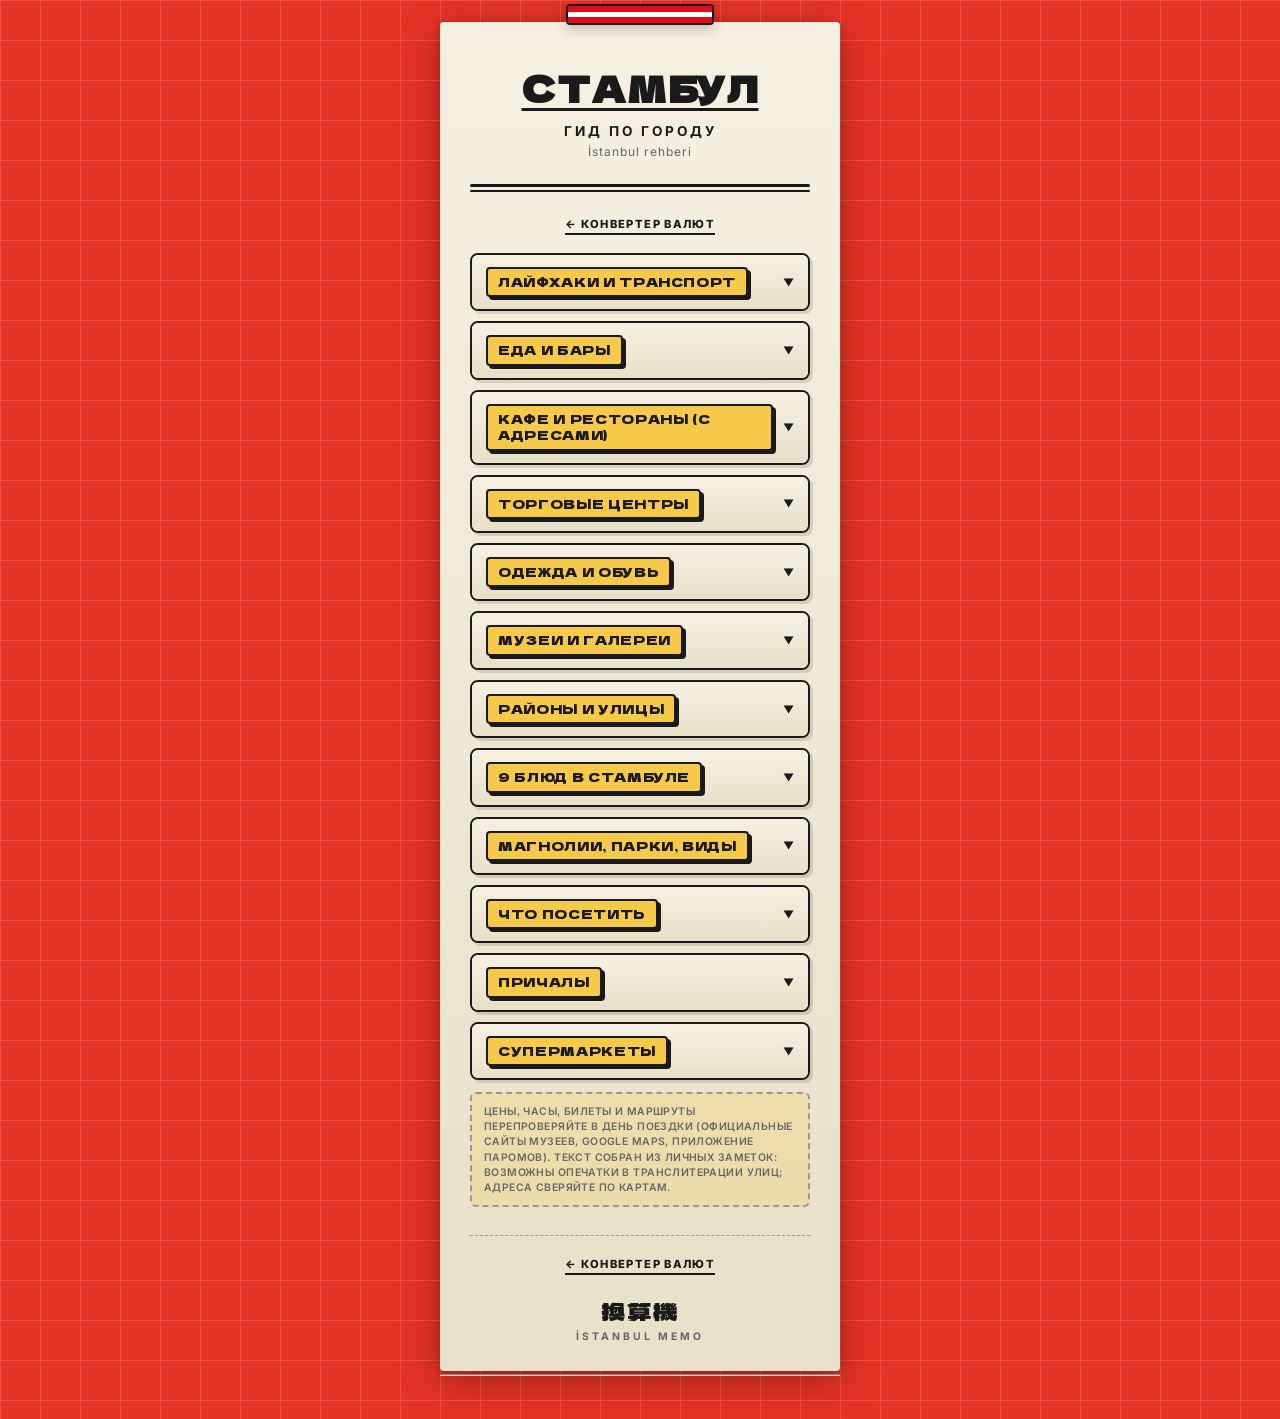
==== commit 7ab45cb9: "Use Turkish lira (TRY) instead of CNY; Istanbul guide and Turkish-themed UI. Replace yuan row with T" ====
--- a/guide.html
+++ b/guide.html
@@ -4,27 +4,28 @@
     <meta charset="UTF-8">
     <meta name="viewport" content="width=device-width, initial-scale=1.0">
     <meta http-equiv="Cache-Control" content="no-cache">
-    <title>Пекин | Гид</title>
+    <title>Стамбул | Гид</title>
     <link rel="preconnect" href="https://fonts.googleapis.com">
     <link rel="preconnect" href="https://fonts.gstatic.com" crossorigin>
     <link href="https://fonts.googleapis.com/css2?family=Dela+Gothic+One&family=Inter:wght@400;600;700;900&display=swap" rel="stylesheet">
-    <link rel="stylesheet" href="css/style.css?v=20260407a">
-    <link rel="stylesheet" href="css/guide.css?v=20260407a">
+    <link rel="stylesheet" href="css/style.css?v=20260508">
+    <link rel="stylesheet" href="css/guide.css?v=20260508">
 </head>
 <body class="guide-page">
     <div class="container">
-        <div class="chopsticks" aria-hidden="true">
-            <div class="chopstick"></div>
-            <div class="chopstick"></div>
+        <div class="turkey-ribbon" aria-hidden="true">
+            <span class="turkey-ribbon__r"></span>
+            <span class="turkey-ribbon__w"></span>
+            <span class="turkey-ribbon__r"></span>
         </div>
 
         <article class="converter-card guide-card">
             <header class="header">
                 <h1 class="title">
-                    <span class="title-main">ПЕКИН</span>
+                    <span class="title-main">СТАМБУЛ</span>
                 </h1>
                 <p class="subtitle">Гид по городу</p>
-                <p class="subtitle-jp">北京ガイド</p>
+                <p class="subtitle-jp">İstanbul rehberi</p>
             </header>
 
             <div class="divider">
@@ -37,383 +38,259 @@
             </nav>
 
             <div class="guide-accordion">
-                <details class="guide-details" id="immigration">
-                    <summary class="guide-details__summary">
-                        <span class="guide-details__label"><span>Въезд, QR и выезд</span></span>
-                        <span class="guide-details__chevron" aria-hidden="true">▼</span>
-                    </summary>
-                    <div class="guide-details__body">
-                        <p class="guide-subtitle">Электронная декларация при въезде</p>
-                        <p class="guide-p">Портал иммиграционной службы: <strong>s.nia.gov.cn</strong> — раздел Entry Declaration. Загружаете фото загранпаспорта в требуемом формате (пример формата указан на сайте); при ошибке загрузки данные могут не пройти.</p>
-                        <p class="guide-p">Далее проверяете подтянутые данные паспорта, указываете дату прилёта, город, аэропорт и номер рейса. После отправки портал генерирует <strong>QR-код</strong> — сохраните скрин или распечатку. Показывается на погранконтроле при въезде.</p>
-                        <ul class="guide-list">
-                            <li><strong>Срок действия QR:</strong> в ряде инструкций указано <strong>24 часа с момента генерации</strong> — планируйте заполнение так, чтобы код был действителен к проходу границы; перепроверьте даты и рейс.</li>
-                            <li>Паспорт иметь при себе на контроле обязательно.</li>
-                        </ul>
-                        <p class="guide-subtitle">Кому декларация часто не нужна (общие категории)</p>
-                        <ul class="guide-list">
-                            <li>постоянные резиденты КНР; прямой транзит до 24 ч без выхода из зоны; групповые туры; экипажи; отдельные случаи (E-channel и др.) — уточняйте под свой статус.</li>
-                        </ul>
-                        <p class="guide-subtitle">Перед вылетом из Китая</p>
-                        <p class="guide-p">Перед отлётом нужно снова оформить/обновить миграционную карту (в т.ч. если до вылета остаётся порядка <strong>10 часов</strong> — не откладывайте на последний момент). Без оформления при выезде могут не выпустить. Актуальные правила и форма — на официальном портале; не полагайтесь только на этот текст.</p>
-                    </div>
-                </details>
-
-                <details class="guide-details" id="alipay-wechat">
-                    <summary class="guide-details__summary">
-                        <span class="guide-details__label"><span>Alipay и WeChat Pay</span></span>
-                        <span class="guide-details__chevron" aria-hidden="true">▼</span>
-                    </summary>
-                    <div class="guide-details__body">
-                        <p class="guide-p">Нужны установленное приложение и <strong>пройденная верификация</strong>; на балансе должна быть сумма для оплаты.</p>
-                        <p class="guide-subtitle">Alipay — основные функции</p>
-                        <ul class="guide-list">
-                            <li><strong>Scan</strong> — сканируете QR продавца и вводите сумму (аналог оплаты по QR, как СБП).</li>
-                            <li><strong>Pay / Receive</strong> — ваш личный QR для оплаты с терминалов «к покупателю»; продавец сканирует, сумма списывается. Отдельно — <strong>Receive</strong> для входящих переводов на счёт.</li>
-                            <li><strong>Transport</strong> — см. раздел «Метро».</li>
-                            <li><strong>Такси</strong> — заказ такси внутри Alipay без отдельного приложения (см. DiDi ниже).</li>
-                            <li><strong>Food</strong> — витрина доставки еды (в т.ч. известные сети).</li>
-                        </ul>
-                        <p class="guide-subtitle">WeChat — оплата</p>
-                        <p class="guide-p">Регистрация по номеру, вход в профиль → платежи и услуги → кошелёк → привязка документов: тип «иностранный гражданин», данные загранпаспорта, фото паспорта, селфи-проверка, <strong>6-значный платёжный пароль</strong>. Рассмотрение заявки часто быстро (иногда минуты). После одобрения можно платить из WeChat.</p>
-                    </div>
-                </details>
-
-                <details class="guide-details" id="apps-maps">
-                    <summary class="guide-details__summary">
-                        <span class="guide-details__label"><span>Карты, такси, поездки</span></span>
-                        <span class="guide-details__chevron" aria-hidden="true">▼</span>
-                    </summary>
-                    <div class="guide-details__body">
-                        <ul class="guide-list">
-                            <li><strong>Amap (高德)</strong> — карты и навигация по городам Китая; удобно искать магазины и сервисы по запросу. В этом гиде адреса ведут на <strong>uri.amap.com/search</strong> с городом <strong>北京</strong> и параметром <strong>callnative=1</strong> — на смартфоне чаще открывается приложение.</li>
-                            <li><strong>DiDi</strong> — такси; часто выгоднее заказывать через <strong>раздел такси в Alipay</strong>, чем отдельное приложение.</li>
-                            <li><strong>Trip.com</strong> — отели, трансферы, ж/д билеты; иногда eSIM для связи. Уточняйте условия для иностранных карт.</li>
-                            <li><strong>Meituan (美团)</strong> — доставка еды из кафе и ресторанов.</li>
-                            <li><strong>Lucky Coffee (瑞幸)</strong> — кофейная сеть; точки в городе: <a class="guide-map-link" href="https://uri.amap.com/search?keyword=%E7%91%9E%E5%B9%B8%E5%92%96%E5%95%A1&city=%E5%8C%97%E4%BA%AC&callnative=1" target="_blank" rel="noopener noreferrer">Amap — поиск «瑞幸»</a>.</li>
-                        </ul>
-                        <p class="guide-p">Покупки «на ходу»: в торговых центрах цены нередко высокие; часть вещей имеет смысл заказать заранее на <strong>Taobao / Pinduoduo</strong> и забрать по приезде или заказать доставку в отель (логистика — по правилам площадки).</p>
-                    </div>
-                </details>
-
-                <details class="guide-details" id="metro">
-                    <summary class="guide-details__summary">
-                        <span class="guide-details__label"><span>Метро и Alipay Transport</span></span>
-                        <span class="guide-details__chevron" aria-hidden="true">▼</span>
-                    </summary>
-                    <div class="guide-details__body">
-                        <p class="guide-p">Метро в Китае недорогое; стоимость зависит от длины маршрута (в среднем ориентир <strong>3–7 ¥</strong> за поездку; точные тарифы — на схеме/в приложении).</p>
-                        <p class="guide-p">Поездка <strong>из аэропорта в сторону центра</strong> нередко <strong>25–40 ¥</strong> в зависимости от аэропорта и длины маршрута. Терминалы: <a class="guide-map-link" href="https://uri.amap.com/search?keyword=%E5%8C%97%E4%BA%AC%E9%A6%96%E9%83%BD%E5%9B%BD%E9%99%85%E6%9C%BA%E5%9C%BA&city=%E5%8C%97%E4%BA%AC&callnative=1" target="_blank" rel="noopener noreferrer">PEK 首都机场</a>, <a class="guide-map-link" href="https://uri.amap.com/search?keyword=%E5%8C%97%E4%BA%AC%E5%A4%A7%E5%85%B4%E5%9B%BD%E9%99%85%E6%9C%BA%E5%9C%BA&city=%E5%8C%97%E4%BA%AC&callnative=1" target="_blank" rel="noopener noreferrer">PKX 大兴机场</a>.</p>
-                        <p class="guide-subtitle">Оплата через Alipay</p>
+                <details class="guide-details" id="lifehacks">
+                    <summary class="guide-details__summary">
+                        <span class="guide-details__label"><span>Лайфхаки и транспорт</span></span>
+                        <span class="guide-details__chevron" aria-hidden="true">▼</span>
+                    </summary>
+                    <div class="guide-details__body">
+                        <p class="guide-subtitle">Приложения и карты</p>
+                        <ul class="guide-list">
+                            <li><strong>Sehir Hatlari</strong> — сайт или приложение с расписанием паромов по Босфору.</li>
+                            <li><strong>Istanbul Kart</strong> — транспортная карта (аналог «Тройки»): купить обязательно, действует на метро, трамваи, паромы и автобусы.</li>
+                            <li><strong>MuseumPass</strong> — музейная карта Стамбула (ориентир в заметках ~7000 ₽ — перепроверьте цену на официальном сайте на дату поездки).</li>
+                        </ul>
+                        <p class="guide-subtitle">Деньги</p>
+                        <ul class="guide-list">
+                            <li>Банкоматы <strong>DenizBank</strong> — по отзывам, со Сбера снятие без комиссии (условия банка уточняйте перед поездкой).</li>
+                        </ul>
+                        <p class="guide-subtitle">Транспорт</p>
+                        <ul class="guide-list">
+                            <li><strong>Метробус</strong> — круглосуточно, интервал ~2 минуты, связка европейской и азиатской частей.</li>
+                            <li><strong>Метро из аэропорта</strong> — ветка M11; в заметках ориентир ~100 ₽ за поездку — сверяйте с актуальным тарифом.</li>
+                            <li><strong>GetTransfer</strong> — трансфер и такси по предзаказу из разных точек.</li>
+                        </ul>
+                    </div>
+                </details>
+
+                <details class="guide-details" id="food-bars">
+                    <summary class="guide-details__summary">
+                        <span class="guide-details__label"><span>Еда и бары</span></span>
+                        <span class="guide-details__chevron" aria-hidden="true">▼</span>
+                    </summary>
+                    <div class="guide-details__body">
+                        <ul class="guide-list">
+                            <li><strong>Lokanta Kru</strong> — уютный ресторан с дипломами Le Cordon Bleu; сибас и beef risotto; десерт — шоколадный торт. <a class="guide-map-link" href="https://www.google.com/maps/search/?api=1&amp;query=Lokanta+Kru+Istanbul" target="_blank" rel="noopener noreferrer">Карта</a></li>
+                            <li><strong>Kruvasan</strong> — завтраки от тех же владельцев: круассаны с множеством начинок; возможны очереди. <a class="guide-map-link" href="https://www.google.com/maps/search/?api=1&amp;query=Kruvasan+Istanbul" target="_blank" rel="noopener noreferrer">Карта</a></li>
+                            <li><strong>Probadora Colectiva</strong> — сильный кофе.</li>
+                            <li><strong>Halef</strong> — турецкий чай и пахлава в сливочном соусе.</li>
+                            <li><strong>Güllüoğlu</strong> — сравните пахлаву на следующий день после Halef.</li>
+                            <li><strong>Soho House</strong> — отель и двор с итальянским рестораном.</li>
+                            <li><strong>Altkat</strong> и <strong>Story Coffee</strong> (напротив) — на азиатской стороне; кофе и сан-себастьян.</li>
+                            <li><strong>Petra Roasting</strong> — завтраки, обеды, ужины, терраса, магазин при кофейне; попробуйте пончик с банановым кремом.</li>
+                            <li><strong>Fiççi</strong> — продукты с русской едой для готовки дома.</li>
+                            <li><strong>Dilek Cafe Restaurant</strong> — завтрак на веранде.</li>
+                            <li><strong>Bordel</strong> — стритфуд с отметкой Michelin; компактное меню; мерч-носки с логотипом.</li>
+                            <li><strong>VAN AHTAMARA BEYOĞLU KAHVALTI EVİ</strong> — недорогой завтрак.</li>
+                            <li><strong>Arada</strong> — классический Turkish breakfast, стол заставят тарелками.</li>
+                            <li><strong>Gizli Bahçe</strong> — Бейоглу, техно-толпа в трёхэтажном доме, в основном местные.</li>
+                            <li><strong>Ali Ocakbaşı</strong> — «очень локальный» ресторан с видом на Босфор; кебабы и мезе; десерт — слоёная пахлава с фисташками и мороженым при вас.</li>
+                        </ul>
+                    </div>
+                </details>
+
+                <details class="guide-details" id="restaurants">
+                    <summary class="guide-details__summary">
+                        <span class="guide-details__label"><span>Кафе и рестораны (с адресами)</span></span>
+                        <span class="guide-details__chevron" aria-hidden="true">▼</span>
+                    </summary>
+                    <div class="guide-details__body">
                         <ol class="guide-ol">
-                            <li>Раздел <strong>Transport</strong> → выбор города (<strong>Beijing</strong>) → при первом посещении — <strong>активировать транспортную карту</strong> (Get Now, согласие с условиями).</li>
-                            <li>Появляется QR для входа и выхода; <strong>один раз настроили</strong> в городе — дальше используете готовый код.</li>
-                            <li>При переезде в <strong>другой город</strong> активацию повторяют.</li>
-                            <li>Станция парка Universal: <a class="guide-map-link" href="https://uri.amap.com/search?keyword=%E7%8E%AF%E7%90%83%E5%BA%A6%E5%81%87%E5%8C%BA%E7%AB%99&city=%E5%8C%97%E4%BA%AC&callnative=1" target="_blank" rel="noopener noreferrer">环球度假区站</a> (линия 7).</li>
+                            <li><strong>Van Kahvalti Evi</strong> — традиционный турецкий завтрак. Ömer Avni Mh., Defterdar Ykş. 52/A; метро Şişhane. Попробуйте turşu, şalgam, köfte.</li>
+                            <li><strong>Kanaat Lokantası</strong> — османская домашняя кухня, азиатская сторона. Selmani Pak Cd. No:9; Uskudar.</li>
+                            <li><strong>Helvetia</strong> — домашняя кухня, любим вегетарианцами. Gen. Yazgan Sk No:12; Şişhane.</li>
+                            <li><strong>Ziya Baba</strong> — у Айя-Софии. Kucuk Ayasofya Liman Cd, 136.</li>
+                            <li><strong>Кебабная Tophane</strong> — кебабы, крупные порции, вид на Топхане. Hacımimi, Karabaş Mektebi Sk., 34425.</li>
+                            <li><strong>Babooo Kebap Üsküdar</strong> — Aziz Mahmut Hüdayi, Tepsi Fırını Sk. no 3, 34398.</li>
+                            <li><strong>Civitas Istanbul</strong> — Кадыкёй (Kadıköy).</li>
+                            <li><strong>Seven Hills</strong> — центр Стамбула, панорамные террасы (уточняйте бронь).</li>
                         </ol>
-                        <p class="guide-subtitle">На станции</p>
-                        <ul class="guide-list">
-                            <li>Сумки кладут на ленту досмотра; воду часто проверяют отдельным прибором.</li>
-                            <li>К турникету с зелёной стрелкой: открываете QR, прикладываете — створки открываются; на выходе то же. Если турникет «завис» — кнопка/режим выхода или заново открыть QR в Transport.</li>
-                            <li>Списание обычно видно в истории операций Alipay с небольшой задержкой.</li>
-                        </ul>
-                    </div>
-                </details>
-
-                <details class="guide-details" id="find-places">
-                    <summary class="guide-details__summary">
-                        <span class="guide-details__label"><span>Как искать еду и места</span></span>
-                        <span class="guide-details__chevron" aria-hidden="true">▼</span>
-                    </summary>
-                    <div class="guide-details__body">
-                        <p class="guide-p"><strong>小红书 (Xiaohongshu / Red Note)</strong> — по сути локальный визуальный поиск: фото, отзывы, метки на карте.</p>
-                        <p class="guide-subtitle">Простой способ</p>
+                    </div>
+                </details>
+
+                <details class="guide-details" id="malls">
+                    <summary class="guide-details__summary">
+                        <span class="guide-details__label"><span>Торговые центры</span></span>
+                        <span class="guide-details__chevron" aria-hidden="true">▼</span>
+                    </summary>
+                    <div class="guide-details__body">
+                        <ul class="guide-list">
+                            <li>Istinye Park</li>
+                            <li>Kanyon</li>
+                            <li>Zorlu Center</li>
+                            <li>Emaar Square — азиатская часть</li>
+                        </ul>
+                    </div>
+                </details>
+
+                <details class="guide-details" id="fashion">
+                    <summary class="guide-details__summary">
+                        <span class="guide-details__label"><span>Одежда и обувь</span></span>
+                        <span class="guide-details__chevron" aria-hidden="true">▼</span>
+                    </summary>
+                    <div class="guide-details__body">
+                        <ul class="guide-list">
+                            <li><strong>Les Benjamins</strong> — турецкий стритвир: футболки, лонгсливы, худи.</li>
+                            <li><strong>Shopi go</strong> — концепт-стор и бренд, удобный онлайн.</li>
+                            <li><strong>Wunder</strong> — кроссовки, стритвир, аутдор.</li>
+                            <li><strong>The Space</strong> — турецкий бренд (в т.ч. кепки).</li>
+                        </ul>
+                    </div>
+                </details>
+
+                <details class="guide-details" id="museums">
+                    <summary class="guide-details__summary">
+                        <span class="guide-details__label"><span>Музеи и галереи</span></span>
+                        <span class="guide-details__chevron" aria-hidden="true">▼</span>
+                    </summary>
+                    <div class="guide-details__body">
                         <ol class="guide-ol">
-                            <li>В переводчике формулируете, что хотите поесть (на китайском).</li>
-                            <li>В поиске Xiaohongshu вставляете фразу и <strong>обязательно добавляете город</strong> (например 北京 + тип блюда / «куда сходить»).</li>
-                            <li>Смотрите посты с фото, адресами и комментариями.</li>
+                            <li>Музей современного искусства — Liman İşletmeleri Sahası Antrepo D:4; Şişhane.</li>
+                            <li>Топхане-и Амирэ — бывший арсенал, выставки. Kılıçali Paşa Mahallesi; Şişhane.</li>
+                            <li><strong>Pera Museum</strong> — бывшая гостиница «Бристоль», Meşrutiyet Cd. No:141; Şişhane.</li>
+                            <li>SANTRALISTANBUL — арт-центр в бывшей электростанции. Karabekir Cd No:2; Rami İstasyonu.</li>
+                            <li>Галерея «Сода» — Şakayık Sk No:1; Osmanbey.</li>
+                            <li>Музей невинности — Çukurcuma cd. 24.</li>
+                            <li>Borusan Contemporary — Perili Köşk, Baltalimanı Hisar Cad. No:5, Rumeli Hisarı/Sarıyer (часто по выходным).</li>
                         </ol>
-                        <p class="guide-p">Так же ищут кафе, достопримечательности и магазины — главное указать город и нужные иероглифы/ключевые слова.</p>
-                    </div>
-                </details>
-
-                <details class="guide-details" id="phrases">
-                    <summary class="guide-details__summary">
-                        <span class="guide-details__label"><span>Базовые фразы для общения</span></span>
-                        <span class="guide-details__chevron" aria-hidden="true">▼</span>
-                    </summary>
-                    <div class="guide-details__body">
-                        <p class="guide-p"><strong>20</strong> частых фраз: иероглифы, <strong>пиньинь</strong> и <strong>русская транскрипция</strong> (приблизительно, как произнести). Тоны в китайском важны — ориентируйтесь ещё на аудио в переводчике.</p>
-                        <ul class="guide-list guide-phrase-list">
-                            <li><strong>你好</strong> · <em>nǐ hǎo</em> · «ни хао» — здравствуйте, привет.</li>
-                            <li><strong>谢谢</strong> · <em>xièxie</em> · «сесье» — спасибо.</li>
-                            <li><strong>不客气</strong> · <em>bú kèqi</em> · «бу кэчи» — пожалуйста (ответ на «спасибо»).</li>
-                            <li><strong>对不起</strong> · <em>duìbuqǐ</em> · «дуйбуци» — извините.</li>
-                            <li><strong>没关系</strong> · <em>méi guānxi</em> · «мэй гуаньси» — ничего страшного, всё нормально.</li>
-                            <li><strong>请问</strong> · <em>qǐngwèn</em> · «чинвэнь» — подскажите, пожалуйста; можно спросить…</li>
-                            <li><strong>这个多少钱？</strong> · <em>Zhège duōshao qián?</em> · «джэгэ дуошао цянь?» — сколько это стоит?</li>
-                            <li><strong>太贵了</strong> · <em>tài guì le</em> · «тай гуй лэ» — слишком дорого.</li>
-                            <li><strong>便宜一点</strong> · <em>piányi yīdiǎn</em> · «пяньи идянь» — чуть дешевле / скидка.</li>
-                            <li><strong>我要这个</strong> · <em>wǒ yào zhège</em> · «уо яо джэгэ» — я беру это / мне вот это.</li>
-                            <li><strong>不要辣</strong> · <em>bú yào là</em> · «бу яо ла» — без острого.</li>
-                            <li><strong>厕所在哪里？</strong> · <em>Cèsuǒ zài nǎlǐ?</em> · «цэсуо цзай нали?» — где туалет?</li>
-                            <li><strong>地铁站在哪里？</strong> · <em>Dìtiě zhàn zài nǎlǐ?</em> · «дитие джан цзай нали?» — где станция метро?</li>
-                            <li><strong>我不会说中文</strong> · <em>wǒ bù huì shuō Zhōngwén</em> · «уо бу хуй шо жунвэнь» — я не говорю по-китайски.</li>
-                            <li><strong>你会说英语吗？</strong> · <em>Nǐ huì shuō Yīngyǔ ma?</em> · «ни хуй шо инъю ма?» — вы говорите по-английски?</li>
-                            <li><strong>听不懂</strong> · <em>tīng bu dǒng</em> · «тин бу дун» — не понимаю (на слух).</li>
-                            <li><strong>买单</strong> · <em>mǎidān</em> · «майдань» — счёт, оплатить (в кафе).</li>
-                            <li><strong>好的</strong> · <em>hǎo de</em> · «хао дэ» — хорошо, да.</li>
-                            <li><strong>不要了</strong> · <em>bú yào le</em> · «бу яо лэ» — не надо, отмена / передумал(а).</li>
-                            <li><strong>救命</strong> · <em>jiùmìng</em> · «цзюмин» — помогите! (экстренно).</li>
-                        </ul>
-                    </div>
-                </details>
-
-                <details class="guide-details" id="season-2026">
-                    <summary class="guide-details__summary">
-                        <span class="guide-details__label"><span>Сезон и праздники (апрель 2026)</span></span>
-                        <span class="guide-details__chevron" aria-hidden="true">▼</span>
-                    </summary>
-                    <div class="guide-details__body">
-                        <p class="guide-p">Коротко о календаре и погоде, чтобы планировать дни и ожидания по людям на улицах и в парках.</p>
-                        <p class="guide-subtitle">Ваши даты и погода</p>
-                        <ul class="guide-list">
-                            <li>Поездка <strong>6–12 апреля 2026</strong> — типичная весна в Пекине: днём часто <strong>около +18…+24 °C</strong>, ночами прохладнее; возьмите слой на ветер и прохладу утром/вечером.</li>
-                            <li><strong>Цинмин (清明节)</strong> в 2026 году — <strong>5 апреля</strong> (воскресенье). Официальные выходные по празднику часто <strong>4–6 апреля</strong>; в эти дни возможны <strong>больше людей в дороге</strong> и в парках. Ваш приезд <strong>6 апреля</strong> может совпасть с окончанием длинных выходных — на дорогах и в центре ещё возможны хвосты трафика и толпы.</li>
-                            <li>Майские «золотые» пики и октябрьский национальный праздник <strong>не пересекаются</strong> с этими датами.</li>
-                        </ul>
-                        <p class="guide-subtitle">Воздух и вода</p>
-                        <ul class="guide-list">
-                            <li><strong>AQI / смог:</strong> смотрите индекс в погодном приложении или в Amap; при высоком загрязнении — маска, меньше длительных пробежек на улице.</li>
-                            <li><strong>Вода:</strong> пить лучше <strong>бутилированную</strong> или из кулера; кипячёная в номере — нормальная практика. Горячая вода в кафе — обычное дело.</li>
-                        </ul>
-                        <p class="guide-subtitle">Universal и ветер</p>
-                        <ul class="guide-list">
-                            <li><strong>Universal Beijing</strong> весной комфортен по температуре, но бывает <strong>ветрено</strong>; закладывайте целый день и проверяйте часы работы парка на конкретную дату.</li>
-                        </ul>
-                    </div>
-                </details>
-
-                <details class="guide-details" id="sakura">
-                    <summary class="guide-details__summary">
-                        <span class="guide-details__label"><span>Сакура и весенние парки</span></span>
-                        <span class="guide-details__chevron" aria-hidden="true">▼</span>
-                    </summary>
-                    <div class="guide-details__body">
-                        <p class="guide-p">Группа едет <strong>6–12 апреля 2026</strong> — это обычно удачное окно для <strong>средней фазы</strong> цветения в главных парках (точные даты каждый год зависят от зимы и весны). За 1–2 недели до поездки сверяйте свежие посты в <strong>Xiaohongshu</strong> по запросам вроде <strong>北京 樱花</strong> / <strong>玉渊潭 花况</strong>.</p>
-                        <p class="guide-subtitle">Куда ехать</p>
-                        <ul class="guide-list">
-                            <li><strong>玉渊潭公园 (Юйюаньтань)</strong> — самый известный массовый просмотр сакуры; в пик и в выходные — <strong>очереди и толпы</strong>. Билеты лучше заранее (мини-программы / официальные каналы). Карта: <a class="guide-map-link" href="https://uri.amap.com/search?keyword=%E7%8E%89%E6%B8%8A%E6%BD%AD%E5%85%AC%E5%9B%AD&city=%E5%8C%97%E4%BA%AC&callnative=1" target="_blank" rel="noopener noreferrer">открыть в Amap</a>.</li>
-                            <li><strong>Национальный ботанический сад, северный парк</strong> (в картах чаще <strong>国家植物园北园</strong>, бывш. «Пекинский ботанический сад») — сакура и другие весенние цветы; дальше от центра, спокойнее, чем Юйюаньтань. <a class="guide-map-link" href="https://uri.amap.com/search?keyword=%E5%9B%BD%E5%AE%B6%E6%A4%8D%E7%89%A9%E5%9B%AD%E5%8C%97%E5%9B%AD&city=%E5%8C%97%E4%BA%AC&callnative=1" target="_blank" rel="noopener noreferrer">Amap</a>.</li>
-                            <li><strong>奥林匹克森林公园</strong> — большой парк, цветение точечно; удобно совместить с Олимпийским районом. <a class="guide-map-link" href="https://uri.amap.com/search?keyword=%E5%A5%A5%E6%9E%97%E5%8C%B9%E5%85%8B%E6%A3%AE%E6%9E%97%E5%85%AC%E5%9B%AD&city=%E5%8C%97%E4%BA%AC&callnative=1" target="_blank" rel="noopener noreferrer">Amap</a>.</li>
-                            <li><strong>Пекинский университет</strong> — <a class="guide-map-link" href="https://uri.amap.com/search?keyword=%E5%8C%97%E4%BA%AC%E5%A4%A7%E5%AD%A6&city=%E5%8C%97%E4%BA%AC&callnative=1" target="_blank" rel="noopener noreferrer">Amap</a>; <strong>Цинхуа</strong> — <a class="guide-map-link" href="https://uri.amap.com/search?keyword=%E6%B8%85%E5%8D%8E%E5%A4%A7%E5%AD%A6&city=%E5%8C%97%E4%BA%AC&callnative=1" target="_blank" rel="noopener noreferrer">Amap</a>. Вход туристам часто по <strong>предварительной записи</strong> — правила меняются; проверяйте на дату поездки.</li>
+                    </div>
+                </details>
+
+                <details class="guide-details" id="districts">
+                    <summary class="guide-details__summary">
+                        <span class="guide-details__label"><span>Районы и улицы</span></span>
+                        <span class="guide-details__chevron" aria-hidden="true">▼</span>
+                    </summary>
+                    <div class="guide-details__body">
+                        <ul class="guide-list">
+                            <li><strong>Джихангир</strong> — богемный квартал ниже Таксима, к набережной и Галатскому мосту.</li>
+                            <li><strong>Томтом</strong> — улица с клубами и барами; Şişhane.</li>
+                            <li><strong>Бахарие (Bahariye)</strong> — «турецкий Париж» на азиатской стороне; Kadıköy.</li>
+                            <li><strong>Фенер</strong> — винтаж и исторический контекст.</li>
+                            <li><strong>Чукурджума</strong> — секонды и винтаж; рядом Çukurcuma Hamamı; Şişhane.</li>
+                            <li><strong>Тарлабашы</strong> — аутентичный район у Таксима.</li>
+                            <li><strong>Набережная Мода</strong> — прогулки у моря.</li>
+                            <li><strong>Kadife Sokak</strong> — барная улица; Kadıköy.</li>
+                            <li>Рыбный рынок у <strong>Галатского моста</strong>.</li>
+                            <li><strong>Galip Dede Cad.</strong> — музыканты и музыкальные магазины.</li>
+                            <li><strong>Maçka Parkı</strong> — парк с кошками; Kadırgalar Cad., Harbiye.</li>
+                            <li><strong>Арнавюткёй</strong> — особняки набережной, европейская сторона между мостами.</li>
+                            <li>Район <strong>Мода</strong> целиком.</li>
+                            <li><strong>Египетский базар</strong> — специи, чай, сладости на вес в коробках.</li>
+                            <li><strong>Базар Бешикташа</strong> — вверх от причала: бары и пабы.</li>
+                            <li><strong>Бебек</strong>, <strong>Сарыер</strong>, <strong>Балат</strong>, <strong>Кузгунджук</strong> — отдельные прогулочные зоны.</li>
+                        </ul>
+                    </div>
+                </details>
+
+                <details class="guide-details" id="dishes">
+                    <summary class="guide-details__summary">
+                        <span class="guide-details__label"><span>9 блюд в Стамбуле</span></span>
+                        <span class="guide-details__chevron" aria-hidden="true">▼</span>
+                    </summary>
+                    <div class="guide-details__body">
+                        <ul class="guide-list">
+                            <li><strong>Lahmacun</strong> — «турецкая пицца», острая мясная начинка на лепёшке.</li>
+                            <li><strong>Kokoreç</strong> — потрошки на вертеле в лепёшке с зеленью.</li>
+                            <li><strong>Kebab</strong> — döner, şiş, İskender и десятки вариантов.</li>
+                            <li><strong>Mercimek çorbası</strong> — суп из красной чечевицы.</li>
+                            <li><strong>Hünkar beğendi</strong> — пюре из баклажана с мясом в соусе.</li>
+                            <li><strong>Gözleme</strong> — тонкие лепёшки с начинкой.</li>
+                            <li><strong>Bülbül yuvası</strong> — хрустящий рулет с ореховой пастой.</li>
+                            <li><strong>Tavuk göğsü</strong> — сладкий рисовый пудинг с курицей.</li>
+                            <li><strong>Aşure</strong> — десерт с множеством ингредиентов, орехи и сухофрукты.</li>
+                        </ul>
+                    </div>
+                </details>
+
+                <details class="guide-details" id="parks">
+                    <summary class="guide-details__summary">
+                        <span class="guide-details__label"><span>Магнолии, парки, виды</span></span>
+                        <span class="guide-details__chevron" aria-hidden="true">▼</span>
+                    </summary>
+                    <div class="guide-details__body">
+                        <ul class="guide-list">
+                            <li><strong>Ihlamur Kasrı</strong> — магнолии, павлины; небольшой вход в лирах; музей живописи.</li>
+                            <li><strong>Dolmabahçe Sarayı</strong> — дворец на берегу.</li>
+                            <li><strong>Emirgan Park</strong> — тюльпанный сезон.</li>
+                            <li><strong>Zorlu Center</strong> — городской досуг.</li>
+                            <li><strong>Gülhane</strong> — парк в историческом Фатихе.</li>
+                            <li><strong>Otağtepe</strong> — смотровая, азиатская сторона.</li>
+                            <li><strong>Nakkaştepe</strong> — парк на азиатской стороне, зиплайн (уточняйте работу площадок).</li>
                         </ul>
                     </div>
                 </details>
 
                 <details class="guide-details" id="sights">
                     <summary class="guide-details__summary">
-                        <span class="guide-details__label"><span>Памятники, парки, музеи</span></span>
-                        <span class="guide-details__chevron" aria-hidden="true">▼</span>
-                    </summary>
-                    <div class="guide-details__body">
-                        <p class="guide-p">Цены ниже — <strong>ориентиры</strong>; на кассе и в официальных приложениях всегда уточняйте актуальное. Везде берите паспорт, где требуют для входа.</p>
-                        <ul class="guide-list">
-                            <li><strong>Запретный город (Гугун 故宫)</strong> — билеты <strong>заранее</strong>; с паспортом; аудиогид или гид сильно помогают; фильм «Последний император» — удобный культурный контекст. <a class="guide-map-link" href="https://uri.amap.com/search?keyword=%E6%95%85%E5%AE%AB%E5%8D%9A%E7%89%A9%E9%99%A2&city=%E5%8C%97%E4%BA%AC&callnative=1" target="_blank" rel="noopener noreferrer">Amap</a></li>
-                            <li><strong>Площадь Тяньаньмэнь</strong> — рядом с входом в императорский маршрут; масштабная площадь, музеи и памятники. <a class="guide-map-link" href="https://uri.amap.com/search?keyword=%E5%A4%A9%E5%AE%89%E9%97%A8%E5%B9%BF%E5%9C%BA&city=%E5%8C%97%E4%BA%AC&callnative=1" target="_blank" rel="noopener noreferrer">Amap</a></li>
-                            <li><strong>Великая стена</strong> — участки <strong>Бадалин (Badaling)</strong> и <strong>Мутяньюй (Mutianyu)</strong>; на Бадалине вход на стену часто <strong>~40 ¥</strong> (проверяйте на кассе); доезд электричкой или автобусом; у Мутяньюй — канатная дорога; у Бадалина обычно больше туристов. <a class="guide-map-link" href="https://uri.amap.com/search?keyword=%E5%85%AB%E8%BE%BE%E5%B2%AD%E9%95%BF%E5%9F%8E&city=%E5%8C%97%E4%BA%AC&callnative=1" target="_blank" rel="noopener noreferrer">Бадалин</a>, <a class="guide-map-link" href="https://uri.amap.com/search?keyword=%E6%85%95%E7%94%B0%E5%B3%AA%E9%95%BF%E5%9F%8E&city=%E5%8C%97%E4%BA%AC&callnative=1" target="_blank" rel="noopener noreferrer">Мутяньюй</a></li>
-                            <li><strong>Храм Неба (Temple of Heaven)</strong> — парк и ансамбль; комбинированный билет часто <strong>~30–34 ¥</strong> — сверяйте на официальном сайте. <a class="guide-map-link" href="https://uri.amap.com/search?keyword=%E5%A4%A9%E5%9D%9B%E5%85%AC%E5%9B%AD&city=%E5%8C%97%E4%BA%AC&callnative=1" target="_blank" rel="noopener noreferrer">Amap</a></li>
-                            <li><strong>Ламаский храм (Юнхэгун / Yonghe)</strong> — буддийская архитектура; билет обычно <strong>~25 ¥</strong>; часы ~9:00–18:00 — уточняйте. <a class="guide-map-link" href="https://uri.amap.com/search?keyword=%E9%9B%8D%E5%92%8C%E5%AE%AB&city=%E5%8C%97%E4%BA%AC&callnative=1" target="_blank" rel="noopener noreferrer">Amap</a></li>
-                            <li><strong>Барабанная башня и район Гулоу (鼓楼)</strong> — прогулочная зона; отдельные площадки могут быть платными или бесплатными — смотрите табло у входа. <a class="guide-map-link" href="https://uri.amap.com/search?keyword=%E5%8C%97%E4%BA%AC%E9%92%9F%E9%BC%93%E6%A5%BC&city=%E5%8C%97%E4%BA%AC&callnative=1" target="_blank" rel="noopener noreferrer">Amap</a></li>
-                            <li><strong>Шичахай (Shichahai)</strong> — озеро и хутуны; зимой катание на льду, летом прогулки; рядом <strong>Houhai</strong> — каналы, бары, ужин. <a class="guide-map-link" href="https://uri.amap.com/search?keyword=%E4%BB%80%E5%88%B9%E6%B5%B7&city=%E5%8C%97%E4%BA%AC&callnative=1" target="_blank" rel="noopener noreferrer">Amap</a></li>
-                            <li><strong>Летний дворец</strong> — исторический парк; вход часто <strong>~30 ¥</strong>, отдельные дворцы внутри — дополнительно <strong>~10 ¥</strong>. <a class="guide-map-link" href="https://uri.amap.com/search?keyword=%E9%A2%90%E5%92%8C%E5%9B%AD&city=%E5%8C%97%E4%BA%AC&callnative=1" target="_blank" rel="noopener noreferrer">Amap</a></li>
-                            <li><strong>798 Art Zone</strong> — арт-квартал (часто вместе с Олимпийским парком на отдельный день). <a class="guide-map-link" href="https://uri.amap.com/search?keyword=798%E8%89%BA%E6%9C%AF%E5%8C%BA&city=%E5%8C%97%E4%BA%AC&callnative=1" target="_blank" rel="noopener noreferrer">Amap</a></li>
-                        </ul>
-                        <p class="guide-p">Тематические парки и аттракционы — в отдельном разделе <strong>«Развлечения»</strong> (там же <strong>Universal Beijing</strong>).</p>
-                    </div>
-                </details>
-
-                <details class="guide-details" id="routes">
-                    <summary class="guide-details__summary">
-                        <span class="guide-details__label"><span>Маршруты по дням</span></span>
-                        <span class="guide-details__chevron" aria-hidden="true">▼</span>
-                    </summary>
-                    <div class="guide-details__body">
-                        <p class="guide-p">Два примера планов — подстройте под свой темп, билеты и погоду.</p>
-                        <p class="guide-subtitle">Вариант А (классика)</p>
-                        <ul class="guide-list">
-                            <li><strong>День 1:</strong> площадь Цяньмэнь / Тяньаньмэнь → Запретный город → вечером парк Цзиншань при желании → Shichahai / Nanluoguxiang.</li>
-                            <li><strong>День 2:</strong> Великая стена (Мутяньюй или Бадалин) → вечер <strong>Houhai</strong> (ужин на набережной).</li>
-                            <li><strong>День 3:</strong> Храм Неба (утром местные иногда занимаются гимнастикой в парке) → Ламаский храм → вечером <strong>утка по-пекински</strong> (стол бронировать заранее).</li>
-                        </ul>
-                        <p class="guide-subtitle">Вариант B (плотный 5 дней)</p>
-                        <ul class="guide-list">
-                            <li><strong>День 1:</strong> Тяньаньмэнь + Запретный город.</li>
-                            <li><strong>День 2:</strong> стена (Бадалин ~40 ¥ или Мутяньюй) + транспорт как на оф. сайтах.</li>
-                            <li><strong>День 3:</strong> Храм Неба → <strong>Universal Beijing</strong> (целый день; см. раздел <strong>«Развлечения»</strong>).</li>
-                            <li><strong>День 4:</strong> Юнхэгун → Гулоу → пешком ~10 мин до Шичахай.</li>
-                            <li><strong>День 5:</strong> Летний дворец (лучше с гидом или аудио) → вечером утка / трансфер в аэропорт <strong>Столичный (PEK)</strong> или <strong>Дасин (PKX)</strong>.</li>
-                        </ul>
-                        <p class="guide-p">Группируйте точки по районам и закладывайте время на входы и очереди.</p>
-                        <p class="guide-subtitle">Те же точки на Amap</p>
-                        <p class="guide-p"><a class="guide-map-link" href="https://uri.amap.com/search?keyword=%E5%A4%A9%E5%AE%89%E9%97%A8%E5%B9%BF%E5%9C%BA&city=%E5%8C%97%E4%BA%AC&callnative=1" target="_blank" rel="noopener noreferrer">天安门</a> · <a class="guide-map-link" href="https://uri.amap.com/search?keyword=%E6%95%85%E5%AE%AB%E5%8D%9A%E7%89%A9%E9%99%A2&city=%E5%8C%97%E4%BA%AC&callnative=1" target="_blank" rel="noopener noreferrer">故宫</a> · <a class="guide-map-link" href="https://uri.amap.com/search?keyword=%E6%99%AF%E5%B1%B1%E5%85%AC%E5%9B%AD&city=%E5%8C%97%E4%BA%AC&callnative=1" target="_blank" rel="noopener noreferrer">景山公园</a> · <a class="guide-map-link" href="https://uri.amap.com/search?keyword=%E5%8D%97%E9%94%A3%E9%BC%93%E5%B7%B7&city=%E5%8C%97%E4%BA%AC&callnative=1" target="_blank" rel="noopener noreferrer">南锣鼓巷</a> · <a class="guide-map-link" href="https://uri.amap.com/search?keyword=%E5%A4%A9%E5%9D%9B%E5%85%AC%E5%9B%AD&city=%E5%8C%97%E4%BA%AC&callnative=1" target="_blank" rel="noopener noreferrer">天坛</a> · <a class="guide-map-link" href="https://uri.amap.com/search?keyword=%E9%9B%8D%E5%92%8C%E5%AE%AB&city=%E5%8C%97%E4%BA%AC&callnative=1" target="_blank" rel="noopener noreferrer">雍和宫</a> · <a class="guide-map-link" href="https://uri.amap.com/search?keyword=%E5%8C%97%E4%BA%AC%E9%92%9F%E9%BC%93%E6%A5%BC&city=%E5%8C%97%E4%BA%AC&callnative=1" target="_blank" rel="noopener noreferrer">钟鼓楼</a> · <a class="guide-map-link" href="https://uri.amap.com/search?keyword=%E4%BB%80%E5%88%B9%E6%B5%B7&city=%E5%8C%97%E4%BA%AC&callnative=1" target="_blank" rel="noopener noreferrer">什刹海</a> · <a class="guide-map-link" href="https://uri.amap.com/search?keyword=%E9%A2%90%E5%92%8C%E5%9B%AD&city=%E5%8C%97%E4%BA%AC&callnative=1" target="_blank" rel="noopener noreferrer">颐和园</a> · аэропорты — см. раздел «Метро».</p>
-                    </div>
-                </details>
-
-                <details class="guide-details" id="entertainment">
-                    <summary class="guide-details__summary">
-                        <span class="guide-details__label"><span>Развлечения: парки и шоу</span></span>
-                        <span class="guide-details__chevron" aria-hidden="true">▼</span>
-                    </summary>
-                    <div class="guide-details__body">
-                        <p class="guide-subtitle">Universal Beijing Resort 北京环球度假区</p>
-                        <p class="guide-p">Крупный тематический парк по лицензии Universal: зоны в стиле кино и мультфильмов, в т.ч. <strong>волшебный мир Гарри Поттера</strong> (замок, аттракционы по мотивам саги), зона <strong>«Парк юрского периода»</strong> с динозаврами, другие зоны с американскими декорациями и аттракционами. На популярные аттракционы без express-пасса нередко <strong>60–100+ минут</strong> ожидания — <strong>express / skip-the-line</strong> обычно окупается, иначе большая часть дня уходит в очереди.</p>
-                        <ul class="guide-list">
-                            <li><strong>Время визита:</strong> минимум <strong>целый день</strong> с открытия до вечера; одеться по погоде, удобная обувь.</li>
-                            <li><strong>Билеты:</strong> покупайте заранее на официальном канале / Trip.com и проверяйте дату, тип билета и правила переноса.</li>
-                            <li><strong>Как добраться:</strong> метро Пекина — <strong>линия 7</strong>, конечная <strong>环球度假区 Universal Resort</strong> (название на табло и в Amap сверяйте). От центра города закладывайте <strong>~1 час</strong> и пересадки — смотрите маршрут в день поездки. Точка на карте: <a class="guide-map-link" href="https://uri.amap.com/search?keyword=%E5%8C%97%E4%BA%AC%E7%8E%AF%E7%90%83%E5%BA%A6%E5%81%87%E5%8C%BA&city=%E5%8C%97%E4%BA%AC&callnative=1" target="_blank" rel="noopener noreferrer">Amap — 北京环球度假区</a>.</li>
-                            <li><strong>В парке:</strong> приложение парка или карта у входа — расписание шоу и временная блокировка отдельных аттракционов; вода и перекусы внутри дороже улицы.</li>
-                        </ul>
-                        <p class="guide-subtitle">Вечером в городе</p>
-                        <ul class="guide-list">
-                            <li><strong>Houhai</strong> и набережные <strong>Shichahai</strong> — прогулка, бары, ужин (см. также «Улицы и районы»). <a class="guide-map-link" href="https://uri.amap.com/search?keyword=%E4%BB%80%E5%88%B9%E6%B5%B7%E9%85%92%E5%90%A7%E8%A1%97&city=%E5%8C%97%E4%BA%AC&callnative=1" target="_blank" rel="noopener noreferrer">Amap — Houhai / бары</a></li>
-                            <li><strong>Санлитун / Taikoo Li</strong> — вечерний шоппинг и кафе. <a class="guide-map-link" href="https://uri.amap.com/search?keyword=%E4%B8%89%E9%87%8C%E5%B1%AF%E5%A4%AA%E5%8F%A4%E9%87%8C&city=%E5%8C%97%E4%BA%AC&callnative=1" target="_blank" rel="noopener noreferrer">Amap — 三里屯太古里</a></li>
-                        </ul>
-                    </div>
-                </details>
-
-                <details class="guide-details" id="streets">
-                    <summary class="guide-details__summary">
-                        <span class="guide-details__label"><span>Улицы и районы</span></span>
-                        <span class="guide-details__chevron" aria-hidden="true">▼</span>
-                    </summary>
-                    <div class="guide-details__body">
-                        <ul class="guide-list">
-                            <li><strong>Qianmen / Tiananmen</strong> — ось входа в центр, связка с Запретным городом. <a class="guide-map-link" href="https://uri.amap.com/search?keyword=%E5%89%8D%E9%97%A8%E5%A4%A7%E8%A1%97&city=%E5%8C%97%E4%BA%AC&callnative=1" target="_blank" rel="noopener noreferrer">前门大街</a> · <a class="guide-map-link" href="https://uri.amap.com/search?keyword=%E5%A4%A9%E5%AE%89%E9%97%A8%E5%B9%BF%E5%9C%BA&city=%E5%8C%97%E4%BA%AC&callnative=1" target="_blank" rel="noopener noreferrer">天安门广场</a></li>
-                            <li><strong>Wangfujing</strong> — торговая улица, еда, конвейерные суши (см. ниже). <a class="guide-map-link" href="https://uri.amap.com/search?keyword=%E7%8E%8B%E5%BA%9C%E4%BA%95%E5%A4%A7%E8%A1%97&city=%E5%8C%97%E4%BA%AC&callnative=1" target="_blank" rel="noopener noreferrer">Amap</a></li>
-                            <li><strong>Nanluoguxiang</strong> — узкая туристическая улица, снеки, чуррос/мороженое. <a class="guide-map-link" href="https://uri.amap.com/search?keyword=%E5%8D%97%E9%94%A3%E9%BC%93%E5%B7%B7&city=%E5%8C%97%E4%BA%AC&callnative=1" target="_blank" rel="noopener noreferrer">Amap</a></li>
-                            <li><strong>Wudaoying Hutong</strong> — тише, рядом с Ламаским храмом. <a class="guide-map-link" href="https://uri.amap.com/search?keyword=%E4%BA%94%E9%81%93%E8%90%A5%E8%83%A1%E5%90%8C&city=%E5%8C%97%E4%BA%AC&callnative=1" target="_blank" rel="noopener noreferrer">Amap</a></li>
-                            <li><strong>Shichahai + Houhai</strong> — вода, хутуны, вечерняя еда и бары. <a class="guide-map-link" href="https://uri.amap.com/search?keyword=%E4%BB%80%E5%88%B9%E6%B5%B7&city=%E5%8C%97%E4%BA%AC&callnative=1" target="_blank" rel="noopener noreferrer">什刹海</a></li>
-                            <li><strong>Sanlitun / Taikoo Li</strong> — ТЦ и «западные» кафе; <strong>Sanlitun North Road</strong> — кофейни. <a class="guide-map-link" href="https://uri.amap.com/search?keyword=%E4%B8%89%E9%87%8C%E5%B1%AF%E5%A4%AA%E5%8F%A4%E9%87%8C&city=%E5%8C%97%E4%BA%AC&callnative=1" target="_blank" rel="noopener noreferrer">三里屯太古里</a> · <a class="guide-map-link" href="https://uri.amap.com/search?keyword=%E4%B8%89%E9%87%8C%E5%B1%AF%E5%8C%97%E8%B7%AF&city=%E5%8C%97%E4%BA%AC&callnative=1" target="_blank" rel="noopener noreferrer">三里屯北路</a></li>
-                            <li><strong>Fangzhuanchang</strong> — лапша «жажаньмянь» <strong>方砖厂69号</strong> (Michelin Bib); основная точка ныне у <strong>方砖厂胡同1号</strong> (название сохраняет «69号»). <a class="guide-map-link" href="https://uri.amap.com/search?keyword=%E6%96%B9%E7%A0%96%E5%8E%8269%E5%8F%B7%E7%82%B8%E9%85%B1%E9%9D%A2&city=%E5%8C%97%E4%BA%AC&callnative=1" target="_blank" rel="noopener noreferrer">Amap</a> — филиалы также у Цяньмэня и Nanluoguxiang.</li>
-                            <li><strong>1949 The Hidden City</strong> — ресторанный квартал Sanlitun / Gongti; комплекс с <strong>Duck de Chine (全鸭季)</strong>. <a class="guide-map-link" href="https://uri.amap.com/search?keyword=1949%E5%85%A8%E9%B8%AD%E5%AD%A3&city=%E5%8C%97%E4%BA%AC&callnative=1" target="_blank" rel="noopener noreferrer">Amap — 1949全鸭季</a>, вход с <a class="guide-map-link" href="https://uri.amap.com/search?keyword=%E5%B7%A5%E4%BD%93%E5%8C%97%E8%B7%AF&city=%E5%8C%97%E4%BA%AC&callnative=1" target="_blank" rel="noopener noreferrer">工体北路</a>.</li>
-                        </ul>
-                    </div>
-                </details>
-
-                <details class="guide-details" id="food-bj">
-                    <summary class="guide-details__summary">
-                        <span class="guide-details__label"><span>Еда: сети и рестораны</span></span>
-                        <span class="guide-details__chevron" aria-hidden="true">▼</span>
-                    </summary>
-                    <div class="guide-details__body">
-                        <p class="guide-subtitle">Конвейерные роллы / суши</p>
-                        <p class="guide-p">Сеть в японском стиле: тарелки по ленте; <strong>цвет тарелки = цена</strong> (часто <strong>6–12 ¥</strong> за штуку). Чай, имбирь, васаби, соус — обычно безлимитно. Салаты, супы, десерты; заказ с экрана иногда привозят мини-поездом.</p>
-                        <p class="guide-mono"><strong>Genki Sushi 元气寿司</strong> (Wangfujing apm): <a class="guide-map-link" href="https://uri.amap.com/search?keyword=%E4%B8%9C%E5%9F%8E%E5%8C%BA%E7%8E%8B%E5%BA%9C%E4%BA%95%E5%A4%A7%E8%A1%97138%E5%8F%B7%E5%8C%97%E4%BA%ACapm&city=%E5%8C%97%E4%BA%AC&callnative=1" target="_blank" rel="noopener noreferrer">东城区王府井大街138号</a>, ТЦ <strong>北京apm</strong>, 5F, лоты 513–515.</p>
-                        <p class="guide-subtitle">Утка по-пекински</p>
-                        <ul class="guide-list">
-                            <li><strong>Siji Minfu 四季民福</strong> (филиал Financial Street): <a class="guide-map-link" href="https://uri.amap.com/search?keyword=%E8%A5%BF%E5%9F%8E%E5%8C%BA%E9%87%91%E8%9E%8D%E5%A4%A7%E8%A1%9711%E5%8F%B7&city=%E5%8C%97%E4%BA%AC&callnative=1" target="_blank" rel="noopener noreferrer">西城区金融大街11号</a>, в здании Beijing International Financial Center; нарезка у столика, половина/целая утка, блинчики.</li>
-                            <li><strong>Duck de Chine</strong> в комплексе <strong>1949 The Hidden City</strong>: основная точка — <a class="guide-map-link" href="https://uri.amap.com/search?keyword=%E6%9C%9D%E9%98%B3%E5%8C%BA%E5%B7%A5%E4%BD%93%E5%8C%97%E8%B7%AF%E5%9B%9B%E5%90%88%E9%99%A24%E5%8F%B7&city=%E5%8C%97%E4%BA%AC&callnative=1" target="_blank" rel="noopener noreferrer">朝阳区工体北路四合院4号</a> (Courtyard 4, Gongti Bei Lu, за Pacific Century Place). Второй филиал: <a class="guide-map-link" href="https://uri.amap.com/search?keyword=%E4%B8%9C%E5%9F%8E%E5%8C%BA%E9%87%91%E5%AE%9D%E8%A1%9798%E5%8F%B7&city=%E5%8C%97%E4%BA%AC&callnative=1" target="_blank" rel="noopener noreferrer">东城区金宝街98号</a>.</li>
-                            <li>Утка в зоне <strong>Qianmen</strong> — двухэтажные рестораны у главной пешеходной оси; точку выбирайте по рейтингу в день визита. Ориентир: <a class="guide-map-link" href="https://uri.amap.com/search?keyword=%E5%89%8D%E9%97%A8%E5%A4%A7%E8%A1%97&city=%E5%8C%97%E4%BA%AC&callnative=1" target="_blank" rel="noopener noreferrer">前门大街</a>.</li>
-                        </ul>
-                        <p class="guide-subtitle">Пельмени и «народная» еда</p>
-                        <ul class="guide-list">
-                            <li><strong>喜家德 Xijiade</strong> — крупная сеть; заказ по QR; пельмени с креветкой. Примеры точек в центре: <a class="guide-map-link" href="https://uri.amap.com/search?keyword=%E5%85%89%E5%8D%8E%E8%B7%AF9%E5%8F%B7%E4%B8%96%E8%B4%B8%E5%A4%A9%E9%98%B6&city=%E5%8C%97%E4%BA%AC&callnative=1" target="_blank" rel="noopener noreferrer">光华路9号世贸天阶 B1</a>; <a class="guide-map-link" href="https://uri.amap.com/search?keyword=%E4%B8%AD%E5%85%B3%E6%9D%91%E5%A4%A7%E8%A1%9719%E5%8F%B7%E6%96%B0%E4%B8%AD%E5%85%B3&city=%E5%8C%97%E4%BA%AC&callnative=1" target="_blank" rel="noopener noreferrer">中关村大街19号新中关 L108</a>.</li>
-                            <li><strong>南城香 Nanchengxiang</strong> — быстрые завтраки и лапша; йогурт ~<strong>4 ¥</strong>. Рядом с Wangfujing: <a class="guide-map-link" href="https://uri.amap.com/search?keyword=%E4%B8%9C%E5%9F%8E%E5%8C%BA%E4%B8%9C%E5%AE%89%E9%97%A8%E5%A4%A7%E8%A1%9718%E5%8F%B7&city=%E5%8C%97%E4%BA%AC&callnative=1" target="_blank" rel="noopener noreferrer">东城区东安门大街18号</a> (несколько входов в том же квартале — смотрите табло).</li>
-                            <li><strong>Кафе в пешеходных зонах</strong> — десерты и лапша; заведения на этих улицах часто меняются — сверяйте название в Amap: <a class="guide-map-link" href="https://uri.amap.com/search?keyword=%E5%89%8D%E9%97%A8%E5%A4%A7%E8%A1%9724%E5%8F%B7&city=%E5%8C%97%E4%BA%AC&callnative=1" target="_blank" rel="noopener noreferrer">前门大街24号</a>, <a class="guide-map-link" href="https://uri.amap.com/search?keyword=%E5%8D%97%E9%94%A3%E9%BC%93%E5%B7%B742%E5%8F%B7&city=%E5%8C%97%E4%BA%AC&callnative=1" target="_blank" rel="noopener noreferrer">南锣鼓巷42号</a>, <a class="guide-map-link" href="https://uri.amap.com/search?keyword=%E4%BA%94%E9%81%93%E8%90%A5%E8%83%A1%E5%90%8C67%E5%8F%B7&city=%E5%8C%97%E4%BA%AC&callnative=1" target="_blank" rel="noopener noreferrer">五道营胡同67号</a> и др.</li>
-                        </ul>
-                        <p class="guide-subtitle">Вид на город</p>
-                        <ul class="guide-list">
-                            <li><strong>China Grill</strong> — панорамный ресторан на <strong>66 этаже отеля Park Hyatt Beijing</strong>: <a class="guide-map-link" href="https://uri.amap.com/search?keyword=%E6%9C%9D%E9%98%B3%E5%8C%BA%E5%BB%BA%E5%9B%BD%E9%97%A8%E5%A4%96%E5%A4%A7%E8%A1%972%E5%8F%B7%E9%93%B6%E6%B3%B0%E4%B8%AD%E5%BF%83&city=%E5%8C%97%E4%BA%AC&callnative=1" target="_blank" rel="noopener noreferrer">朝阳区建国门外大街2号</a> Beijing Yintai Centre (银泰中心), вход через лобби отеля; бронируйте стол у окна заранее.</li>
-                        </ul>
-                        <p class="guide-subtitle">Европейский формат</p>
-                        <ul class="guide-list">
-                            <li><strong>Gaga</strong>, <strong>Wagas</strong> — салаты и западное меню; старт цен часто от <strong>70–80 ¥</strong> за блюдо. Ориентиры: <a class="guide-map-link" href="https://uri.amap.com/search?keyword=Gaga%E4%B8%89%E9%87%8C%E5%B1%AF&city=%E5%8C%97%E4%BA%AC&callnative=1" target="_blank" rel="noopener noreferrer">Gaga — Санлитун</a>, <a class="guide-map-link" href="https://uri.amap.com/search?keyword=Wagas%E5%9B%BD%E8%B4%B8&city=%E5%8C%97%E4%BA%AC&callnative=1" target="_blank" rel="noopener noreferrer">Wagas — Гуомао/国贸</a> (уточняйте филиал в выдаче).</li>
-                            <li>Итальянские и fusion-сети в ТЦ Sanlitun / Guomao — паста, пицца; средний чек на двоих часто <strong>200–250 ¥</strong> и выше. <a class="guide-map-link" href="https://uri.amap.com/search?keyword=%E4%B8%89%E9%87%8C%E5%B1%AF%E5%A4%AA%E5%8F%A4%E9%87%8C&city=%E5%8C%97%E4%BA%AC&callnative=1" target="_blank" rel="noopener noreferrer">三里屯</a> · <a class="guide-map-link" href="https://uri.amap.com/search?keyword=%E5%9B%BD%E8%B4%B8%E5%95%86%E5%9C%BA&city=%E5%8C%97%E4%BA%AC&callnative=1" target="_blank" rel="noopener noreferrer">国贸商城</a></li>
-                        </ul>
-                        <p class="guide-subtitle">Хот-пот</p>
-                        <p class="guide-p"><strong>Hai Di Lao 海底捞</strong> — популярная сеть; формат «варим в бульоне» нравится не всем, но как опыт часто заходят. Пример точки у Wangfujing: <a class="guide-map-link" href="https://uri.amap.com/search?keyword=%E6%B5%B7%E5%BA%95%E6%8D%9E%E7%81%AB%E9%94%85%E7%8E%8B%E5%BA%9C%E4%BA%95&city=%E5%8C%97%E4%BA%AC&callnative=1" target="_blank" rel="noopener noreferrer">Amap — 海底捞 王府井</a> (в городе много филиалов).</p>
-                        <p class="guide-subtitle">Перекус в аэропорту</p>
-                        <p class="guide-p">В <a class="guide-map-link" href="https://uri.amap.com/search?keyword=%E5%8C%97%E4%BA%AC%E5%A4%A7%E5%85%B4%E5%9B%BD%E9%99%85%E6%9C%BA%E5%9C%BA&city=%E5%8C%97%E4%BA%AC&callnative=1" target="_blank" rel="noopener noreferrer">Daxing (PKX)</a> и <a class="guide-map-link" href="https://uri.amap.com/search?keyword=%E5%8C%97%E4%BA%AC%E9%A6%96%E9%83%BD%E5%9B%BD%E9%99%85%E6%9C%BA%E5%9C%BA&city=%E5%8C%97%E4%BA%AC&callnative=1" target="_blank" rel="noopener noreferrer">PEK</a> есть зоны фастфуда и кантонской/гонконгской кухни — удобно перед вылетом.</p>
-                        <p class="guide-subtitle">Китайская кухня, Wangfujing</p>
-                        <p class="guide-mono"><a class="guide-map-link" href="https://uri.amap.com/search?keyword=%E4%B8%9C%E5%9F%8E%E5%8C%BA%E7%8E%8B%E5%BA%9C%E4%BA%95%E5%A4%A7%E8%A1%97277%E5%8F%B7&city=%E5%8C%97%E4%BA%AC&callnative=1" target="_blank" rel="noopener noreferrer">东城区王府井大街277号</a> Haoyuan Building (好苑大厦) — уточняйте этаж и название ресторана в лифте здания.</p>
-                    </div>
-                </details>
-
-                <details class="guide-details" id="coffee">
-                    <summary class="guide-details__summary">
-                        <span class="guide-details__label"><span>Кофе, десерты, выпечка</span></span>
-                        <span class="guide-details__chevron" aria-hidden="true">▼</span>
-                    </summary>
-                    <div class="guide-details__body">
-                        <ul class="guide-list">
-                            <li><strong>Voyage Coffee</strong> — известная кофейня в хутуне: <a class="guide-map-link" href="https://uri.amap.com/search?keyword=%E4%B8%9C%E5%9F%8E%E5%8C%BA%E5%8C%97%E9%94%A3%E9%BC%93%E5%B7%B780%E5%8F%B7&city=%E5%8C%97%E4%BA%AC&callnative=1" target="_blank" rel="noopener noreferrer">东城区北锣鼓巷80号</a>.</li>
-                            <li><strong>AMAM LONDON BAKERY TOWN</strong> — британская выпечка: <a class="guide-map-link" href="https://uri.amap.com/search?keyword=%E4%B8%89%E9%87%8C%E5%B1%AF%E5%A4%AA%E5%8F%A4%E9%87%8C%E5%8D%97%E5%8C%BAS2-19&city=%E5%8C%97%E4%BA%AC&callnative=1" target="_blank" rel="noopener noreferrer">朝阳区三里屯太古里南区 S2-19铺</a> (рядом с Taikoo Li South).</li>
-                            <li><strong>B&amp;C Butterful &amp; Creamorous</strong> — «зелёные пакеты», круассаны: <a class="guide-map-link" href="https://uri.amap.com/search?keyword=%E4%B8%89%E9%87%8C%E5%B1%AF%E5%A4%AA%E5%8F%A4%E9%87%8C%E5%8D%97%E5%8C%BAS3-15&city=%E5%8C%97%E4%BA%AC&callnative=1" target="_blank" rel="noopener noreferrer">三里屯太古里南区 S3-15</a>; второй филиал — <a class="guide-map-link" href="https://uri.amap.com/search?keyword=%E8%A5%BF%E5%A4%A7%E6%9C%9B%E8%B7%AF%E7%94%B222%E5%8F%B7%E5%90%88%E7%94%9F%E6%B1%87&city=%E5%8C%97%E4%BA%AC&callnative=1" target="_blank" rel="noopener noreferrer">西大望路甲22号合生汇</a> и др.</li>
-                            <li><strong>Чуррос / мороженое</strong> — киоски вдоль <strong>Nanluoguxiang</strong>; поиск: <a class="guide-map-link" href="https://uri.amap.com/search?keyword=%E5%90%89%E4%BA%8B%E6%9E%9C%E5%8D%97%E9%94%A3%E9%BC%93%E5%B7%B7&city=%E5%8C%97%E4%BA%AC&callnative=1" target="_blank" rel="noopener noreferrer">吉事果 南锣鼓巷</a> (бренды могут меняться).</li>
-                            <li><strong>Starbucks</strong> — сеть; крупная точка у <strong>Qianmen</strong>: <a class="guide-map-link" href="https://uri.amap.com/search?keyword=%E6%98%9F%E5%B7%B4%E5%85%8B%E5%89%8D%E9%97%A8%E5%A4%A7%E8%A1%97&city=%E5%8C%97%E4%BA%AC&callnative=1" target="_blank" rel="noopener noreferrer">前门大街</a> (конкретный номер — в результатах поиска).</li>
-                            <li><strong>Танхулу</strong> — ягоды/фрукты в карамели; ориентиры: <a class="guide-map-link" href="https://uri.amap.com/search?keyword=%E7%B3%96%E8%91%AB%E8%8A%A6%E7%8E%8B%E5%BA%9C%E4%BA%95&city=%E5%8C%97%E4%BA%AC&callnative=1" target="_blank" rel="noopener noreferrer">王府井</a>, <a class="guide-map-link" href="https://uri.amap.com/search?keyword=%E7%B3%96%E8%91%AB%E8%8A%A6%E5%8D%97%E9%94%A3%E9%BC%93%E5%B7%B7&city=%E5%8C%97%E4%BA%AC&callnative=1" target="_blank" rel="noopener noreferrer">南锣鼓巷</a>, <a class="guide-map-link" href="https://uri.amap.com/search?keyword=%E5%89%8D%E9%97%A8%E5%A4%A7%E8%A1%97&city=%E5%8C%97%E4%BA%AC&callnative=1" target="_blank" rel="noopener noreferrer">前门大街</a>.</li>
-                        </ul>
-                    </div>
-                </details>
-
-                <details class="guide-details" id="shopping">
-                    <summary class="guide-details__summary">
-                        <span class="guide-details__label"><span>Шоппинг и косметика</span></span>
-                        <span class="guide-details__chevron" aria-hidden="true">▼</span>
-                    </summary>
-                    <div class="guide-details__body">
-                        <ul class="guide-list">
-                            <li><strong>Gentle Monster</strong> — флагман: <a class="guide-map-link" href="https://uri.amap.com/search?keyword=%E4%B8%89%E9%87%8C%E5%B1%AF%E8%B7%AF19%E5%8F%B7%E5%A4%AA%E5%8F%A4%E9%87%8C%E5%8D%97%E5%8C%BA&city=%E5%8C%97%E4%BA%AC&callnative=1" target="_blank" rel="noopener noreferrer">三里屯路19号太古里南区</a> S10-15 / S10-23 / S10-32 (Taikoo Li Sanlitun South).</li>
-                            <li><strong>HARMAY 话梅</strong> — косметика: <a class="guide-map-link" href="https://uri.amap.com/search?keyword=%E6%9C%9D%E9%98%B3%E5%8C%BA%E5%B7%A5%E4%BD%93%E5%8C%97%E8%B7%AF2%E5%8F%B7%E5%85%86%E9%BE%99%E9%A5%AD%E5%BA%97&city=%E5%8C%97%E4%BA%AC&callnative=1" target="_blank" rel="noopener noreferrer">朝阳区工体北路2号</a> 兆龙饭店一层 (三里屯); второй магазин — <a class="guide-map-link" href="https://uri.amap.com/search?keyword=%E8%A5%BF%E5%9F%8E%E5%8C%BA%E8%A5%BF%E5%8D%95%E5%8C%97%E5%A4%A7%E8%A1%97180%E5%8F%B7%E8%A5%BF%E5%8D%95%E6%9B%B4%E6%96%B0%E5%9C%BA&city=%E5%8C%97%E4%BA%AC&callnative=1" target="_blank" rel="noopener noreferrer">西城区西单北大街180号</a> 西单更新场 B125–B130.</li>
-                            <li><strong>Sephora 丝芙兰</strong> — люкс. Примеры: <a class="guide-map-link" href="https://uri.amap.com/search?keyword=%E4%B8%9D%E8%8A%99%E5%85%B0%E7%8E%8B%E5%BA%9C%E4%BA%95apm&city=%E5%8C%97%E4%BA%AC&callnative=1" target="_blank" rel="noopener noreferrer">王府井 apm</a>, <a class="guide-map-link" href="https://uri.amap.com/search?keyword=%E4%B8%9D%E8%8A%99%E5%85%B0%E4%B8%89%E9%87%8C%E5%B1%AF%E5%A4%AA%E5%8F%A4%E9%87%8C&city=%E5%8C%97%E4%BA%AC&callnative=1" target="_blank" rel="noopener noreferrer">三里屯太古里</a>; другие — поиск «丝芙兰» в Amap.</li>
-                            <li>Нишевые китайские бренды (<strong>Chirip 稚优泉</strong>, <strong>Flower Knows 花知晓</strong> и др.) — стойки в Harmay и тематических бьюти-маркетах; цены сравнивайте с Tmall.</li>
-                        </ul>
-                    </div>
-                </details>
-
-                <details class="guide-details" id="tips">
-                    <summary class="guide-details__summary">
-                        <span class="guide-details__label"><span>Справочник туриста</span></span>
-                        <span class="guide-details__chevron" aria-hidden="true">▼</span>
-                    </summary>
-                    <div class="guide-details__body">
-                        <p class="guide-p">Сводка по безопасности, деньгам, транспорту и быту — чтобы не собирать это по разным разделам.</p>
-                        <p class="guide-subtitle">Экстренные номера и регистрация</p>
-                        <ul class="guide-list">
-                            <li><strong>110</strong> — полиция; <strong>120</strong> — скорая; <strong>119</strong> — пожарные. Контакты посольства своей страны сохраните заранее.</li>
-                            <li><strong>Регистрация иностранца:</strong> в отеле обычно оформляет отель; при частной квартире часто нужно встать на учёт <strong>в течение 24 часов</strong> — уточняйте у принимающей стороны.</li>
-                        </ul>
-                        <p class="guide-subtitle">Транспорт и связь</p>
-                        <ul class="guide-list">
-                            <li><strong>Метро:</strong> быстрое и понятное; <strong>часы пик</strong> примерно <strong>7:30–9:30</strong> и <strong>17:30–19:30</strong> — плотнее люди и очереди у турникетов.</li>
-                            <li><strong>DiDi / такси:</strong> в приложении можно включить <strong>английский интерфейс</strong>; адрес удобно копировать из Amap.</li>
-                            <li>На улице — шум и запахи уличной еды (субъективно).</li>
-                        </ul>
-                        <p class="guide-subtitle">Деньги и сервис</p>
-                        <ul class="guide-list">
-                            <li>Держите немного <strong>наличных ¥</strong> на мелочи и на случай сбоев оплаты картой/QR.</li>
-                            <li><strong>Чаевые</strong> как в США не приняты; сервис часто включён в счёт.</li>
-                            <li><strong>Очереди в ресторанах:</strong> часто электронная очередь по <strong>QR в WeChat</strong> — встаёте в список и следите за номером (персонал подскажет).</li>
-                            <li><strong>Меню</strong> чаще всего в телефоне по QR; бумажных мало.</li>
-                        </ul>
-                        <p class="guide-subtitle">Здоровье и культура</p>
-                        <ul class="guide-list">
-                            <li><strong>Фото в храмах:</strong> внутри залов со статуями смотрите запреты; без вспышки; где указано — не снимать.</li>
-                            <li><strong>Билеты:</strong> Запретный город и ряд объектов — через <strong>официальные мини-программы WeChat</strong> или сайты; паспорт и слот времени проверяйте заранее.</li>
-                        </ul>
-                        <p class="guide-subtitle">Быт и еда</p>
-                        <ul class="guide-list">
-                            <li><strong>Завтраки</strong> — от шведского стола в отеле до <strong>7-Eleven</strong> и выпечки.</li>
-                            <li><strong>Японская кухня</strong> — суши и конвейеры по центру и у Wangfujing.</li>
-                            <li>Сувениры и косметику сравнивайте с онлайн-ценами — не всё выгодно покупать на месте.</li>
+                        <span class="guide-details__label"><span>Что посетить</span></span>
+                        <span class="guide-details__chevron" aria-hidden="true">▼</span>
+                    </summary>
+                    <div class="guide-details__body">
+                        <p class="guide-p">Сводка из подборки — часы, билеты и очереди всегда проверяйте в день визита.</p>
+                        <ul class="guide-list">
+                            <li>Лестница Камондо</li>
+                            <li><strong>Viyana Kahvesi</strong> — у Галатской башни; чизкейк.</li>
+                            <li><strong>Barnathon</strong> — у Галатской башни.</li>
+                            <li><strong>Çeşmeli</strong> — Бейлербей на Босфоре.</li>
+                            <li>Kuzguncuk — прогулочный квартал.</li>
+                            <li>Beylerbeyi Sarayı</li>
+                            <li>Küçüksu Kasrı</li>
+                            <li>Галатская башня и мост (ориентир по билету в заметках)</li>
+                            <li>Sapphire Tower — панорама</li>
+                            <li>Топкапы, Долмабахче</li>
+                            <li>Айя-София и Голубая мечеть (Султанахмет)</li>
+                            <li>Археологический музей</li>
+                            <li>Крепость Румели</li>
+                            <li>Площадь Таксим, цветочный пассаж</li>
+                            <li>Церковь святого Антония</li>
+                            <li>Mesher — современное искусство</li>
+                            <li>Тоннель Истикляль, Rumeli Han</li>
+                            <li>Завтрак в Turkcell Park, kumpir</li>
+                            <li>Emaar Square; 1924 / Rejans; рынок Kadıköy; Moda Seaside; чайный сад Moda</li>
+                        </ul>
+                    </div>
+                </details>
+
+                <details class="guide-details" id="piers">
+                    <summary class="guide-details__summary">
+                        <span class="guide-details__label"><span>Причалы</span></span>
+                        <span class="guide-details__chevron" aria-hidden="true">▼</span>
+                    </summary>
+                    <div class="guide-details__body">
+                        <p class="guide-subtitle">Европейская сторона</p>
+                        <ul class="guide-list">
+                            <li>Eminönü — главный хаб, всегда оживлённо.</li>
+                            <li>Karaköy — за Галатским мостом.</li>
+                            <li>Kabataş — новый терминал у Долмабахче.</li>
+                        </ul>
+                        <p class="guide-subtitle">Азиатская сторона</p>
+                        <ul class="guide-list">
+                            <li>Üsküdar — плотный поток пассажиров.</li>
+                            <li>Kadıköy — чуть спокойнее.</li>
+                        </ul>
+                    </div>
+                </details>
+
+                <details class="guide-details" id="supermarkets">
+                    <summary class="guide-details__summary">
+                        <span class="guide-details__label"><span>Супермаркеты</span></span>
+                        <span class="guide-details__chevron" aria-hidden="true">▼</span>
+                    </summary>
+                    <div class="guide-details__body">
+                        <ul class="guide-list">
+                            <li>A101</li>
+                            <li>Şok</li>
+                            <li>BIM</li>
+                            <li>Migros</li>
+                            <li>Carrefour</li>
                         </ul>
                     </div>
                 </details>
             </div>
 
             <p class="guide-note">
-                Цены, часы работы заведений, билеты и маршруты метро всегда перепроверяйте в <strong>Amap</strong>, на кассе и в официальных приложениях — данные меняются. Ссылки ведут на поиск по названию или адресу; первую точку в выдаче сверяйте с сайтом заведения или свежими отзывами. Фактчек (2026): ботанический сад в Пекине официально — <strong>国家植物园北园</strong> (раньше часто искали как «北京植物园»); лапша <strong>方砖厂69号</strong> — основная точка у <strong>方砖厂胡同1号</strong>; комплекс <strong>1949</strong> и <strong>Duck de Chine</strong> — китайское имя в справочниках <strong>全鸭季</strong>, адрес в зоне <strong>工体北路</strong>.
+                Цены, часы, билеты и маршруты перепроверяйте в день поездки (официальные сайты музеев, Google Maps, приложение паромов). Текст собран из личных заметок: возможны опечатки в транслитерации улиц; адреса сверяйте по картам.
             </p>
 
             <footer class="guide-footer footer">
@@ -422,7 +299,7 @@
                 </nav>
                 <div class="logo-badge">
                     <div class="logo-text">換算機</div>
-                    <div class="logo-subtitle">北京 memo</div>
+                    <div class="logo-subtitle">İstanbul memo</div>
                 </div>
             </footer>
         </article>
--- a/css/style.css
+++ b/css/style.css
@@ -51,36 +51,30 @@
     position: relative;
 }
 
-/* Chopsticks decoration */
-.chopsticks {
+/* Turkey ribbon — accent above the receipt card */
+.turkey-ribbon {
     position: absolute;
-    top: -20px;
+    top: -18px;
     left: 50%;
     transform: translateX(-50%);
-    width: 200px;
-    height: 60px;
+    width: 148px;
     z-index: 10;
-}
-
-.chopstick {
-    position: absolute;
-    width: 180px;
-    height: 8px;
-    background: linear-gradient(180deg, #2a2a2a 0%, #1a1a1a 50%, #3a3a3a 100%);
+    display: flex;
+    flex-direction: column;
     border-radius: 4px;
-    transform-origin: right center;
-}
-
-.chopstick:first-child {
-    top: 15px;
-    left: 10px;
-    transform: rotate(-8deg);
-}
-
-.chopstick:nth-child(2) {
-    top: 30px;
-    left: 10px;
-    transform: rotate(5deg);
+    overflow: hidden;
+    border: 2px solid var(--black);
+    box-shadow: 0 4px 12px rgba(0, 0, 0, 0.22);
+}
+
+.turkey-ribbon__r {
+    height: 6px;
+    background: #e30a17;
+}
+
+.turkey-ribbon__w {
+    height: 5px;
+    background: #ffffff;
 }
 
 /* Main Card - Receipt Style */
@@ -517,7 +511,7 @@
     animation: none;
 }
 
-.china-hint {
+.turkey-hint {
     margin-top: 10px;
     font-size: 0.65rem;
     color: #888;
@@ -604,13 +598,8 @@
         font-size: 1rem;
     }
     
-    .chopsticks {
-        width: 160px;
-    }
-    
-    .chopstick {
-        width: 150px;
-        height: 6px;
+    .turkey-ribbon {
+        width: 128px;
     }
 
     .hero-controls {
--- a/css/guide.css
+++ b/css/guide.css
@@ -1,4 +1,4 @@
-/* China guide (Beijing) — same receipt palette as converter, long-scroll mobile layout */
+/* Istanbul guide — same receipt palette as converter, long-scroll mobile layout */
 
 body.guide-page {
     align-items: flex-start;
